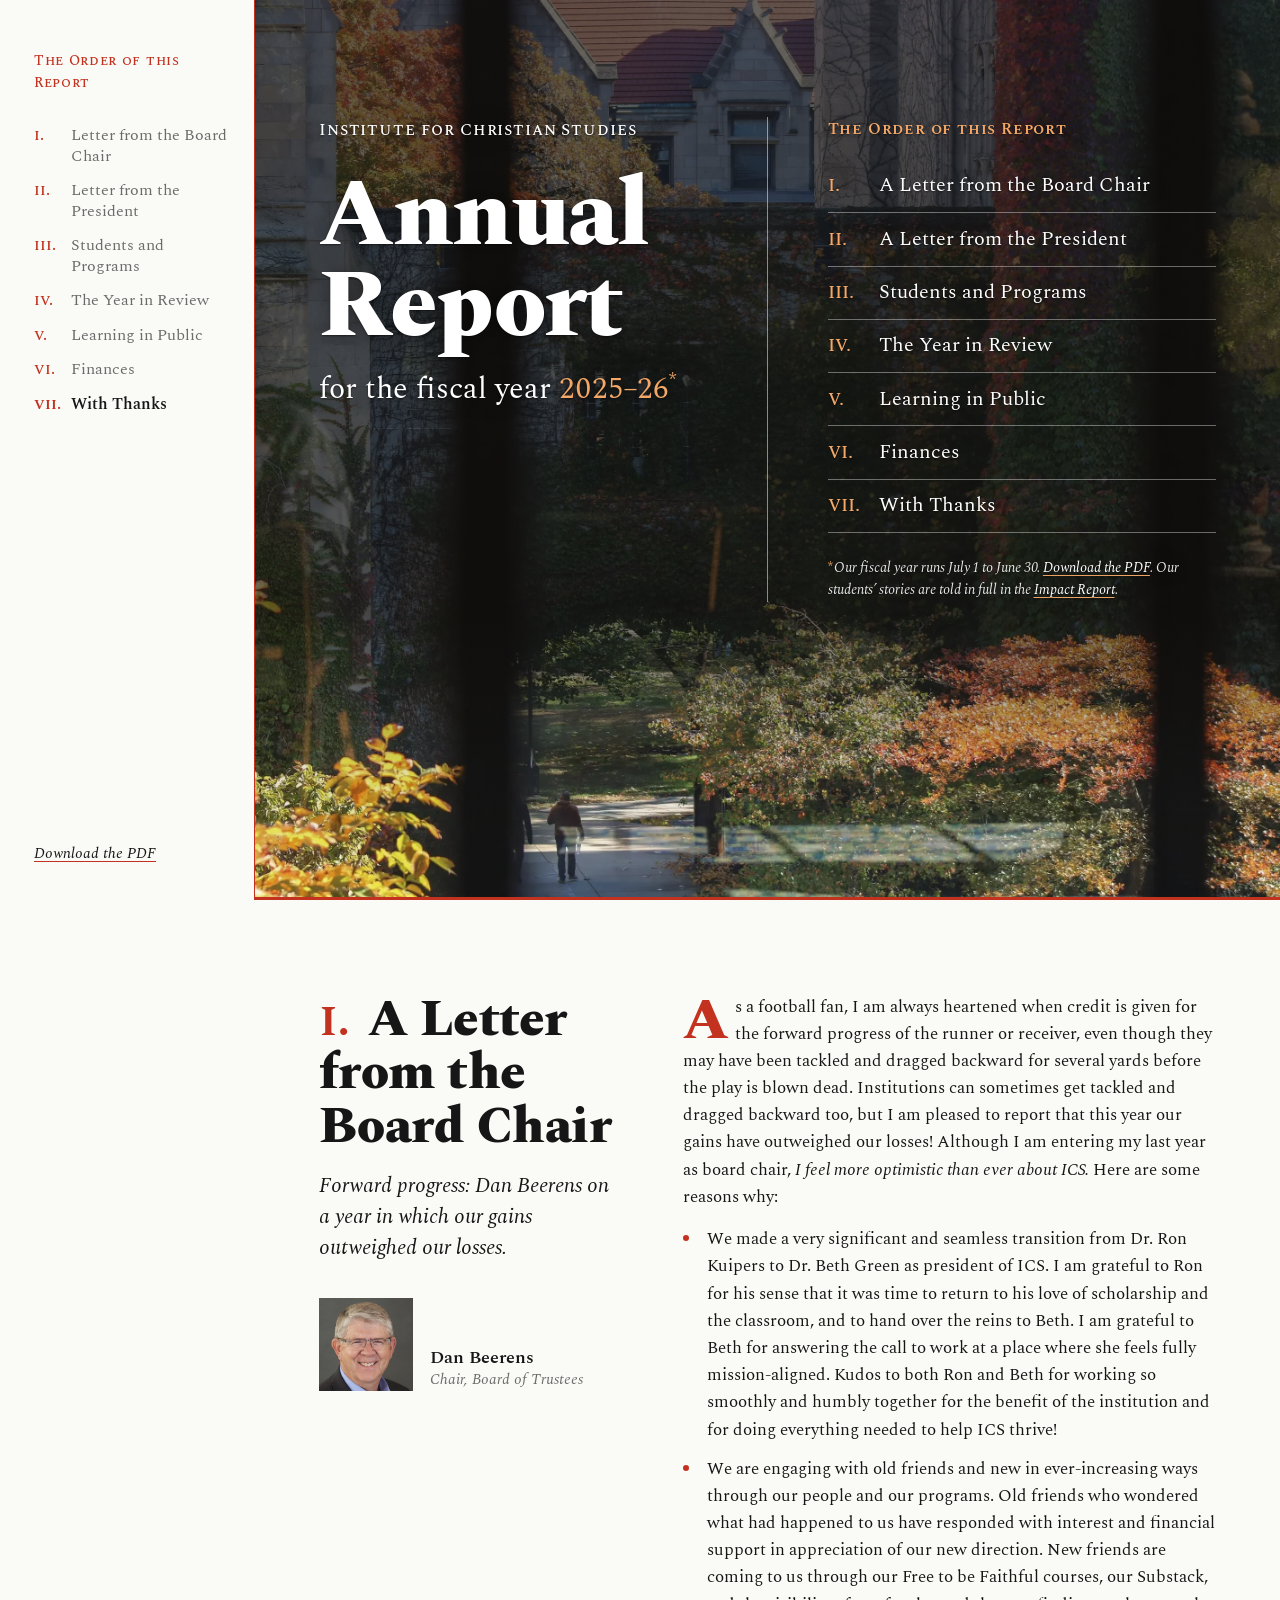
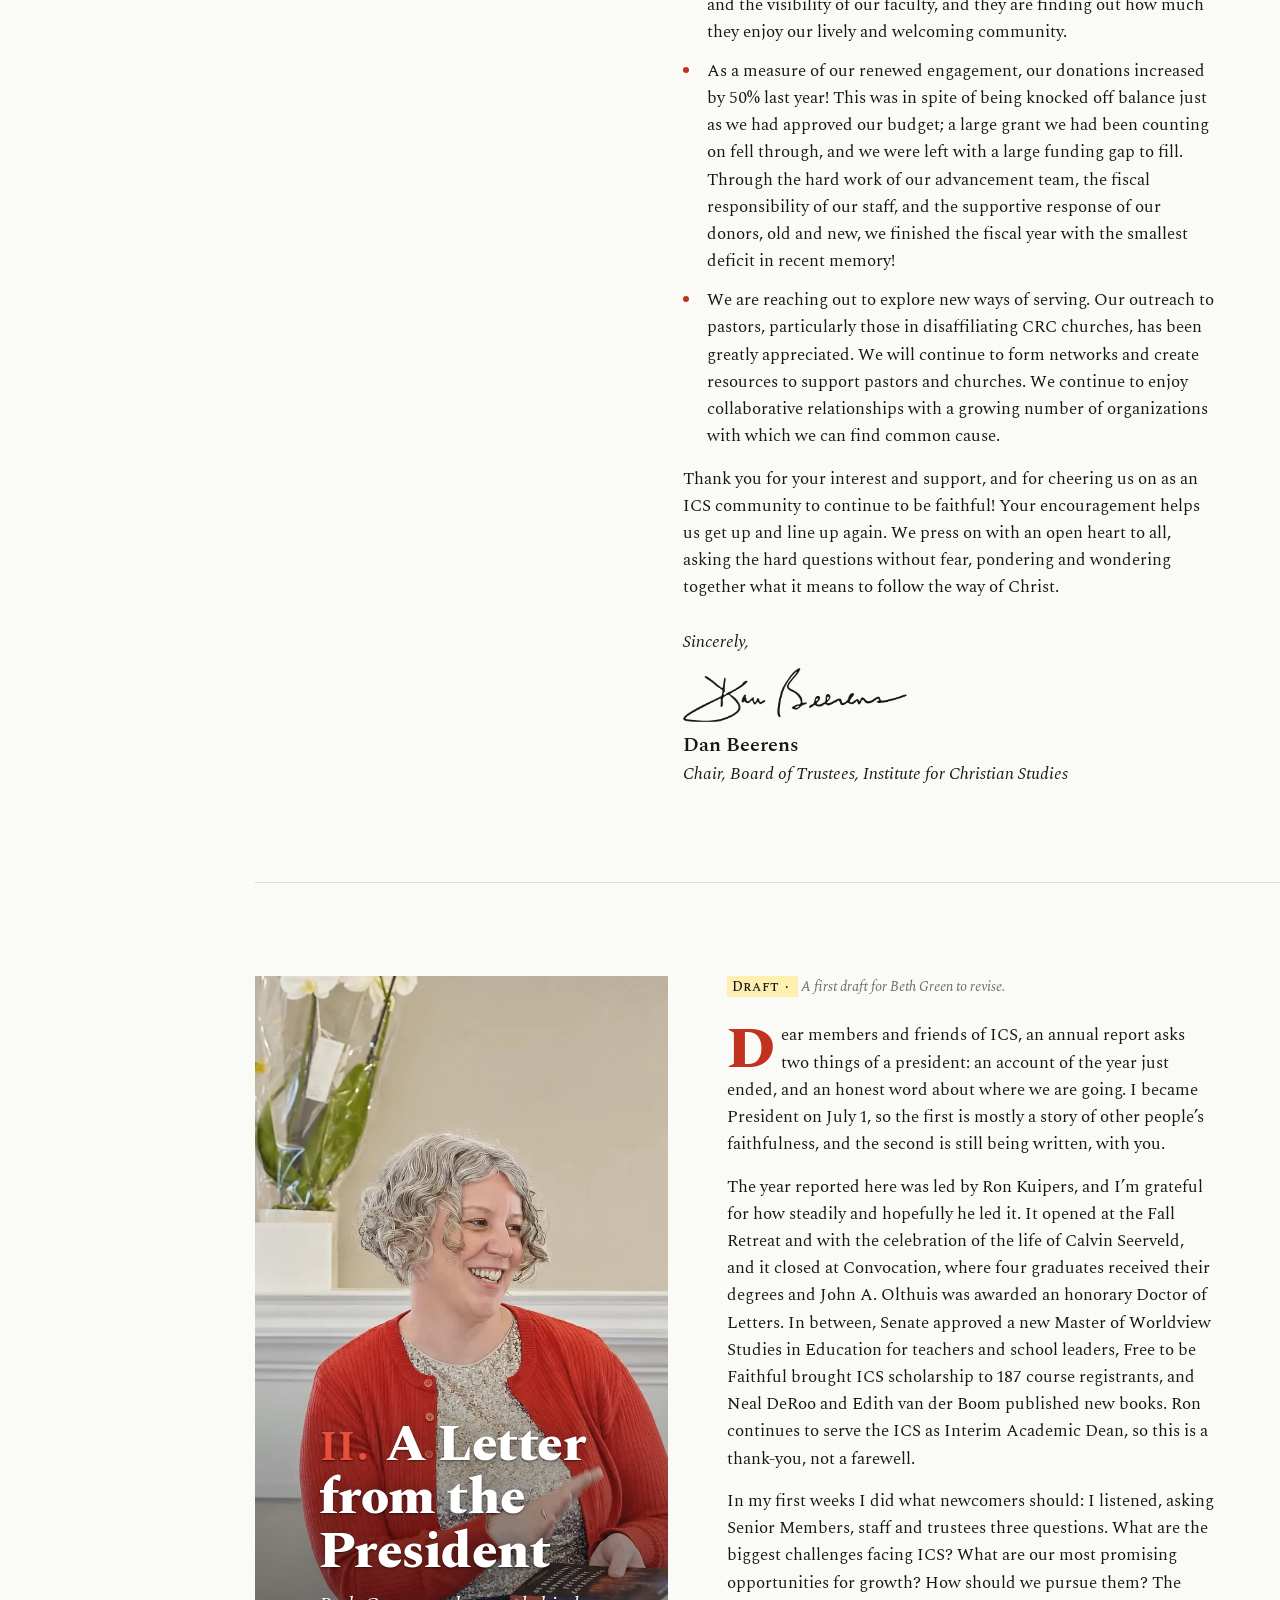
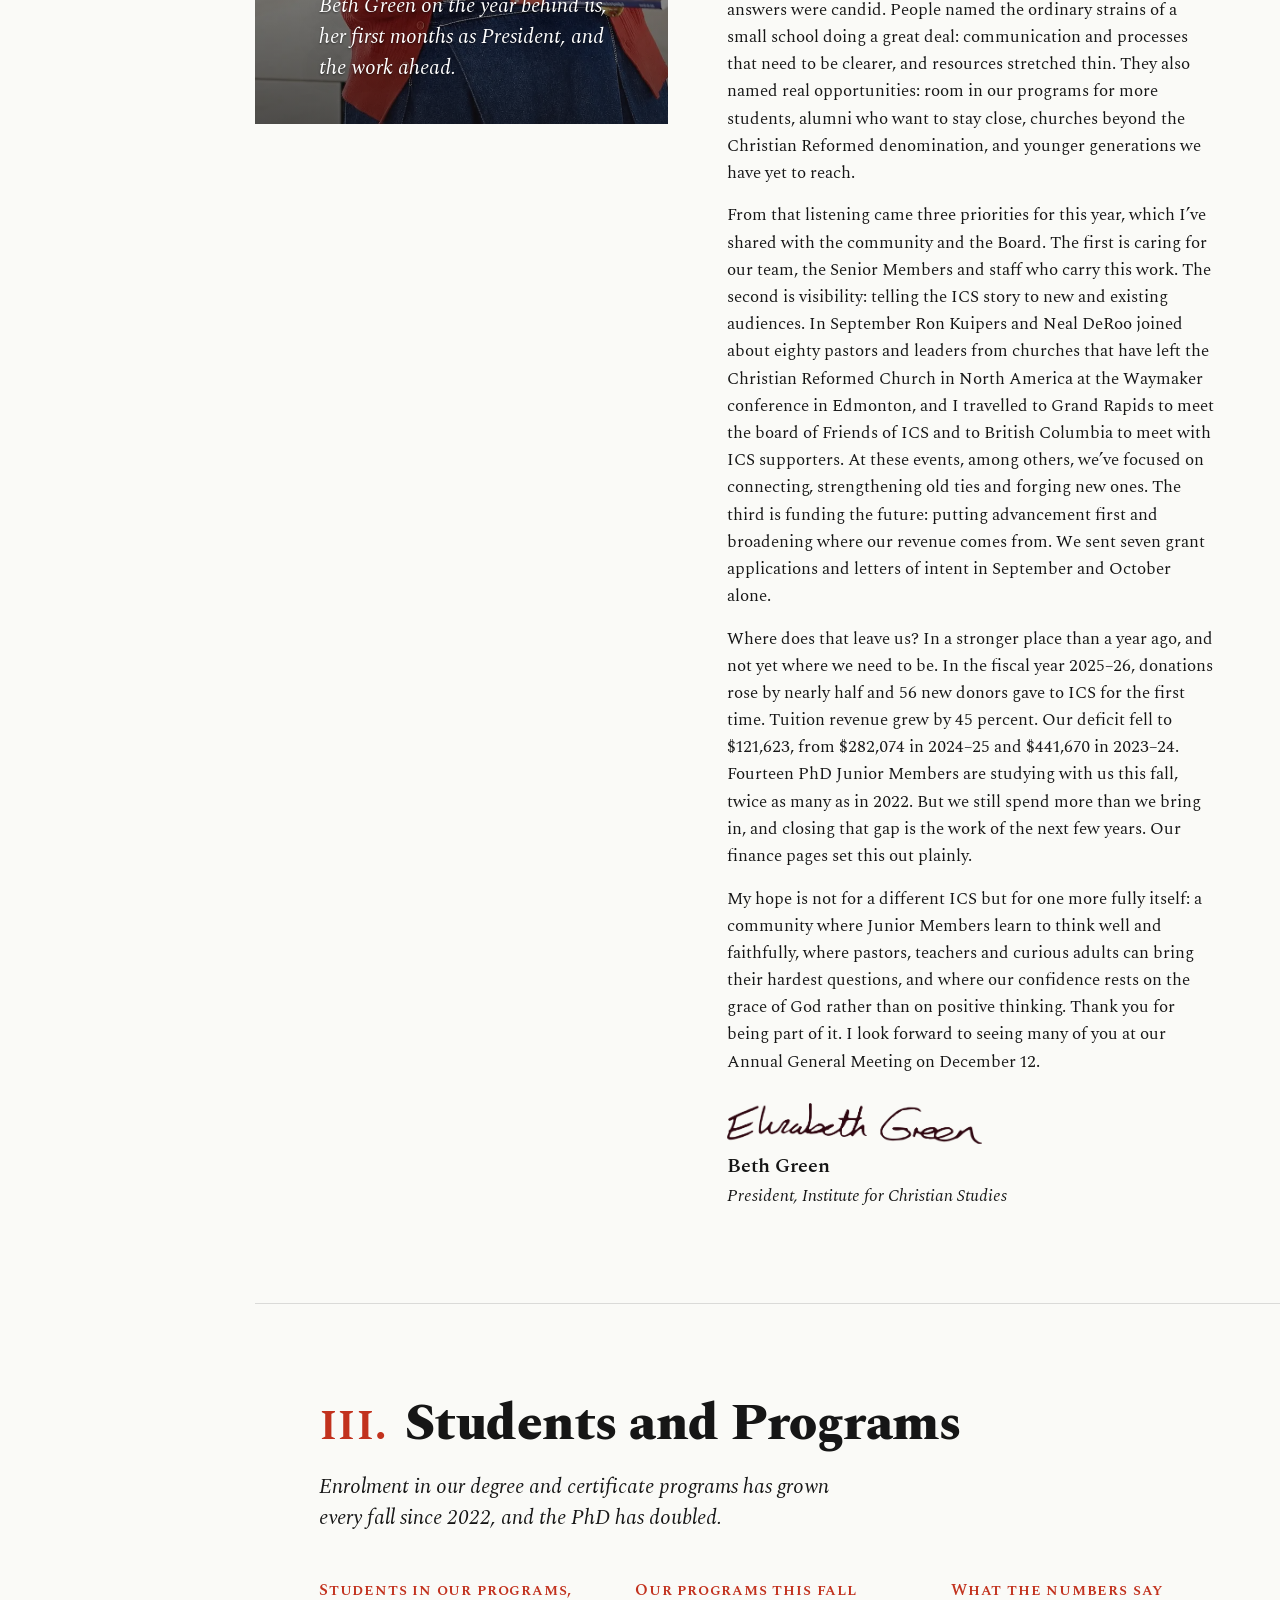
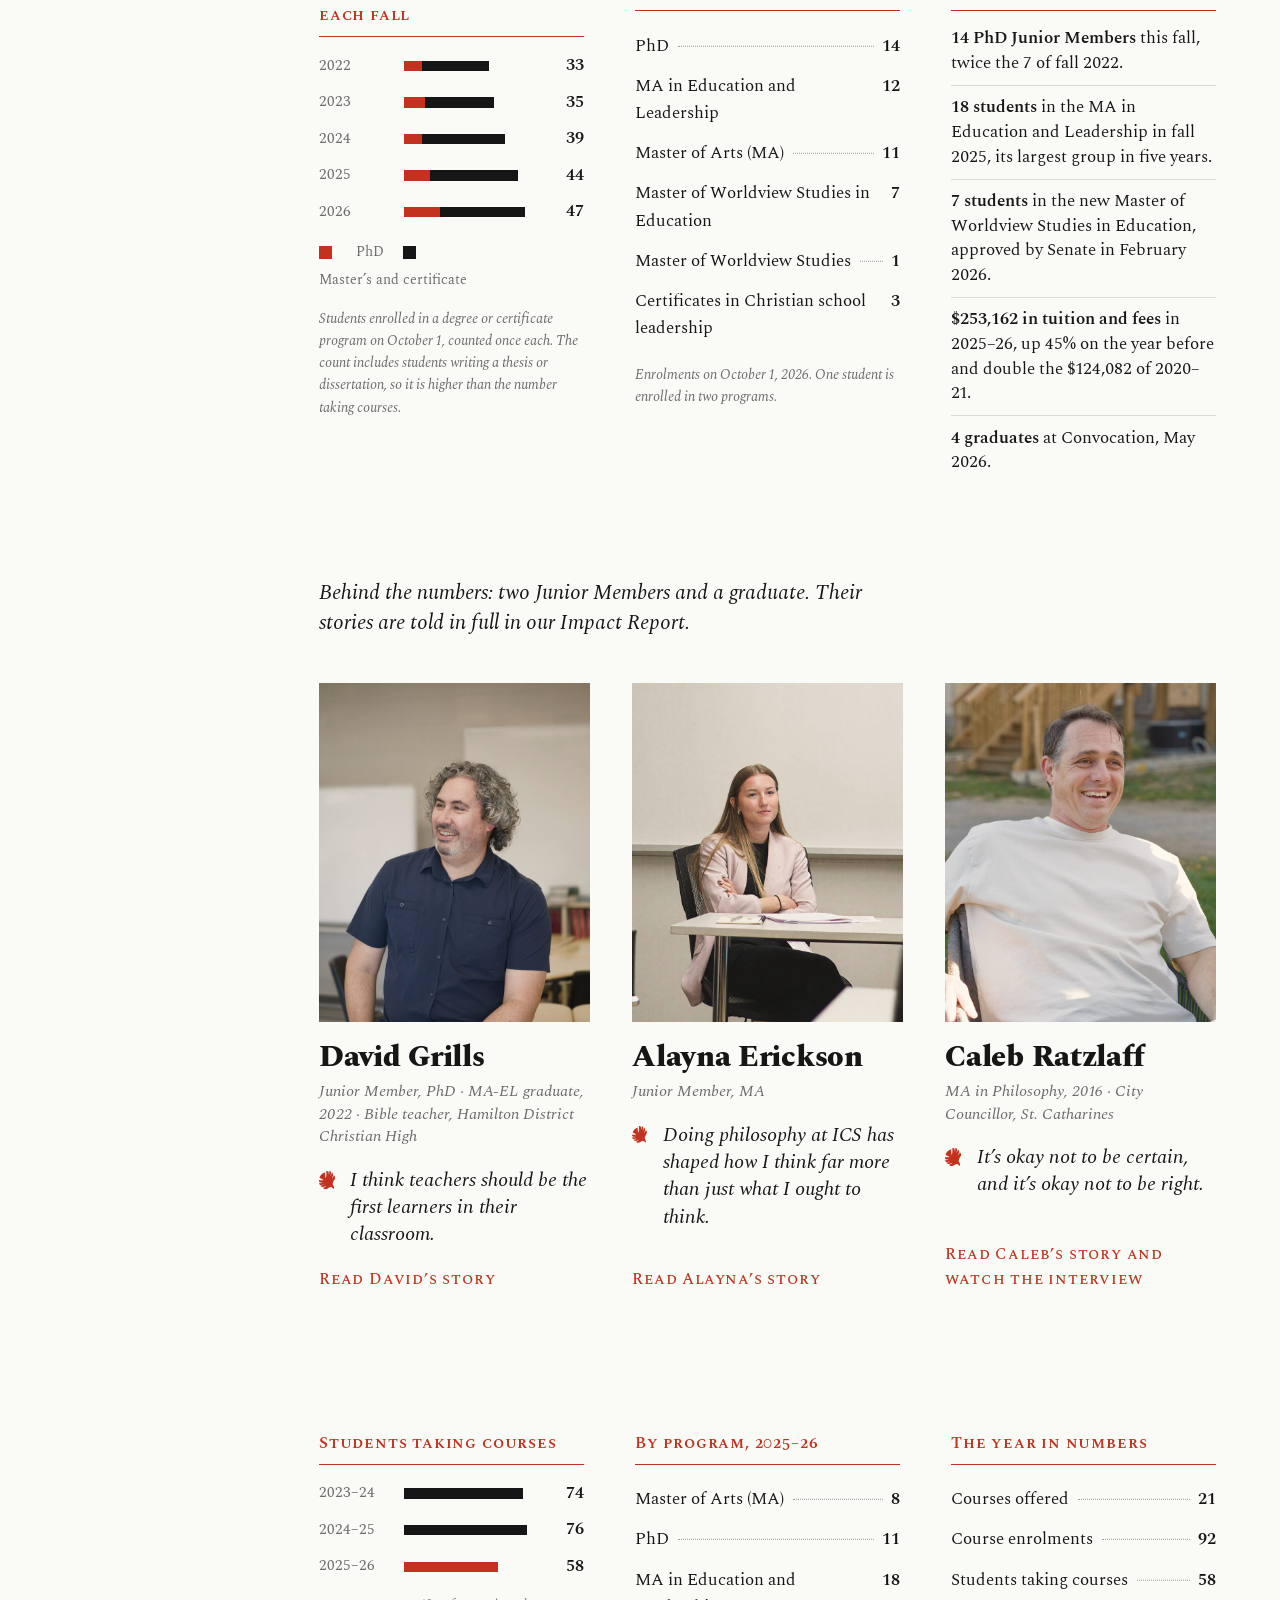
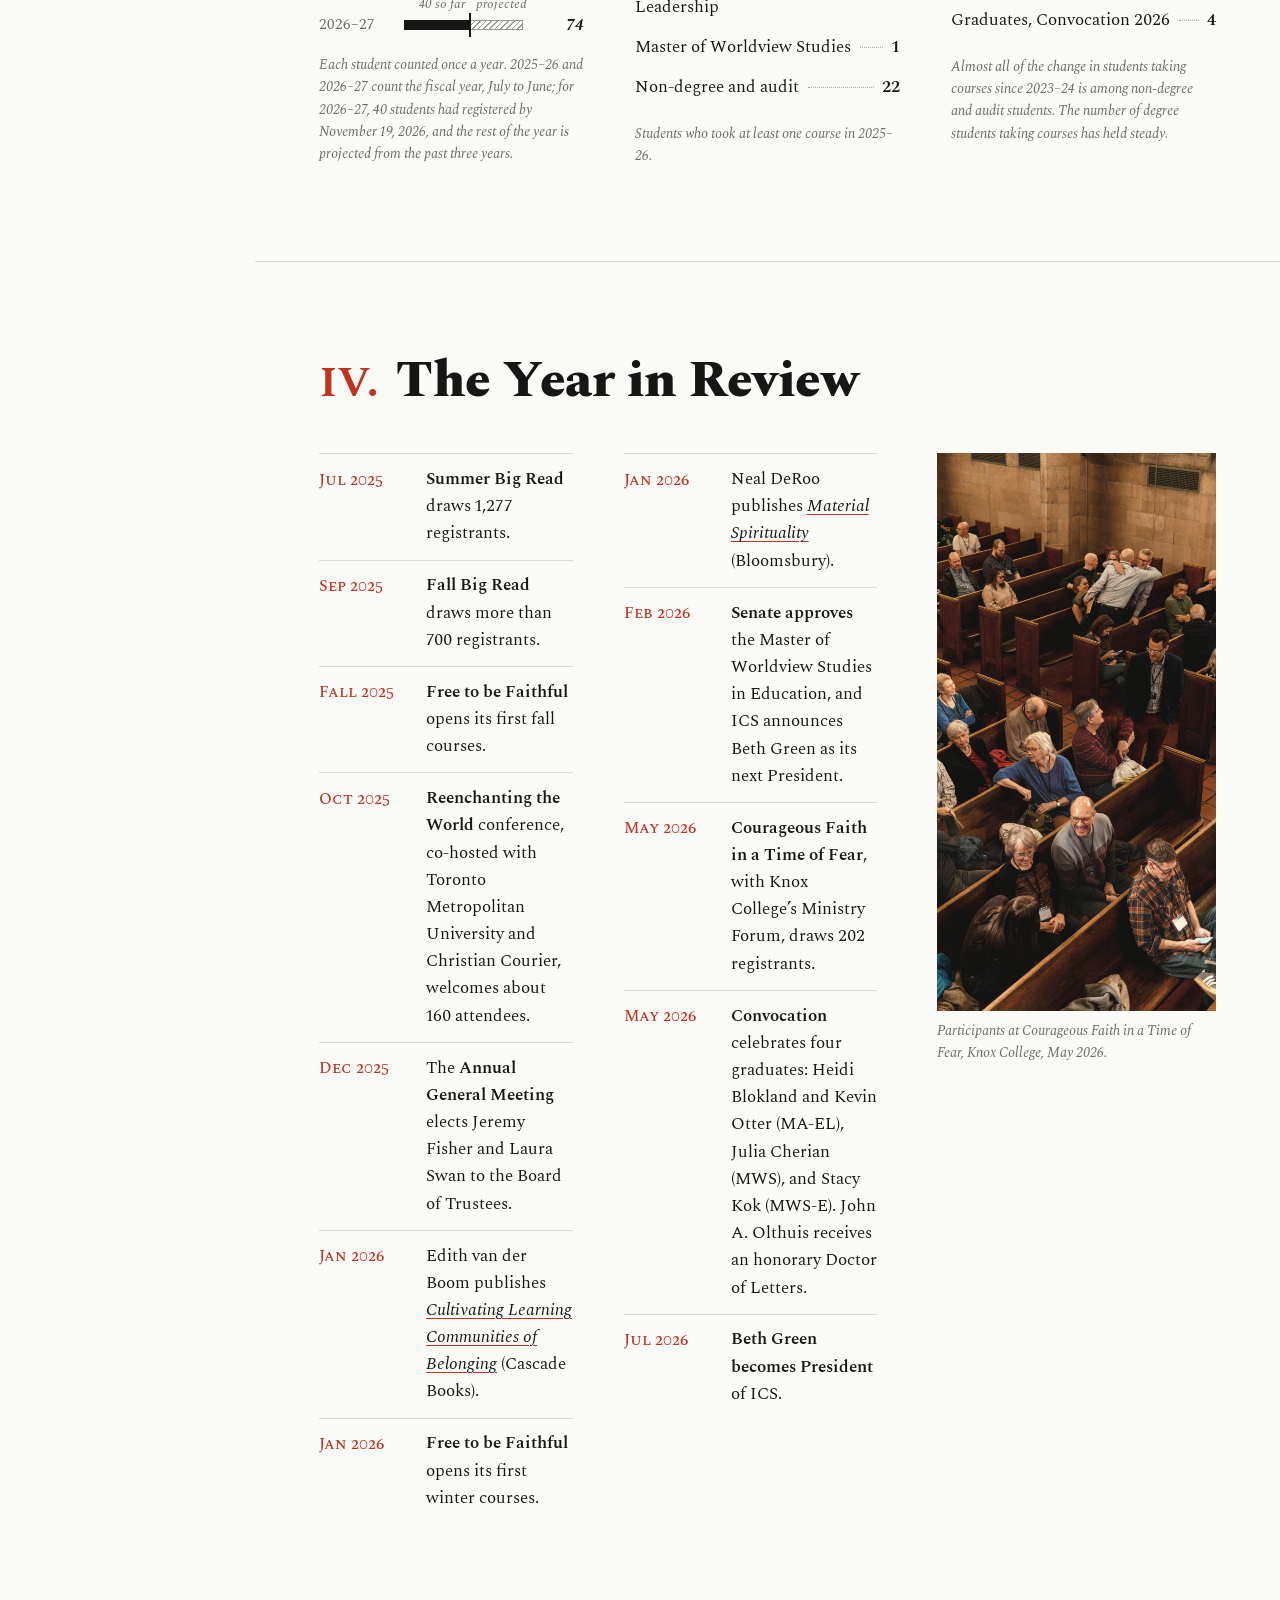
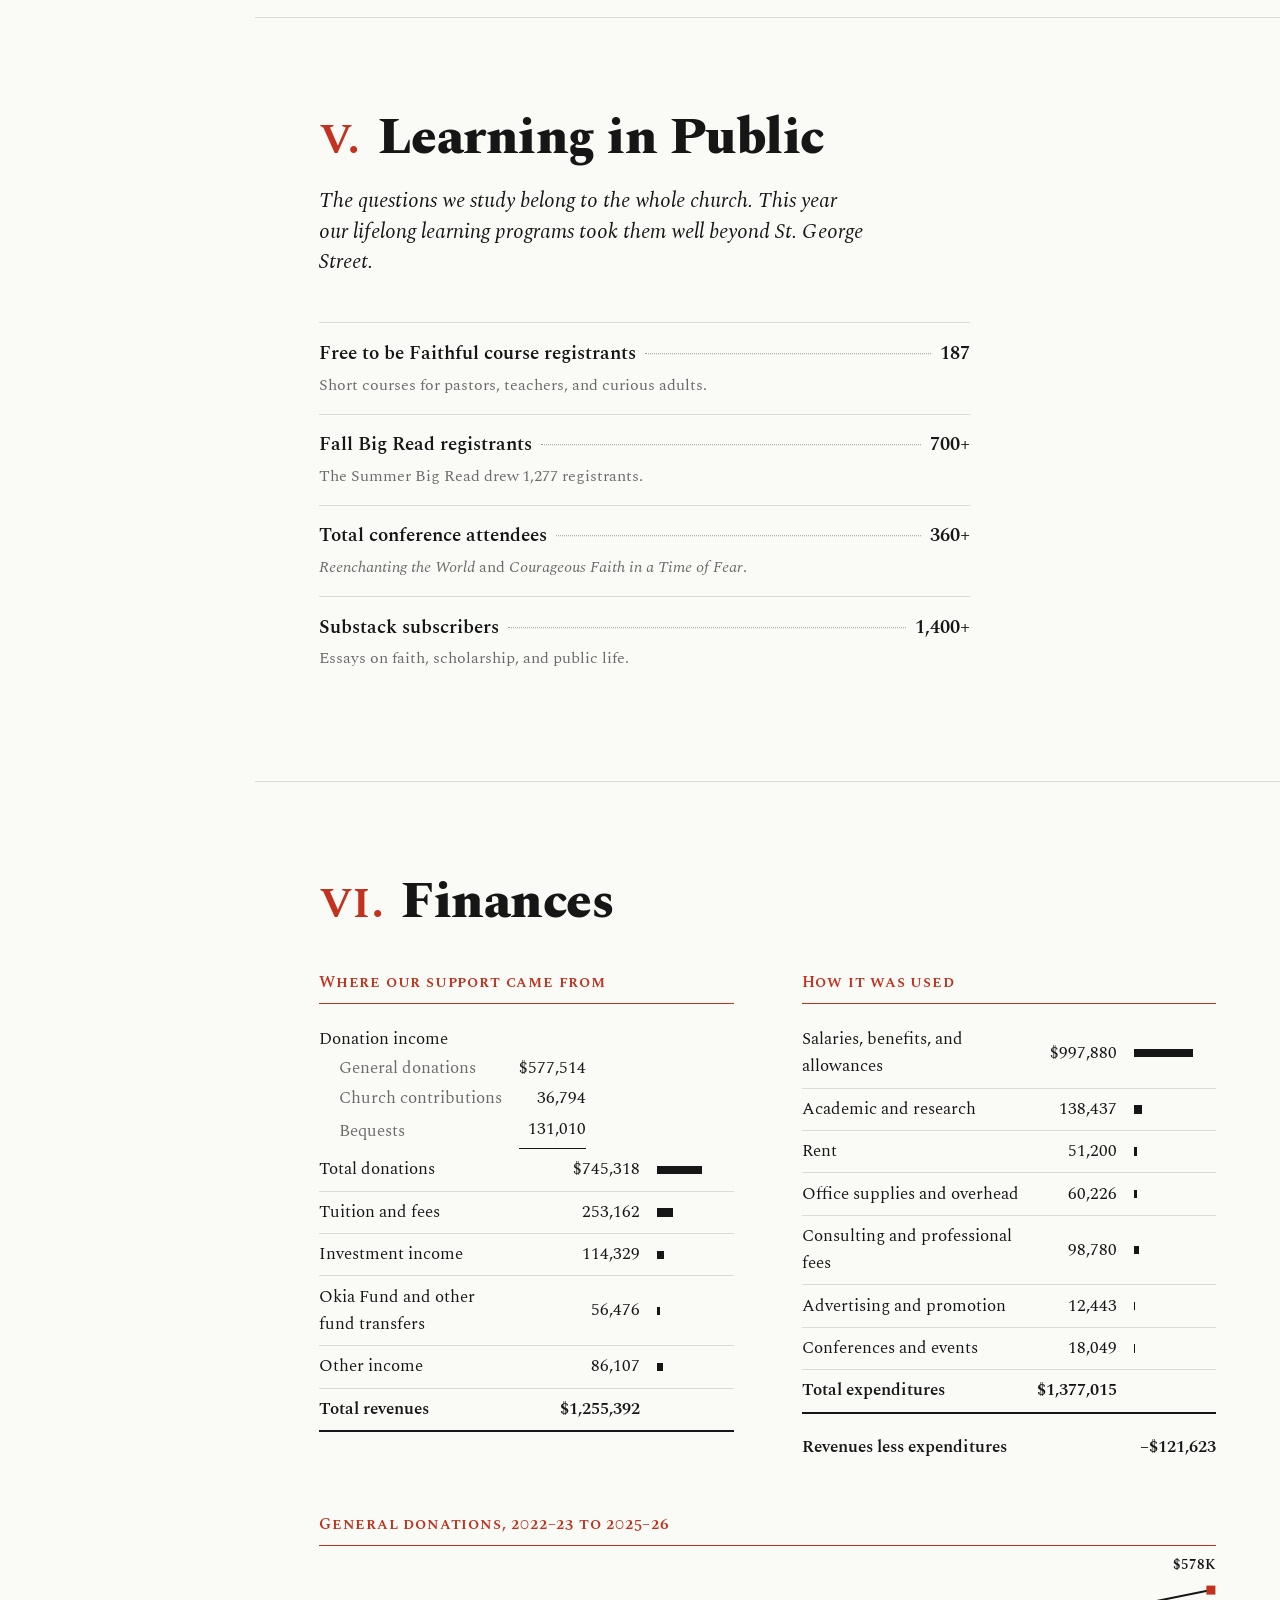
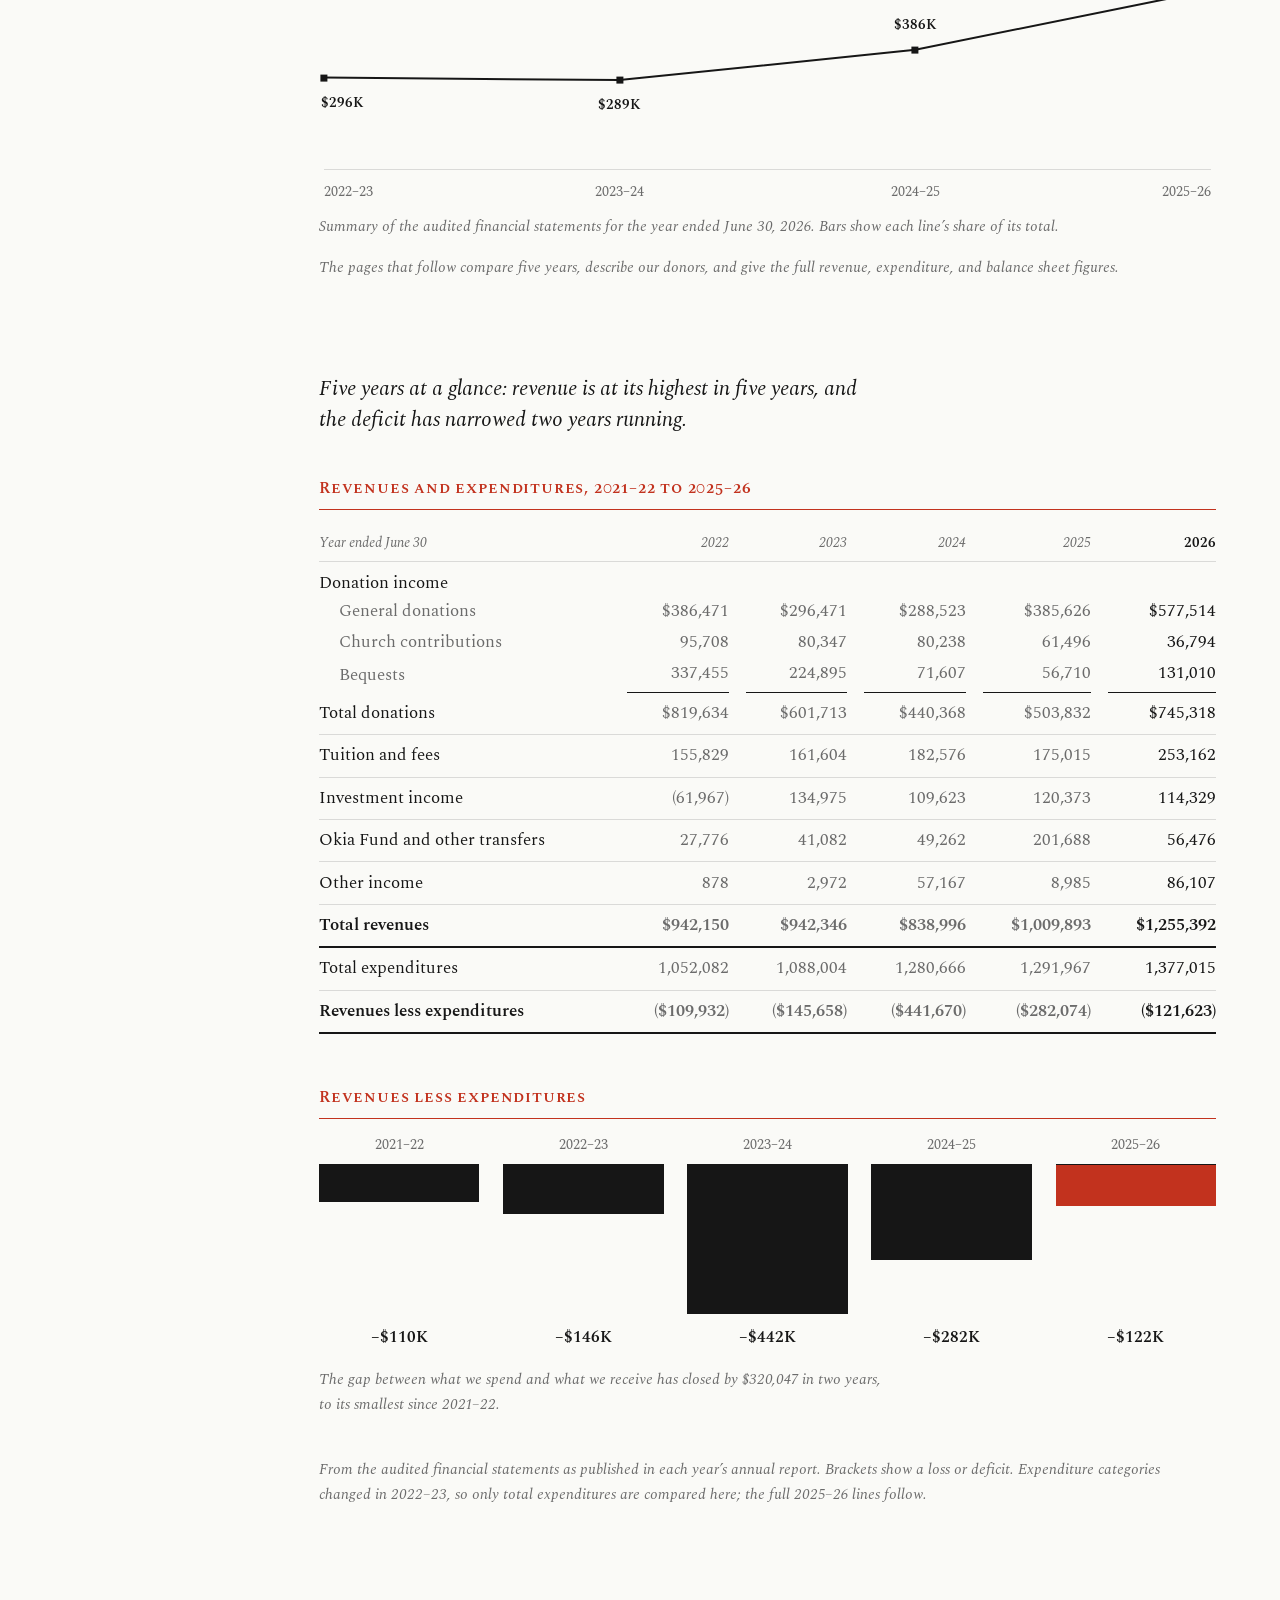
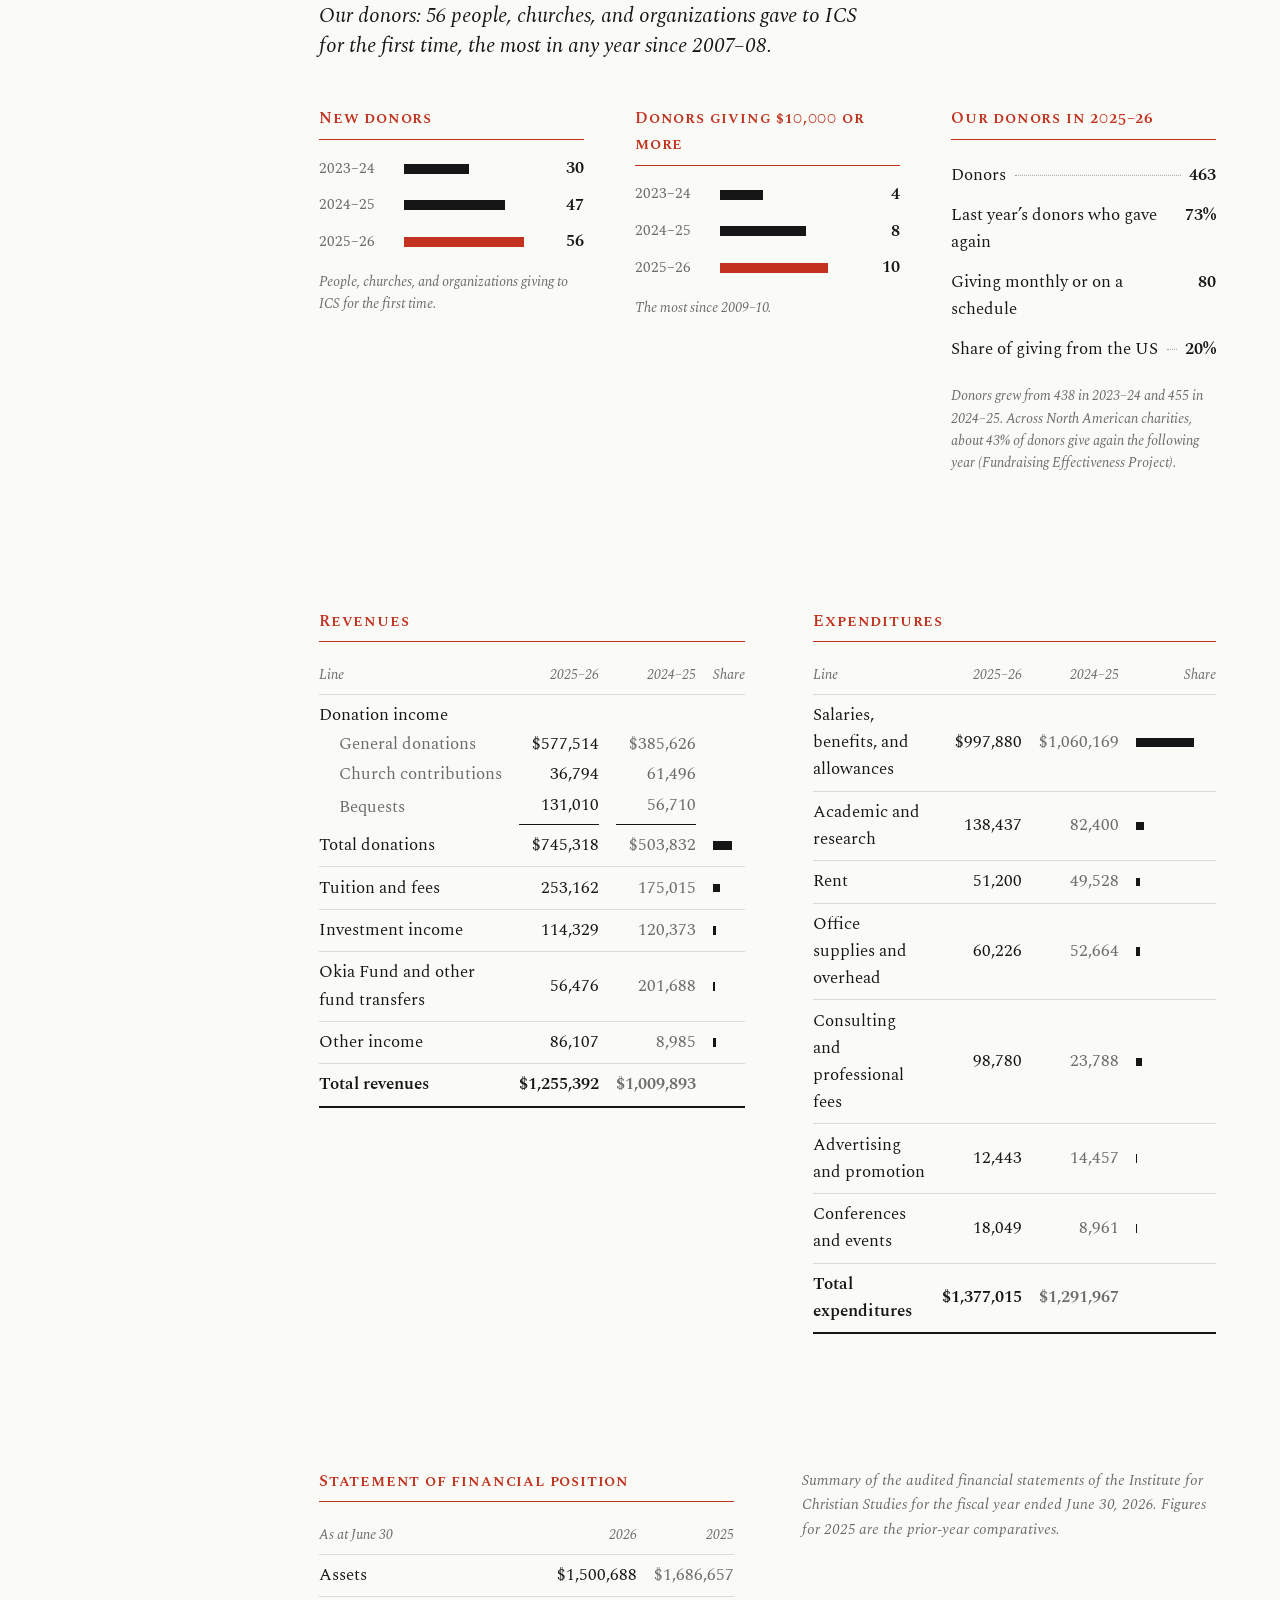
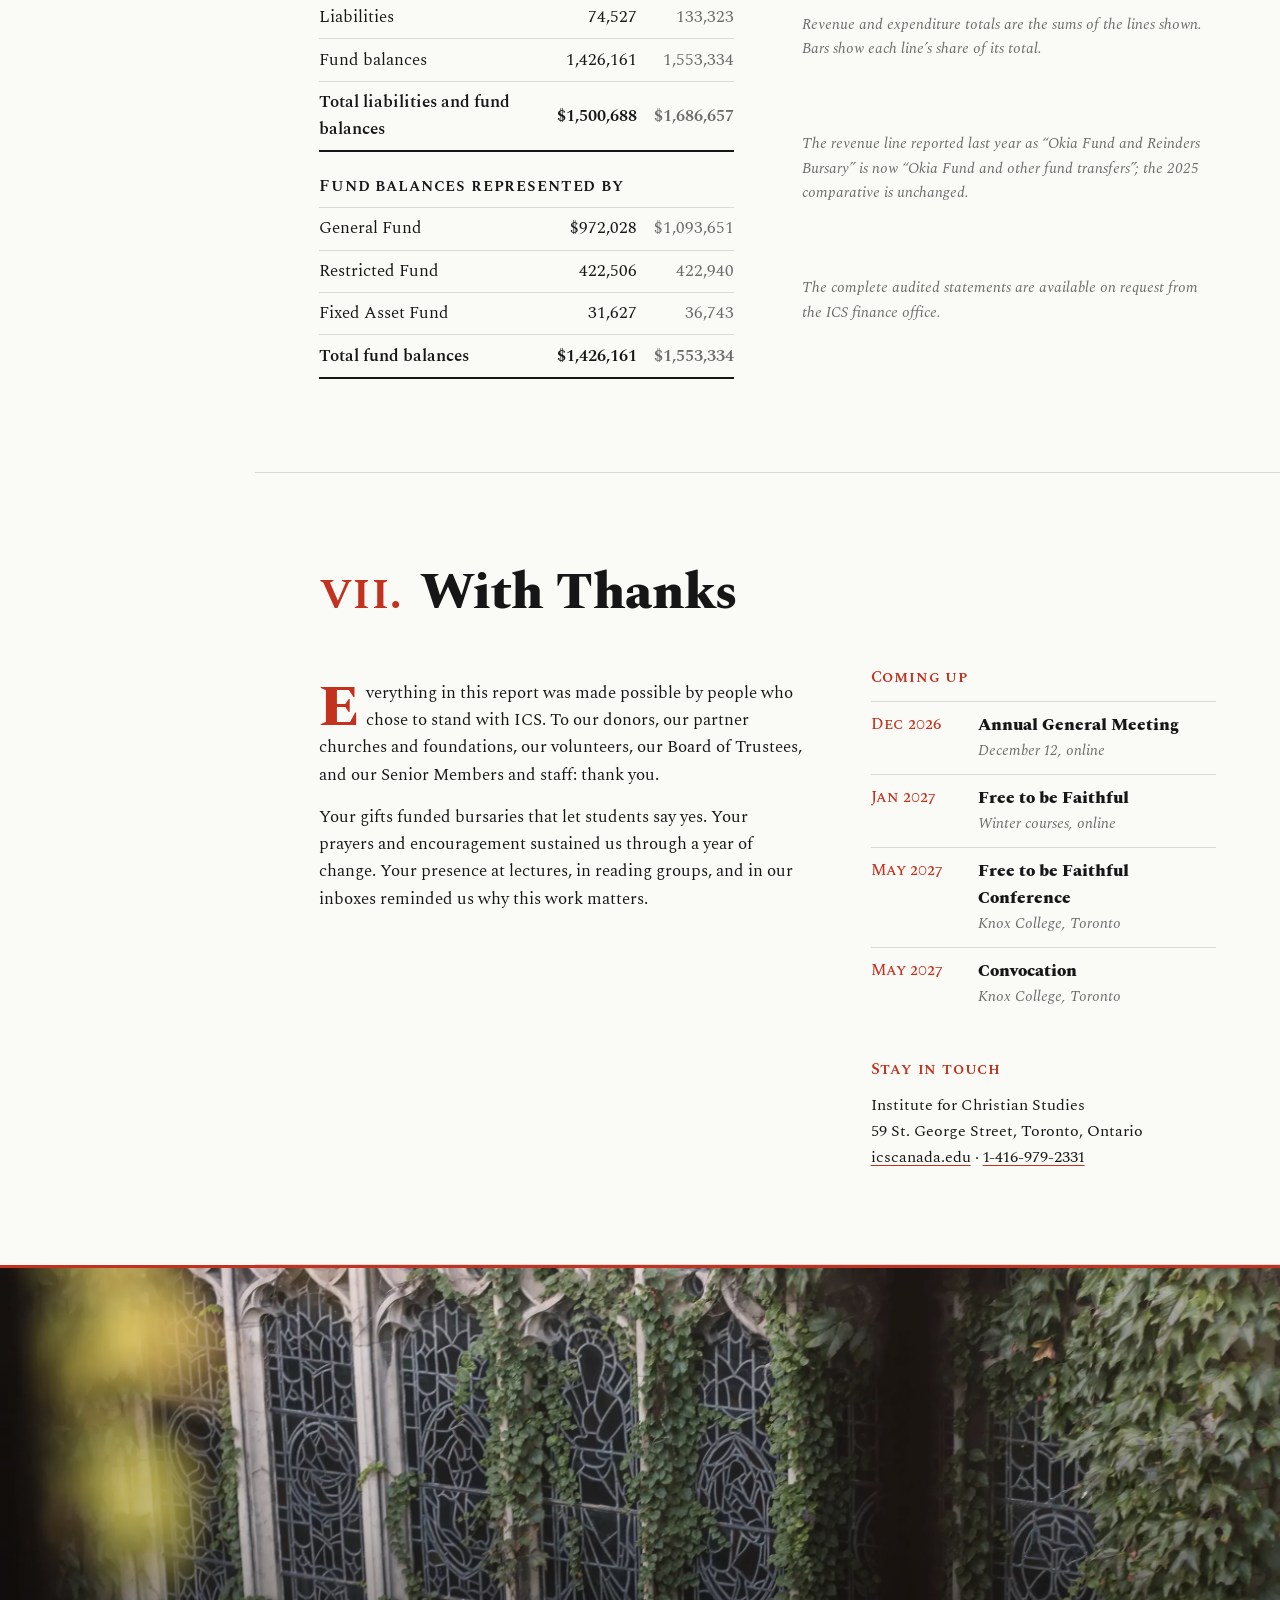
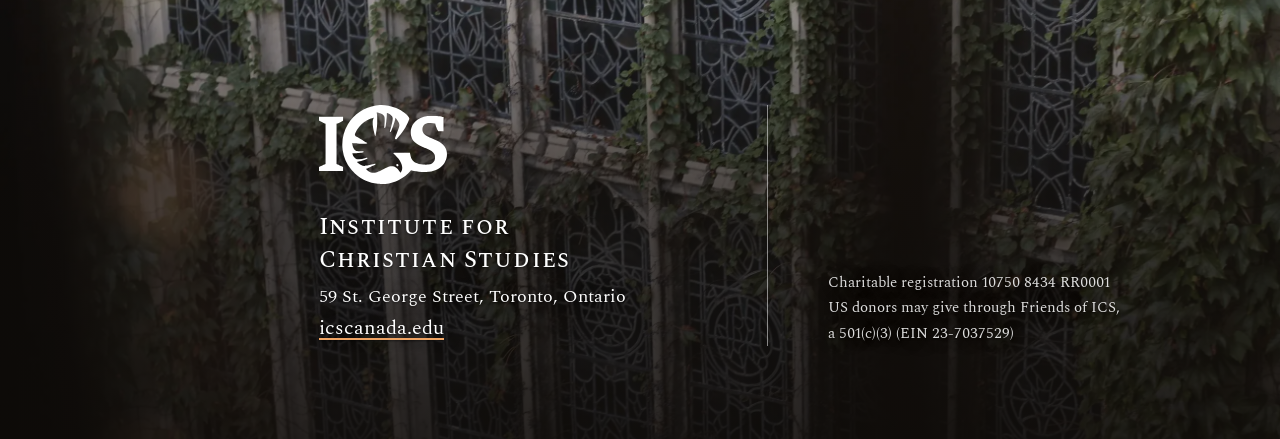
==== 26-annual/index.html @ ebb41ccf "Annual report: add the 2025–26 annual report, using the impact report's portrait of Beth Green for t" ====
<!doctype html>
<!-- The Annual Report 2025–26. Its design is the Impact Report's (26-impact/), so a change to the shared look belongs in both.
     The student profiles live in the Impact Report; this report links to them. PDF: node 26-annual/make-pdf.mjs (not in git). -->
<html lang="en">
<head>
<meta charset="utf-8">
<meta name="viewport" content="width=device-width, initial-scale=1">
<meta name="robots" content="noindex, nofollow">
<title>Annual Report 2025–26 · Institute for Christian Studies</title>
<link rel="icon" href="../assets/logos/ics-favicon.png" type="image/png">
<link rel="apple-touch-icon" href="../assets/logos/ics-favicon.png">
<meta name="description" content="The Institute for Christian Studies Annual Report for the fiscal year 2025–26: letters from the Board Chair and the President, our students and programs, the year in review, and five years of finances.">
<link rel="stylesheet" href="fonts/fonts.css">
<style>
  :root {
    --paper: #FAFAF7;
    --ink: #161616;
    --rubric: #C2321E;
    --grey: #6B6B6B;
    --hair: color-mix(in srgb, var(--ink) 14%, var(--paper));
    --leader: color-mix(in srgb, var(--ink) 42%, var(--paper));
    --ph: #FFEFB0;
    --measure: 34rem;
    --ease: cubic-bezier(.16, 1, .3, 1);
  }
  * { box-sizing: border-box; }
  html { font-size: 106.25%; scroll-behavior: smooth; scrollbar-color: var(--rubric) var(--paper); -webkit-text-size-adjust: 100%; }
  body { margin: 0; background: var(--paper); color: var(--ink); font-family: Spectral, Georgia, serif; font-size: 1rem; line-height: 1.6; font-variant-numeric: oldstyle-nums proportional-nums; -webkit-font-smoothing: antialiased; }
  ::selection { background: var(--rubric); color: var(--paper); }
  h1, h2, h3, p, figure, blockquote, dl, dd, ol, ul { margin: 0; }
  img { display: block; max-width: 100%; }
  a { color: inherit; text-decoration-color: var(--rubric); text-decoration-thickness: 1px; text-underline-offset: .18em; }
  a:hover { color: var(--rubric); }
  :focus-visible { outline: 2px solid var(--rubric); outline-offset: 3px; }
  .sc { font-family: "Spectral SC", Spectral, serif; letter-spacing: .05em; font-weight: 500; }
  .r { color: var(--rubric); }
  .ph-note { font-style: italic; font-size: .82rem; color: var(--grey); }
  .ph-note.draft::before { content: "Draft · "; }
  .ph-note::before { content: "Placeholder · "; font-style: normal; font-family: "Spectral SC", serif; letter-spacing: .05em; color: var(--ink); background: var(--ph); padding: 0 .3em; margin-right: .2em; }
  .skip { position: absolute; left: -999px; }
  .skip:focus { left: 1rem; top: 1rem; z-index: 10; background: var(--paper); padding: .4rem .8rem; }


  /* Shell and the order rail */
  .shell { display: block; }
  .rail { display: none; }
  @media (min-width: 72rem) {
    .shell { display: grid; grid-template-columns: 15rem minmax(0, 1fr); }
    .rail { transition: opacity .5s var(--ease), visibility .5s; }
    .at-top .rail { opacity: 0; visibility: hidden; }
    .rail { display: block; position: sticky; top: 0; height: 100vh; padding: 3rem 1.5rem 2rem 2rem; border-right: 1px solid var(--rubric); }
  }
  .rail .sc { font-size: .8rem; color: var(--rubric); display: block; margin-bottom: 1.4rem; }
  .rail .list { position: relative; }
  .rail ol { list-style: none; padding: 0; }
  .rail li a { display: grid; grid-template-columns: 2.2rem 1fr; padding: .42rem 0; text-decoration: none; font-size: .92rem; line-height: 1.3; color: var(--grey); transition: color .3s var(--ease); }
  .rail li a .n { font-family: "Spectral SC", serif; color: var(--rubric); }
  .rail li a[aria-current="true"] { color: var(--ink); font-weight: 600; }
  .rail .pdf { position: absolute; bottom: 2rem; left: 2rem; right: 1.5rem; font-size: .88rem; font-style: italic; }
  @media (prefers-reduced-motion: reduce) { html { scroll-behavior: auto; } .rail, .rail li a, .tocbtn { transition: none; } }

  /* Sheets: flowing sections on screen, fixed pages in print */
  main { max-width: 70rem; width: 100%; margin: 0 auto; }
  .tocbtn { position: fixed; right: 1rem; bottom: 1rem; z-index: 5; background: var(--paper); color: var(--rubric); border: 1px solid var(--rubric); padding: .35rem .8rem; font-size: .9rem; text-decoration: none; transition: opacity .4s var(--ease), visibility .4s; }
  .at-top .tocbtn { opacity: 0; visibility: hidden; }
  @media (max-width: 71.99rem) { main { padding-bottom: 4rem; } }
  @media (min-width: 72rem) { .tocbtn { display: none; } }
  .sheet { position: relative; padding: 5.5rem clamp(1rem, 5vw, 4.5rem); border-bottom: 1px solid var(--hair); scroll-margin-top: 0; }
  .runhead, .folio { display: none; }
  h2.section { font-weight: 800; font-size: clamp(2.1rem, 4.5vw, 3rem); line-height: 1.05; letter-spacing: -.01em; text-wrap: balance; margin-bottom: 1.2rem; }
  h2.section .n { font-family: "Spectral SC", serif; font-weight: 600; color: var(--rubric); margin-right: .35em; }
  .lede { font-size: 1.25rem; font-style: italic; line-height: 1.45; max-width: 32rem; color: var(--ink); }
  .versal::first-letter { color: var(--rubric); font-weight: 800; font-size: 3.4em; float: left; line-height: .82; margin: .08em .1em 0 0; }
  .prose p + p { margin-top: .9em; }
  .note { font-style: italic; color: var(--rubric); font-size: .84rem; line-height: 1.45; }
  /* Titles inside the italic notes are set upright, the usual reversal, so they still stand apart */
  .note i { font-style: normal; }
  .resp { position: relative; padding-left: 1.6em; font-style: italic; }
  /* The ICS dove, as used to close each article in Perspective, marks every testimony */
  .resp::before { --dove: url("data:image/svg+xml,%3Csvg xmlns='http://www.w3.org/2000/svg' viewBox='0 0 8.92 10'%3E%3Cpath d='M8.88 3.77C8.92 3.33 8.71 2.88 8.32 2.48C8.29 2.45 8.28 2.44 8.27 2.44C8.27 2.44 8.27 2.45 8.27 2.45C8.14 2.72 7.58 3.88 7.58 3.88C7.58 3.88 7.48 4.04 7.39 3.99C7.32 3.96 7.37 3.83 7.37 3.83L7.79 2.31C7.79 2.31 7.88 1.70 7.16 0.84C7.12 1.45 6.59 2.56 6.59 2.56C6.59 2.56 6.53 2.65 6.45 2.61C6.39 2.58 6.39 2.49 6.39 2.49C6.39 2.49 6.74 1.61 6.72 0.96C6.68 0.50 6.24 0.16 5.73 0.06C5.81 0.56 5.58 1.77 5.58 1.77C5.58 1.77 5.55 1.99 5.41 1.93C5.38 1.91 5.38 1.85 5.38 1.78C5.39 1.51 5.42 0.96 5.35 0.72C5.27 0.32 4.59 0.02 4.04 0.00C4.23 0.40 4.14 1.98 4.12 2.24C4.04 3.14 3.87 3.82 3.87 3.82C3.87 3.82 3.85 3.86 3.83 3.86L3.80 3.86C3.80 3.86 3.05 1.49 3.61 0.84L3.59 0.81C2.84 0.99 2.19 1.32 1.55 1.92C1.26 2.19 0.89 2.71 0.89 2.71C0.67 3.05 0.47 3.48 0.47 3.48C0.41 3.60 0.44 3.71 0.51 3.82C0.58 3.94 0.80 4.00 0.80 4.00L2.34 4.92C2.34 4.92 2.50 5.00 2.49 5.07C2.46 5.15 2.21 5.13 2.21 5.13C2.21 5.13 0.66 5.23 0.00 5.00C0.00 5.56 0.28 6.24 0.67 6.34C1.18 6.46 1.45 6.37 1.73 6.40C1.80 6.41 1.85 6.39 1.88 6.45C1.94 6.58 1.71 6.61 1.71 6.61C1.71 6.61 0.49 6.79 0.00 6.70C0.08 7.21 0.40 7.66 0.87 7.71C1.51 7.76 2.41 7.45 2.41 7.45C2.41 7.45 2.49 7.45 2.52 7.51C2.55 7.59 2.47 7.65 2.47 7.65C2.47 7.65 1.34 8.13 0.72 8.15C1.56 8.90 2.17 8.83 2.17 8.83L3.33 8.56C3.62 8.47 3.83 8.38 3.83 8.38C3.83 8.38 3.92 8.38 3.96 8.45C4.00 8.53 3.91 8.60 3.91 8.60C3.91 8.60 3.66 8.72 3.33 8.86C2.97 9.02 2.46 9.24 2.29 9.32C2.29 9.32 2.28 9.32 2.28 9.32C2.33 9.34 2.34 9.35 2.32 9.37C2.70 9.78 3.14 10.00 3.59 9.98C4.55 9.92 5.55 9.06 6.22 8.91C7.21 8.71 7.65 9.45 8.02 9.95C8.69 9.13 8.10 8.13 7.57 7.49C7.56 7.36 7.56 6.93 7.71 6.36C7.89 5.69 8.78 4.73 8.88 3.77Z'/%3E%3C/svg%3E"); content: ""; position: absolute; left: 0; top: .22em; width: .8em; height: .9em; background: var(--rubric); -webkit-mask: var(--dove) center / contain no-repeat; mask: var(--dove) center / contain no-repeat; }

  /* Cover: the autumn photograph stands in for the paper. Text is white and the rubric's marks turn leaf amber.
     The type sits in the darkened canopy; the foot of the cover is left clear so the leaves keep their colour. */
  .cover { --ink: #fff; --grey: rgb(255 255 255 / .86); --rubric: #F4A867; --hair: rgb(255 255 255 / .38); --scrim: 14 11 8; --band: clamp(15rem, 44svh, 24rem);
    --veil: linear-gradient(to top, rgb(var(--scrim) / 0) 0, rgb(var(--scrim) / .1) calc(var(--band) * .5), rgb(var(--scrim) / .6) calc(var(--band) + 1rem), rgb(var(--scrim) / .64) 100%);
    display: grid; gap: 2.5rem; align-content: start; padding-top: 3.5rem; padding-bottom: var(--band); border-bottom: 0;
    color: #fff; isolation: isolate; overflow-y: clip; text-shadow: 0 1px 2px rgb(0 0 0 / .5), 0 0 24px rgb(0 0 0 / .4); }
  .cover::before { content: ""; position: absolute; z-index: -1; top: 0; bottom: 0; left: calc(50% - 50vw); width: 100vw;
    background: var(--veil), url(img/cover-autumn.jpg) 77% 50% / cover no-repeat;
    background-image: var(--veil), image-set(url(img/cover-autumn.webp) type("image/webp"), url(img/cover-autumn.jpg) type("image/jpeg"));
    transform-origin: 50% 70%; animation: cover-settle 2.8s cubic-bezier(.16, 1, .3, 1) both; }
  @keyframes cover-settle { from { transform: scale(1.07); } }
  @media (prefers-reduced-motion: reduce) { .cover::before { animation: none; } }
  .shell { overflow-x: clip; }
  .rail { z-index: 2; background: var(--paper); }
  .cover .who { font-size: 1rem; }
  .cover h1 { font-weight: 800; font-size: clamp(3.4rem, 9vw, 5.6rem); line-height: .95; letter-spacing: -.015em; margin: 1.6rem 0 .8rem; }
  .cover .year { font-size: 1.75rem; }
  .cover .year .r { white-space: nowrap; }
  .cover .fn { font-style: normal; margin-right: .1em; }
  .cover .year .fn { margin: 0 0 0 .04em; font-size: .7em; vertical-align: .45em; line-height: 0; }
  .cover .motto { font-size: 1.15rem; font-style: italic; line-height: 1.4; margin-top: 3rem; }
  .cover .motto .r { font-style: normal; font-size: 1.6rem; margin-right: .3rem; }
  .cover .rule { background: rgb(255 255 255 / .5); }
  .cover .order h2 { font-size: .95rem; color: var(--rubric); margin-bottom: 1rem; font-weight: 600; }
  .order ol { list-style: none; padding: 0; }
  .order li a { display: grid; grid-template-columns: 3rem 1fr 2rem; padding: .62rem 0; border-bottom: 1px solid var(--hair); font-size: 1.15rem; text-decoration: none; }
  .order li a:hover .t { color: var(--rubric); }
  .order .n { font-family: "Spectral SC", serif; color: var(--rubric); }
  .order .pg { text-align: right; color: var(--grey); font-size: .9rem; padding-top: .2rem; font-variant-numeric: tabular-nums oldstyle-nums; }
  /* Page numbers belong to the PDF only (make-pdf.mjs fills the empty .pg spans); on screen the contents are links */
  @media screen { .order .pg { display: none; } .order li a { grid-template-columns: 3rem 1fr; } }
  .cover .fine { font-size: .82rem; font-style: italic; color: rgb(255 255 255 / .9); margin-top: 1.4rem; max-width: 22rem; }
  .cover .fine a { color: var(--ink); text-decoration-color: var(--rubric); }
  @media (min-width: 52rem) {
    .cover { --band: clamp(12rem, 30svh, 20rem); grid-template-columns: 1fr 1px 1fr; gap: 3.5rem; min-height: 100svh; padding-top: clamp(4rem, 13svh, 8rem); }
    .cover::before { background-position: 0 0, 50% 72%; }
  }
  @media (min-width: 72rem) { .cover::before { left: calc(50% - 50vw - 7.5rem); } }
  /* The cover photograph ends on a rubric line at the seam. */
  .foot-rule { position: absolute; z-index: 1; bottom: 0; left: calc(50% - 50vw); width: 100vw; height: 3px; background: #C2321E; pointer-events: none; }
  @media (min-width: 72rem) { .foot-rule { left: calc(50% - 50vw - 7.5rem); } }

  /* Letter */
  .letter { display: grid; gap: 2rem; }
  .letter .prose { max-width: var(--measure); }
  /* The letter opens on Beth's photograph, bled to the sheet edge, with the heading set in white at its foot over the dark robes.
     It borrows the cover's photographic grammar: white type, leaf amber for the numeral, and a warm-black veil only under the type. */
  .letter .head { position: relative; display: grid; margin: 0 calc(-1 * clamp(1rem, 5vw, 4.5rem)); }
  .letter .portrait { position: relative; grid-area: 1 / 1; }
  .letter .portrait::after { content: ""; position: absolute; inset: 0; background: linear-gradient(to top, rgb(14 11 8 / .66) 0, rgb(14 11 8 / .4) 22%, rgb(14 11 8 / 0) 52%); }
  .letter .portrait img { display: block; width: 100%; height: auto; aspect-ratio: 4 / 5; object-fit: cover; object-position: 50% 50%; }
  /* On phones the subtitle sits on the paper under the photo, so the heading keeps to the dark robes. */
  .letter .head h2 { grid-area: 1 / 1; align-self: end; z-index: 1; margin: 0 clamp(1rem, 5vw, 4.5rem) 1.1rem; color: #fff; text-shadow: 0 1px 2px rgb(0 0 0 / .5), 0 0 24px rgb(0 0 0 / .4); }
  /* The rubric, lifted a step so the numeral holds against the maroon robe (#C2321E measures 2:1 there). */
  .letter .head h2 .n { color: #E8503C; }
  .letter .head .lede { margin: 1.2rem clamp(1rem, 5vw, 4.5rem) 0; }
  .letter .ph-note { margin: 0 0 1.4rem; }
  .letter .sig { margin-top: 1.6rem; font-style: italic; }
  .letter .sig b { font-style: normal; font-weight: 600; display: block; font-size: 1.15rem; }
  @media (min-width: 52rem) {
    .letter { grid-template-columns: 5fr 7fr; gap: 3.5rem; }
    .letter .head { margin: 0 0 0 calc(-1 * clamp(1rem, 5vw, 4.5rem)); height: 44rem; align-self: start; }
    .letter .portrait { position: absolute; inset: 0; }
    .letter .portrait img { position: absolute; inset: 0; height: 100%; aspect-ratio: auto; object-position: 45% 100%; }
    .letter .head { display: flex; flex-direction: column; justify-content: flex-end; }
    .letter .head h2 { margin: 0 2rem 0 clamp(1rem, 5vw, 4.5rem); }
    .letter .head .lede { position: relative; z-index: 1; margin: .7rem 2rem 2.4rem clamp(1rem, 5vw, 4.5rem); max-width: 24rem; color: #fff; text-shadow: 0 1px 2px rgb(0 0 0 / .5), 0 0 24px rgb(0 0 0 / .4); }
  }


  .story { display: grid; gap: 2rem; }
  .story .prose { max-width: var(--measure); }
  .story aside p + p { margin-top: 1.2rem; }
  @media (min-width: 52rem) { .story { grid-template-columns: minmax(0, var(--measure)) 11rem; gap: 3.5rem; } }

  /* Letter continuation sheets (PDF only, built by make-pdf.mjs) are set like the Impact Report's story pages */
  .story { display: grid; gap: 2rem; }
  .story .prose { max-width: var(--measure); }
  @media (min-width: 52rem) { .story { grid-template-columns: minmax(0, var(--measure)) 11rem; gap: 3.5rem; } }

  /* Ledgers and bars */
  .glance { display: grid; gap: 3rem; margin-top: 2.6rem; }
  @media (min-width: 52rem) { .glance { grid-template-columns: repeat(3, 1fr); gap: 3rem; } }
  .glance h3, .fin h3, .trend h3 { font-family: "Spectral SC", serif; font-weight: 600; letter-spacing: .05em; font-size: .95rem; color: var(--rubric); margin-bottom: .9rem; padding-bottom: .4rem; border-bottom: 1px solid var(--rubric); }
  .ledger div { display: flex; align-items: baseline; gap: .5rem; padding: .38rem 0; }
  .ledger dt { flex: none; }
  .ledger div::after { content: ""; order: 1; flex: 1; border-bottom: 1px dotted var(--leader); transform: translateY(-.25em); }
  .ledger dd { order: 2; font-variant-numeric: lining-nums tabular-nums; font-weight: 600; }
  .src { font-size: .82rem; font-style: italic; color: var(--grey); margin-top: .9rem; }
  .bars { display: grid; gap: .55rem; }
  .bar { display: grid; grid-template-columns: 4.4rem 1fr 2.4rem; align-items: center; gap: .6rem; position: relative; outline-offset: 2px; }
  .bar .yr { font-size: .9rem; color: var(--grey); font-variant-numeric: lining-nums tabular-nums; }
  .bar .track { height: .6rem; }
  .bar .fill { display: block; height: 100%; width: calc(var(--v) / var(--max) * 100%); background: var(--ink); }
  .bar.now .fill { background: var(--rubric); }
  .bar .v { text-align: right; font-weight: 600; font-variant-numeric: lining-nums tabular-nums; }
  .bar[data-tip]:hover::after, .bar[data-tip]:focus-visible::after { content: attr(data-tip); position: absolute; left: 5rem; bottom: calc(100% + .3rem); background: var(--ink); color: var(--paper); font-size: .8rem; padding: .25rem .55rem; white-space: nowrap; z-index: 2; }
  /* A year still under way: solid to what has happened (--at), hatched on to the projection, an ink tick where one becomes the other */
  .bar.proj { margin-top: 1.3rem; }
  .bar.proj .track { position: relative; display: flex; }
  .bar.proj .fill { flex: none; width: calc(var(--at) / var(--max) * 100%); }
  .bar.proj .ahead { flex: none; height: 100%; width: calc((var(--v) - var(--at)) / var(--max) * 100%); background: repeating-linear-gradient(-45deg, var(--leader) 0 1px, transparent 1px 4px); box-shadow: inset 0 0 0 1px var(--leader); }
  .bar.proj .mark { position: absolute; left: calc(var(--at) / var(--max) * 100%); top: -.4rem; bottom: -.4rem; border-left: 2px solid var(--ink); }
  .bar.proj .mark span { position: absolute; bottom: calc(100% + .1rem); font-size: .74rem; font-style: italic; line-height: 1; color: var(--grey); white-space: nowrap; }
  .bar.proj .mark .past { right: .35rem; }
  .bar.proj .mark .next { left: .35rem; }
  .bar.proj .v { font-style: italic; }
  .bar.proj[data-tip]:hover::after, .bar.proj[data-tip]:focus-visible::after { bottom: calc(100% + 1.2rem); right: 0; white-space: normal; }

  /* Year in review */
  .yir { display: grid; gap: 2.5rem; margin-top: 2.6rem; }
  .cal { list-style: none; padding: 0; columns: 1; column-gap: 3rem; }
  .cal li { break-inside: avoid; display: grid; grid-template-columns: 5.5rem 1fr; gap: .8rem; padding: .7rem 0; border-top: 1px solid var(--hair); }
  .cal .m { font-family: "Spectral SC", serif; color: var(--rubric); font-size: .92rem; padding-top: .1rem; }
  .cal b { font-weight: 600; }
  .yir figure img { width: 100%; height: auto; aspect-ratio: 4 / 3; object-fit: cover; object-position: 50% 84%; }
  .yir figcaption { font-size: .82rem; font-style: italic; color: var(--grey); margin-top: .5rem; }
  @media (min-width: 52rem) { .yir { grid-template-columns: 8fr 4fr; gap: 3.5rem; } .cal { columns: 2; } }
  /* The photo runs the calendar's full height, its caption ending level with the last entry, in a portrait crop of the full chapel.
     Where the calendar wraps tall, the photo stops at twice its width rather than thinning to a strip. */
  @media screen and (min-width: 52rem) {
    .yir figure { display: flex; flex-direction: column; container-type: inline-size; }
    .yir figure img { flex: 1 1 0; min-height: 0; max-height: 200cqi; aspect-ratio: auto; object-position: 50% 50%; }
  }

  /* Learning in public */
  .reach { display: grid; gap: 2rem; margin-top: 2.6rem; }
  @media (min-width: 52rem) { .reach { grid-template-columns: minmax(0, 40rem) 11rem; gap: 3.5rem; } }
  .rlist { list-style: none; padding: 0; }
  .rlist li { padding: .9rem 0; border-top: 1px solid var(--hair); }
  .rlist .row { display: flex; align-items: baseline; gap: .5rem; font-size: 1.12rem; font-weight: 600; }
  .rlist .row::after { content: ""; order: 1; flex: 1; border-bottom: 1px dotted var(--leader); transform: translateY(-.25em); }
  .rlist .v { order: 2; font-variant-numeric: lining-nums tabular-nums; }
  .rlist p { color: var(--grey); font-size: .95rem; margin-top: .2rem; max-width: 32rem; }

  /* Thanks */
  .thanks { display: grid; gap: 3rem; margin-top: 2.6rem; }
  @media (min-width: 52rem) { .thanks { grid-template-columns: 7fr 5fr; gap: 4rem; } }
  .thanks .prose { max-width: var(--measure); }
  .events h3, .contact h3 { font-family: "Spectral SC", serif; font-weight: 600; letter-spacing: .05em; font-size: .95rem; color: var(--rubric); margin-bottom: .6rem; }
  .events ol { list-style: none; padding: 0; }
  .events li { display: grid; grid-template-columns: 5.5rem 1fr; gap: .8rem; padding: .6rem 0; border-top: 1px solid var(--hair); }
  .events .d { font-family: "Spectral SC", serif; color: var(--rubric); font-size: .92rem; }
  .events em { display: block; color: var(--grey); font-size: .9rem; }
  .contact { margin-top: 2.2rem; font-size: .95rem; }

  /* Finances */
  .fin { display: grid; gap: 3rem; margin-top: 2.4rem; }
  @media (min-width: 52rem) { .fin { grid-template-columns: 1fr 1fr; gap: 4rem; } }
  .fin table { width: 100%; border-collapse: collapse; font-variant-numeric: lining-nums tabular-nums; }
  .fin caption { text-align: left; }
  .fin th, .fin td { text-align: left; font-weight: 400; padding: .42rem 0; border-bottom: 1px solid var(--hair); vertical-align: middle; }
  .fin td.amt { text-align: right; padding-left: 1rem; white-space: nowrap; }
  .fin td.share { width: 24%; padding-left: 1rem; }
  .fin .sbar { display: block; height: .5rem; width: calc(var(--p) * 1%); background: var(--ink); }
  .fin tr.total th, .fin tr.total td, .fin tfoot th, .fin tfoot td { font-weight: 600; border-bottom: 2px solid var(--ink); border-top: 1px solid var(--ink); }
  .fin .net { margin-top: 1.2rem; display: flex; justify-content: space-between; font-weight: 600; font-variant-numeric: lining-nums tabular-nums; }
  .fin thead th { font-size: .8rem; font-style: italic; color: var(--grey); text-align: right; padding-left: 1rem; white-space: nowrap; }
  .fin thead th:first-child { text-align: left; padding-left: 0; }
  .fin td.prev { color: var(--grey); }
  .fin tr.sub th { padding-left: 1.2em; color: var(--grey); white-space: nowrap; }
  /* Accounts layout: category heading without a figure, indented components, a ruled subtotal */
  /* Components sit in an inner figure column, one step left of the main one; only the subtotal steps out,
     so the main column adds straight down to the total. One short rule under the last component. */
  .fin { --inner: 6ch; }
  #fin-detail .fin { --inner: 0ch; } /* two comparative years: no room for an inner column, so components and subtotal share each year's column */
  .fin tr.head th { border-bottom: 0; padding-bottom: 0; }
  .fin tr.sub th, .fin tr.sub td { border-bottom: 0; padding-top: .1rem; padding-bottom: .1rem; }
  .fin tr.sub td.amt { padding-right: var(--inner); }
  .fin tr.sub:has(+ tr.subtotal) td.amt { padding-bottom: .35rem; background: linear-gradient(var(--ink), var(--ink)) no-repeat left 1rem bottom 0 / calc(100% - 1rem - var(--inner)) 1px; }
  .fin tr.group th { font-family: "Spectral SC", serif; letter-spacing: .05em; font-weight: 600; padding-top: 1.2rem; }
  #position .fin-notes { margin-top: 0; }
  @media (max-width: 40rem) { .fin td.share, .fin thead th.share { display: none; } }
  .fin-notes { margin-top: 2.4rem; display: grid; gap: 1rem; max-width: 50rem; font-size: .9rem; color: var(--grey); font-style: italic; }
  /* General donations over six years: one ink line on a zero baseline, each year marked and labelled; this year's point is rubric. */
  .trend { margin: 3rem 0 0; }
  .trend .plot { position: relative; height: 11rem; margin: 2.2rem 5px 2.6rem; font-variant-numeric: lining-nums tabular-nums; }
  .trend .base { position: absolute; left: 0; right: 0; bottom: 0; border-top: 1px solid var(--hair); }
  .trend svg { position: absolute; inset: 0; width: 100%; height: 100%; overflow: visible; }
  .trend polyline { fill: none; stroke: var(--ink); stroke-width: 2; stroke-linejoin: miter; vector-effect: non-scaling-stroke; }
  .trend .pt { position: absolute; left: calc(var(--i) / 3 * 100%); bottom: calc(var(--v) / var(--max) * 100%); width: 1.6rem; height: 1.6rem; transform: translate(-50%, 50%); outline-offset: 2px; }
  .trend .pt::before { content: ""; position: absolute; inset: calc(50% - 3.5px); background: var(--ink); }
  .trend .pt.now::before { inset: calc(50% - 4.5px); background: var(--rubric); }
  .trend .v { position: absolute; left: 50%; bottom: 100%; transform: translateX(-50%); font-size: .85rem; font-weight: 600; white-space: nowrap; }
  .trend .pt.start .v { left: calc(50% - 3.5px); transform: none; }
  .trend .pt.below .v { bottom: auto; top: 100%; }
  .trend .pt.now .v { left: auto; right: calc(50% - 4.5px); transform: none; }
  .trend .yr { position: absolute; top: calc(100% + .6rem); left: calc(var(--i) / 3 * 100%); transform: translateX(-50%); font-size: .82rem; color: var(--grey); white-space: nowrap; }
  .trend .yr.start { transform: none; }
  .trend .yr.end { transform: translateX(-100%); }
  .trend .pt[data-tip]:hover::after, .trend .pt[data-tip]:focus-visible::after { content: attr(data-tip); position: absolute; left: 50%; bottom: calc(100% + 1.4rem); transform: translateX(-50%); background: var(--ink); color: var(--paper); font-size: .8rem; font-weight: 400; padding: .25rem .55rem; white-space: nowrap; z-index: 2; }
  .trend .pt.start[data-tip]:hover::after, .trend .pt.start[data-tip]:focus-visible::after { left: 50%; transform: none; }
  .trend .pt.now[data-tip]:hover::after, .trend .pt.now[data-tip]:focus-visible::after { left: auto; right: 50%; transform: none; }
  @media (max-width: 40rem) {
    /* Narrow columns: inset the plot and centre the end labels so the six years space evenly. */
    .trend .plot { height: 9rem; margin-inline: 1.4rem; }
    .trend .v, .trend .yr { font-size: .7rem; }
    .trend .pt.start .v, .trend .yr.start, .trend .yr.end { left: calc(var(--i) / 3 * 100%); transform: translateX(-50%); }
    .trend .pt.start .v { left: 50%; }
  }

  /* Back */
  /* The back cover answers the front: the windows photograph bleeds edge to edge, with the same white type and leaf-amber marks.
     The veil pools at the foot, where the address sits, and lets the upper windows keep their detail. A rubric line marks the seam above. */
  .back { --ink: #fff; --grey: rgb(255 255 255 / .86); --rubric: #F4A867; --hair: rgb(255 255 255 / .38); --scrim: 14 11 8;
    --veil: linear-gradient(to top, rgb(var(--scrim) / .88) 0, rgb(var(--scrim) / .7) 34%, rgb(var(--scrim) / .22) 68%, rgb(var(--scrim) / .08) 100%);
    min-height: clamp(32rem, 86svh, 50rem); display: grid; align-content: end; gap: 2.2rem; border-bottom: 0;
    color: #fff; isolation: isolate; overflow-y: clip; text-shadow: 0 1px 2px rgb(0 0 0 / .5), 0 0 24px rgb(0 0 0 / .4); }
  .back::before { content: ""; position: absolute; z-index: -1; top: 0; bottom: 0; left: calc(50% - 50vw); width: 100vw;
    transform-origin: 50% 30%; transition: transform 2.8s var(--ease);
    background: var(--veil), url(img/back-windows.jpg) 50% 42% / cover no-repeat;
    background-image: var(--veil), image-set(url(img/back-windows.webp) type("image/webp"), url(img/back-windows.jpg) type("image/jpeg")); }
  .back::after { content: ""; position: absolute; top: 0; left: calc(50% - 50vw); width: 100vw; height: 3px; background: #C2321E; pointer-events: none; }
  @media (min-width: 72rem) { .back::before, .back::after { left: calc(50% - 50vw - 7.5rem); } }
  .back .motto { font-size: 1.5rem; font-style: italic; line-height: 1.35; }
  .back .motto .r { font-style: normal; }
  /* As the photograph scrolls in, it settles once, the way the cover's does on load. The class is set by script and cleared on arrival. */
  .back.pre::before { transform: scale(1.07); }
  @media (prefers-reduced-motion: reduce) { .back::before { transition: none; } }
  /* The two columns and the rule between them sit where the cover's do, so the sheets read as one spread. */
  .back .mark { display: block; width: clamp(6.5rem, 10vw, 9.5rem); height: auto; margin-bottom: 1.6rem; }
  .back .rule { display: none; background: rgb(255 255 255 / .5); }
  @media (min-width: 52rem) {
    .back { grid-template-columns: 1fr 1px 1fr; gap: 3.5rem; align-items: end; }
    .back .rule { display: block; align-self: stretch; }
  }
  .back address { font-style: normal; font-size: 1.05rem; line-height: 1.7; }
  .back address .sc { display: block; font-size: 1.4rem; line-height: 1.35; margin-bottom: .35rem; text-wrap: balance; }
  .back address a { color: var(--ink); text-decoration-color: var(--rubric); text-decoration-thickness: 1.5px; font-size: 1.12em; }
  .back address a:hover { color: var(--rubric); }
  .back .legal { font-size: .9rem; line-height: 1.65; color: var(--grey); max-width: 30rem; }
  .back .legal .nb { white-space: nowrap; }
  /* ---------- PDF edition: read on screen, never printed ----------
     One sheet per page at 16:9, 1440 × 810 CSS px (15 × 8.4375 in). A laptop PDF viewer at fit-width shows
     the page at roughly 1:1, so sizes below are screen pixels: running text 19px, nothing under 13px.
     RGB only, no bleed or crop marks. make-pdf.mjs renders this from the page itself: it splits the letter
     over two sheets, numbers the pages and the contents, rewrites links to the live site, adds the outline,
     and (unless run with --final) sets html.pdf-draft, which adds the draft tags and highlights placeholders. */
  @page { size: 1440px 810px; margin: 0; }
  @media print {
    html { font-size: 16px; scroll-behavior: auto; }
    body { -webkit-print-color-adjust: exact; print-color-adjust: exact; }
    .rail, .skip, .screen-only, .tocbtn { display: none !important; }
    .shell { display: block; }
    main { max-width: none; padding-bottom: 0 !important; }
    .sheet { width: 1440px; height: 810px; padding: 76px 96px 64px; border: 0; overflow: hidden; break-after: page; page-break-after: always; }
    /* Page furniture: the section in the running head, the page number once, in the folio */
    .runhead { display: block; position: absolute; top: 30px; left: 96px; right: 96px; font-size: 13px; line-height: 1.3; color: var(--grey); }
    .runhead > span:last-child { display: none; }
    .runhead .sc { color: var(--ink); }
    .folio { display: block; position: absolute; bottom: 26px; right: 96px; left: 96px; font-size: 13px; line-height: 1.3; font-style: italic; color: var(--grey); text-align: right; }
    h2.section { font-size: 3.1rem; margin-bottom: .9rem; }
    .lede { font-size: 1.4rem; max-width: 40rem; }

    /* Draft edition only (make-pdf.mjs without --final): a tag in the same corner of every page, placeholders in yellow */
    .draftmark { position: absolute; z-index: 4; top: 27px; right: 112px; font-family: "Spectral SC", Spectral, serif; font-weight: 500; letter-spacing: .05em; font-size: 13px; line-height: 1.3; color: #161616; background: var(--ph); padding: 1px 10px 2px; white-space: nowrap; text-shadow: none; }
    html.pdf-draft .ph { background: var(--ph); color: var(--ink); padding: 0 .2em; -webkit-box-decoration-break: clone; box-decoration-break: clone; }

    /* Cover */
    .cover { --band: 6rem; min-height: 0; grid-template-columns: 1fr 1px 1fr; gap: 80px; padding: 104px 112px 96px; align-content: stretch; }
    .cover::before { left: 0; width: 100%; animation: none; background-image: var(--veil), url(img/cover-autumn.jpg); }
    .cover .titleblock { position: relative; }
    .cover .who { font-size: 1.1rem; }
    .cover h1 { font-size: 7rem; margin: 1.8rem 0 1rem; }
    .cover .year { font-size: 2rem; }
    .cover .order h2 { font-size: 1.05rem; margin-bottom: 1.1rem; }
    .order li a { padding: .8rem 0; font-size: 1.3rem; }
    .order .pg { font-size: 1rem; }
    .cover .fine { font-size: .9rem; max-width: 28rem; }
    /* The phone pointer, added by make-pdf.mjs: set at the contents' size so it can be read at phone scale */
    .cover .phone { margin-top: .8rem; font-size: 1.3rem; line-height: 1.35; color: #fff; max-width: none; }
    .cover .phone a { display: inline-block; padding: .6rem .5rem; margin: -.4rem -.5rem; color: #fff; text-decoration: underline; text-decoration-color: #F4A867; text-decoration-thickness: 1px; text-underline-offset: .2em; white-space: nowrap; }
    .foot-rule { left: 0; width: 100%; }

    /* i. Letter: an opener like the profiles (portrait down the left, the letter beginning beside it at reading size),
       then a continuation sheet set like the stories. make-pdf.mjs moves the overflow to the continuation sheet. */
    #letter { padding: 0; }
    #letter .letter { grid-template-columns: 620px 1fr; gap: 96px; height: 810px; align-items: stretch; }
    #letter .head { margin: 0; min-height: 0; height: auto; align-self: stretch; display: flex; flex-direction: column; justify-content: flex-end; }
    #letter .portrait { position: absolute; inset: 0; margin: 0; }
    #letter .portrait::after { background: linear-gradient(to top, rgb(14 11 8 / .84) 0, rgb(14 11 8 / .62) 30%, rgb(14 11 8 / 0) 62%); }
    #letter .portrait img { position: absolute; inset: 0; height: 100%; aspect-ratio: auto; object-position: 42% 50%; }
    #letter .head h2 { align-self: auto; margin: 0 64px 0 72px; font-size: 3.4rem; }
    #letter .head h2 .n { color: #F4A867; }
    #letter .head .lede { position: relative; z-index: 1; font-size: 1.3rem; max-width: none; margin: 14px 64px 60px 72px; color: #fff; text-shadow: 0 1px 2px rgb(0 0 0 / .5), 0 0 24px rgb(0 0 0 / .4); }
    #letter .prose { max-width: none; min-height: 0; padding: 84px 104px 0 0; font-size: 1.25rem; line-height: 1.7; }
    #letter .runhead, #letter .folio { left: 716px; }
    .letter-cont .sig { margin-top: 1.6rem; font-style: italic; break-inside: avoid; }
    .letter-cont .sig b { display: block; font-style: normal; font-weight: 600; font-size: 1.3rem; }
    .letter-cont .prose p.cont { margin-top: 0; }

    /* Each story continues on the facing page, in two columns at reading size, with its notes in the margin */
    .feature-b { padding-top: 84px; }
    .story { grid-template-columns: 1fr 232px; gap: 64px; }
    .story .prose .versal { margin-top: 0 !important; }
    .story .prose { max-width: none; columns: 2; column-gap: 56px; font-size: 1.1875rem; line-height: 1.62; }
    .story aside { padding-top: .35em; }
    .story aside .note, .story aside .ph-note { font-size: 1rem; line-height: 1.45; }
    /* The letters' continuations have no margin notes: the two columns take the full measure */
    .letter-cont .story { grid-template-columns: 1fr; }
    .letter-cont .story aside { display: none; }
    .letter-cont .story .prose { column-gap: 72px; font-size: 1.1875rem; line-height: 1.52; }

    #students, #courses, #donors, #five, #year, #public, #thanks, #finances, #fin-detail, #position { display: flex; flex-direction: column; }
    .yir, .fin { flex: 1; align-content: center; }
    .src { font-size: .9rem; }

    /* iii. Glance: three full-height panels; the enrolment bars stand up the height of their panel */
    .glance { flex: 1; grid-template-columns: repeat(3, 1fr); gap: 80px; margin: 2.6rem 0 1.4rem; align-items: stretch; }
    .glance > div { display: flex; flex-direction: column; min-height: 0; }
    .glance h3, .fin h3, .trend h3 { font-size: 1.05rem; margin-bottom: 1.2rem; }
    .glance h3 { font-size: 1.25rem; margin-bottom: 1.4rem; }
    .ledger div { padding: .5rem 0; font-size: 1.2rem; }
    .glance .ledger { flex: 1; display: flex; flex-direction: column; }
    .glance .ledger div { flex: 1; align-items: center; padding: 0; font-size: 1.3rem; border-bottom: 1px solid var(--hair); }
    .glance .ledger div::after { content: none; }
    .glance .ledger dd { margin-left: auto; padding-left: .75rem; }
    .bars { flex: 1; display: grid; grid-template-columns: repeat(4, 1fr); gap: 22px; align-items: stretch; }
    .bar { display: flex; flex-direction: column; justify-content: flex-end; align-items: center; gap: .6rem; }
    .bar .v { order: 0; font-size: 1.9rem; line-height: 1; text-align: center; }
    .bar .track { order: 1; flex: none; width: 100%; height: auto; display: block; }
    .bar .fill { display: block; width: 100%; height: calc(var(--v) / var(--max) * 268px); }
    .bar .yr { order: 2; font-size: 1.15rem; }
    .bar.proj { margin-top: 0; }
    .bar.proj .track { display: flex; flex-direction: column-reverse; }
    .bar.proj .fill { width: 100%; height: calc(var(--at) / var(--max) * 268px); }
    .bar.proj .ahead { width: 100%; height: calc((var(--v) - var(--at)) / var(--max) * 268px); }
    .bar.proj .mark { left: -7px; right: -7px; top: auto; bottom: calc(var(--at) / var(--max) * 268px - 1px); border-left: 0; border-top: 2px solid var(--ink); }
    .bar.proj .mark span { text-align: center; font-size: .85rem; }
    .bar.proj .mark .next { left: 50%; transform: translateX(-50%); bottom: .45rem; background: var(--paper); padding: .1rem .3rem; }
    .bar.proj .mark .past { left: 0; right: 0; bottom: auto; top: .45rem; color: var(--paper); }

    /* iv. Year in review: the calendar in two columns, the chapel photograph running its full height */
    .yir { grid-template-columns: 1fr 400px; gap: 64px; margin-top: 1.2rem; align-items: stretch; }
    .cal { columns: 2; column-gap: 48px; }
    .cal li { padding: .7rem 0; grid-template-columns: 5.6rem 1fr; gap: .7rem; font-size: 1.05rem; line-height: 1.4; }
    .cal .m { font-size: 1rem; }
    .yir figure { display: flex; flex-direction: column; min-height: 0; }
    .yir figure img { flex: 1 1 0; min-height: 0; height: auto; aspect-ratio: auto; width: 100%; object-fit: cover; object-position: 50% 50%; }
    .yir figcaption { font-size: .9rem; line-height: 1.4; }

    /* v. Learning in public: the four figures as display numerals, two by two */
    .reach { grid-template-columns: 1fr; margin: auto 0; }
    .rlist { display: grid; grid-template-columns: 1fr 1fr; column-gap: 96px; }
    .rlist li { padding: 1.6rem 0 2rem; }
    .rlist .row { flex-direction: column-reverse; align-items: flex-start; gap: .5rem; font-size: 1.45rem; }
    .rlist .row::after { display: none; }
    .rlist .v { font-size: 5.2rem; font-weight: 800; line-height: .95; letter-spacing: -.01em; }
    .rlist p { font-size: 1.15rem; margin-top: .35rem; }

    /* vi. Thanks: the prose over a photograph from Convocation (added by make-pdf.mjs), level with the contact block */
    .thanks { flex: 1; grid-template-columns: 1fr 440px; gap: 112px; margin-top: 2.2rem; align-items: stretch; }
    .thanks .prose { display: flex; flex-direction: column; font-size: 1.3rem; line-height: 1.65; max-width: none; }
    .thanks .prose .versal { margin-top: 0 !important; }
    .thanks .prose p { max-width: 40rem; }
    .thanks-photo { flex: 1 1 0; min-height: 0; margin: 1.8rem 0 0; }
    .thanks-photo img { width: 100%; height: 100%; object-fit: cover; object-position: 50% 12%; }
    .thanks > div:last-child { display: flex; flex-direction: column; }
    .thanks .contact { margin-top: auto; }
    .events h3, .contact h3 { font-size: 1.05rem; }
    .events li { grid-template-columns: 6.2rem 1fr; padding: .9rem 0; font-size: 1.15rem; }
    .events .d { font-size: 1.05rem; }
    .events em { font-size: 1rem; }
    .contact { font-size: 1.1rem; }

    /* vii. Finances: two tables, and under them the trend and the notes on the same two columns */
    .fin { grid-template-columns: 1fr 1fr; gap: 96px; margin-top: 0; }
    .fin th, .fin td { padding: .3rem 0; font-size: 1.05rem; }
    .fin td.amt, .fin thead th { padding-left: 1rem; }
    .fin td.share { width: 22%; padding-left: 1.4rem; }
    .fin .sbar { height: .7rem; }
    .fin tr.sub th, .fin tr.sub td { padding-top: .05rem; padding-bottom: .05rem; }
    .fin tr.group th { padding-top: 1.6rem; }
    .fin tr.head th { padding-top: 0; padding-bottom: 0; }
    .fin thead th { font-size: .9rem; padding-bottom: .4rem; }
    .fin .net { font-size: 1.1rem; margin-top: 1.2rem; }
    #finances .fin { flex: 0 1 auto; margin-top: 1.3rem; }
    #finances .fin-foot { flex: 1; display: grid; grid-template-columns: 1fr 1fr; gap: 96px; align-items: end; }
    .trend { margin: 0; }
    .trend .plot { height: 80px; margin: 40px 24px 26px; }
    .trend .v { font-size: .95rem; }
    .trend .yr { font-size: .9rem; }
    .fin-notes { font-size: 1rem; max-width: none; }
    #finances .fin-notes { grid-template-columns: 1fr; gap: .8rem; margin: 0; }
    #position .fin-notes { grid-template-columns: 1fr; margin: 0; align-self: center; font-size: 1.05rem; }

    /* Back */
    .back { min-height: 0; grid-template-columns: 1fr 1px 1fr; gap: 80px; align-content: end; align-items: end; padding: 104px 112px 96px; break-after: auto; page-break-after: auto; }
    .back .rule { display: block; align-self: stretch; }
    .back .mark { width: 140px; margin-bottom: 1.4rem; }
    .back::before { left: 0; width: 100%; transform: none; transition: none; background-image: var(--veil), url(img/back-windows.jpg); }
    .back::after { left: 0; width: 100%; }
    .back .legal { font-size: 1rem; }
  }
  /* ---------- Annual Report additions, in the Impact Report's world ---------- */

  /* Sheets that continue a section have no heading of their own: no rule above them, and a shorter gap. */
  @media screen {
    #students, #stories, #finances, #five, #donors, #fin-detail { border-bottom: 0; }
    #stories, #courses, #five, #donors, #fin-detail, #position { padding-top: 0; }
  }

  /* Signatures: ink on the paper, sized by height so the two hands sit at the same weight */
  .sig img { width: auto; height: auto; max-height: 3.2rem; max-width: 15rem; margin: .7rem 0 .45rem; }

  /* i. The Board Chair's letter: a quieter opener than the President's. The heading and a small portrait
     hold the left column; the letter reads at full measure beside them. */
  .chair { display: grid; gap: 2rem; }
  .chair .head h2.section { margin-bottom: 1rem; }
  .chair .who { display: grid; grid-template-columns: 5.5rem 1fr; gap: 1rem; align-items: end; margin-top: 2rem; }
  .chair .who img { width: 5.5rem; height: 5.5rem; object-fit: cover; object-position: 50% 30%; }
  .chair .who figcaption { font-size: .9rem; font-style: italic; color: var(--grey); line-height: 1.35; }
  .chair .who b { display: block; font-style: normal; font-weight: 600; color: var(--ink); font-size: 1.05rem; }
  .chair .prose { max-width: var(--measure); }
  .chair .prose ul { margin: .9em 0; padding-left: 1.1em; }
  .chair .prose li { padding-left: .3em; }
  .chair .prose li::marker { color: var(--rubric); }
  .chair .prose li + li { margin-top: .7em; }
  .chair .sig, .letter .sig { margin-top: 1.6rem; font-style: italic; }
  .chair .sig b, .letter .sig b { display: block; font-style: normal; font-weight: 600; font-size: 1.15rem; }
  @media (min-width: 52rem) {
    .chair { grid-template-columns: minmax(0, 4fr) minmax(0, 7fr); gap: 3.5rem; }
    .chair .head { position: sticky; top: 3rem; align-self: start; }
  }

  /* iii. Programs: one bar per fall, the PhD share in rubric at its root, master's and certificates in ink after it */
  .bars.stack .track { display: flex; }
  .bars.stack .phd { flex: none; height: 100%; width: calc(var(--p) / var(--max) * 100%); background: var(--rubric); }
  .bars.stack .fill { flex: none; width: calc((var(--v) - var(--p)) / var(--max) * 100%); }
  .key { display: flex; flex-wrap: wrap; gap: .3rem 1.1rem; align-items: center; margin-top: .9rem; font-size: .85rem; color: var(--grey); }
  .key .sw { display: inline-block; width: .75rem; height: .75rem; background: var(--ink); vertical-align: -.05em; margin-right: .35rem; }
  .key .sw.phd { background: var(--rubric); }
  .findings { list-style: none; padding: 0; }
  .findings li { padding: .55rem 0; border-top: 1px solid var(--hair); line-height: 1.45; }
  .findings li:first-child { border-top: 0; padding-top: 0; }
  .findings b { font-weight: 600; font-variant-numeric: lining-nums; }

  /* iii. Three stories, told in full in the Impact Report */
  .teasers { display: grid; gap: 3rem; margin-top: 2.6rem; }
  @media (min-width: 40rem) and (max-width: 51.99rem) { .teasers { grid-template-columns: 1fr 1fr; } }
  @media (min-width: 52rem) { .teasers { grid-template-columns: repeat(3, 1fr); gap: 2.5rem; } }
  .teaser { display: flex; flex-direction: column; }
  .teaser figure { aspect-ratio: 4 / 5; overflow: hidden; background: var(--ink); margin-bottom: 1.2rem; }
  .teaser figure img { width: 100%; height: 100%; object-fit: cover; transition: transform 1.2s var(--ease); }
  .teaser:hover figure img { transform: scale(1.03); }
  .teaser h3 { font-weight: 800; font-size: 1.75rem; line-height: 1.05; letter-spacing: -.01em; }
  .teaser .meta { font-style: italic; color: var(--grey); font-size: .95rem; line-height: 1.4; margin: .4rem 0 1.1rem; }
  .teaser blockquote { font-size: 1.15rem; line-height: 1.4; }
  .teaser .more { margin-top: auto; padding-top: 1.1rem; font-family: "Spectral SC", serif; letter-spacing: .05em; font-weight: 500; font-size: .95rem; color: var(--rubric); text-decoration: none; }
  .teaser .more:hover { text-decoration: underline; text-decoration-thickness: 1px; }
  @media (prefers-reduced-motion: reduce) { .teaser figure img { transition: none; } }

  /* vi. Five years: one table, years across; the current year in ink, earlier years in grey */
  .five .fin { grid-template-columns: 1fr; --inner: 0ch; margin-top: 2.4rem; }
  .five .scroll { overflow-x: auto; }
  .five .scroll:focus-visible { outline-offset: 6px; }
  .five table { min-width: 40rem; }
  /* Long program names wrap rather than push their figure out of the column */
  .ledger dt { flex: 0 1 auto; }
  .fin thead th.cur { color: var(--ink); font-weight: 600; font-style: normal; }
  .five tr.sub th { white-space: normal; }
  /* Revenues less expenditures, hanging from a zero line: the deficit drawn as a depth */
  .hang { margin: 3rem 0 0; }
  .hang h3 { font-family: "Spectral SC", serif; font-weight: 600; letter-spacing: .05em; font-size: .95rem; color: var(--rubric); margin-bottom: .9rem; padding-bottom: .4rem; border-bottom: 1px solid var(--rubric); }
  .hang .cols { display: grid; grid-template-columns: repeat(5, 1fr); gap: clamp(.6rem, 2vw, 1.4rem); font-variant-numeric: lining-nums tabular-nums; }
  .hang .col { display: flex; flex-direction: column; outline-offset: 3px; }
  .hang .yr { font-size: .85rem; color: var(--grey); text-align: center; padding-bottom: .4rem; white-space: nowrap; }
  .hang .drop { height: 9rem; border-top: 1px solid var(--ink); }
  .hang .b { display: block; height: calc(var(--v) / var(--max) * 100%); background: var(--ink); }
  .hang .now .b { background: var(--rubric); }
  .hang .v { text-align: center; font-weight: 600; margin-top: .5rem; font-size: .95rem; white-space: nowrap; }
  .hang figcaption { font-size: .9rem; font-style: italic; color: var(--grey); margin-top: 1rem; max-width: 34rem; }
  @media (max-width: 30rem) { .hang .yr { font-size: .7rem; } .hang .v { font-size: .8rem; } }
  @media (min-width: 72rem) { .five { display: grid; grid-template-columns: minmax(0, 1fr); } }

  @media print {
    .sig img { max-height: 3.4rem; max-width: 17rem; margin: .5rem 0 .35rem; }

    /* i. The Board Chair: heading and portrait down the left, the letter beginning beside it at reading size;
       make-pdf.mjs moves what does not fit to a continuation sheet, as for the President's letter. */
    #chair .chair { grid-template-columns: 400px 1fr; gap: 112px; height: 100%; }
    #chair .head { position: static; display: flex; flex-direction: column; }
    #chair .head h2.section { font-size: 3.1rem; }
    #chair .head .lede { font-size: 1.3rem; }
    #chair .who { margin-top: auto; grid-template-columns: 7.5rem 1fr; gap: 1.2rem; }
    #chair .who img { width: 7.5rem; height: 7.5rem; }
    #chair .who figcaption { font-size: 1.05rem; }
    #chair .who b { font-size: 1.2rem; }
    #chair .prose { max-width: 640px; font-size: 1.25rem; line-height: 1.7; }
    .letter-cont ul { margin: 0 0 .9em; padding-left: 1.1em; }
    .letter-cont li { padding-left: .3em; break-inside: avoid; }
    .letter-cont li::marker { color: var(--rubric); }
    .letter-cont li + li { margin-top: .7em; }
    .letter-cont .prose > :first-child { margin-top: 0; }

    /* iii. Programs: five falls as standing bars */
    #students .glance { margin-top: 1.6rem; }
    .bars.stack { grid-template-columns: repeat(5, 1fr); gap: 16px; }
    .bars.stack .track { flex-direction: column-reverse; }
    .bars.stack .phd { width: 100%; height: calc(var(--p) / var(--max) * 216px); }
    .bars.stack .fill { width: 100%; height: calc((var(--v) - var(--p)) / var(--max) * 216px); }
    .bars.stack .v { font-size: 1.6rem; }
    .bars.stack .yr { font-size: 1.05rem; }
    .key { font-size: .95rem; }
    .findings li { font-size: 1.15rem; padding: .7rem 0; }

    /* iii. The three stories */
    #stories .teasers { flex: 1; grid-template-columns: repeat(3, 1fr); gap: 64px; margin-top: 1.6rem; }
    #stories { display: flex; flex-direction: column; }
    .teaser figure { aspect-ratio: auto; height: 300px; margin-bottom: 1.1rem; }
    .teaser figure img { object-position: 50% 30%; }
    .teaser h3 { font-size: 2.1rem; }
    .teaser .meta { font-size: 1.05rem; margin: .45rem 0 1rem; }
    .teaser blockquote { font-size: 1.3rem; line-height: 1.38; }
    .teaser .more { font-size: 1.05rem; padding-top: .8rem; }

    /* vi. Five years: the table and the hanging deficit side by side */
    .five { flex: 1; display: grid; grid-template-columns: 1fr 380px; gap: 72px; align-items: start; margin-top: 1.4rem; }
    .five .fin { margin-top: 0; }
    .five .scroll { overflow: visible; }
    .five table { min-width: 0; }
    .five .fin th, .five .fin td { font-size: 1rem; padding: .24rem 0; }
    .five .fin tr.sub th, .five .fin tr.sub td { padding-top: 0; padding-bottom: 0; }
    .five .fin td.amt, .five .fin thead th { padding-left: .9rem; }
    .hang { margin: 0; }
    .hang h3 { font-size: 1.05rem; margin-bottom: 1.2rem; }
    .hang .drop { height: 250px; }
    .hang .yr { font-size: .9rem; }
    .hang .v { font-size: 1.05rem; }
    .hang figcaption { font-size: 1rem; }
    #five .fin-notes { margin-top: auto; font-size: .95rem; }

    /* vi. Donors */
    .bars.three { grid-template-columns: repeat(3, 1fr); gap: 28px; }
    #donors .glance { margin-top: 1.6rem; }
    #year .cal li { padding: .58rem 0; }
  }
</style>
</head>
<body>
<a class="skip" href="#main">Skip to the report</a>

<div class="shell at-top" id="shell">
<a class="tocbtn sc" href="#top">Contents</a>
  <nav class="rail" aria-label="The order of this report">
    <span class="sc">The Order of this Report</span>
    <div class="list">
    <ol>
      <li><a href="#chair"><span class="n">i.</span>Letter from the Board Chair</a></li>
      <li><a href="#letter"><span class="n">ii.</span>Letter from the President</a></li>
      <li><a href="#students"><span class="n">iii.</span>Students and Programs</a></li>
      <li><a href="#year"><span class="n">iv.</span>The Year in Review</a></li>
      <li><a href="#public"><span class="n">v.</span>Learning in Public</a></li>
      <li><a href="#finances"><span class="n">vi.</span>Finances</a></li>
      <li><a href="#thanks"><span class="n">vii.</span>With Thanks</a></li>
    </ol></div>
    <a class="pdf" href="ICS-Annual-Report-2025-26.pdf">Download the PDF</a>
  </nav>

  <main id="main">

    <!-- Cover -->
    <section class="sheet cover" id="top" aria-label="Cover">
      <div class="titleblock">
        <div class="sc who">Institute for Christian Studies</div>
        <h1>Annual Report</h1>
        <div class="year">for the fiscal year <span class="r">2025–26<span class="fn" aria-hidden="true">*</span></span></div>
      </div>
      <div class="rule" aria-hidden="true"></div>
      <div class="order">
        <h2 class="sc">The Order of this Report</h2>
        <ol>
          <li><a href="#chair"><span class="n">i.</span><span class="t">A Letter from the Board Chair</span><span class="pg"></span></a></li>
          <li><a href="#letter"><span class="n">ii.</span><span class="t">A Letter from the President</span><span class="pg"></span></a></li>
          <li><a href="#students"><span class="n">iii.</span><span class="t">Students and Programs</span><span class="pg"></span></a></li>
          <li><a href="#year"><span class="n">iv.</span><span class="t">The Year in Review</span><span class="pg"></span></a></li>
          <li><a href="#public"><span class="n">v.</span><span class="t">Learning in Public</span><span class="pg"></span></a></li>
          <li><a href="#finances"><span class="n">vi.</span><span class="t">Finances</span><span class="pg"></span></a></li>
          <li><a href="#thanks"><span class="n">vii.</span><span class="t">With Thanks</span><span class="pg"></span></a></li>
        </ol>
        <p class="fine"><span class="r fn" aria-hidden="true">*</span>Our fiscal year runs July 1 to June 30.<span class="screen-only"> <a href="ICS-Annual-Report-2025-26.pdf">Download the PDF</a>. Our students’ stories are told in full in the <a href="../26-impact/">Impact Report</a>.</span></p>
      </div>
      <div class="foot-rule" aria-hidden="true"></div>
    </section>

    <!-- i. Board Chair. Text: /workspace/uploads/Beerens---Board-Letter---v2---Standish-Edits.docx (Standish edits, 2026-11-24), unchanged.
         Fact notes for Dan: general donations rose 49.8% (total donations 47.9%); 2021–22 revenues less expenditures (−$109,932) was smaller than 2025–26 (−$121,623),
         so "smallest deficit in recent memory" holds only from 2022–23 on. Headshot: f2bf site (beerens-headshot.jpg); signature from the docx. -->
    <section class="sheet" id="chair" data-section>
      <div class="runhead"><span class="sc"><span class="r">i.</span> A Letter from the Board Chair</span><span>2</span></div>
      <div class="chair">
        <div class="head">
          <h2 class="section"><span class="n">i.</span>A Letter from the Board Chair</h2>
          <p class="lede">Forward progress: Dan Beerens on a year in which our gains outweighed our losses.</p>
          <figure class="who">
            <img src="img/beerens-headshot.jpg" alt="Dan Beerens, smiling, in a dark jacket and pale blue shirt." width="600" height="600">
            <figcaption><b>Dan Beerens</b>Chair, Board of Trustees</figcaption>
          </figure>
        </div>
        <div class="prose">
          <p class="versal">As a football fan, I am always heartened when credit is given for the forward progress of the runner or receiver, even though they may have been tackled and dragged backward for several yards before the play is blown dead. Institutions can sometimes get tackled and dragged backward too, but I am pleased to report that this year our gains have outweighed our losses! Although I am entering my last year as board chair, <i>I feel more optimistic than ever about ICS.</i> Here are some reasons why:</p>
          <ul>
            <li>We made a very significant and seamless transition from Dr. Ron Kuipers to Dr. Beth Green as president of ICS. I am grateful to Ron for his sense that it was time to return to his love of scholarship and the classroom, and to hand over the reins to Beth. I am grateful to Beth for answering the call to work at a place where she feels fully mission-aligned. Kudos to both Ron and Beth for working so smoothly and humbly together for the benefit of the institution and for doing everything needed to help ICS thrive!</li>
            <li>We are engaging with old friends and new in ever-increasing ways through our people and our programs. Old friends who wondered what had happened to us have responded with interest and financial support in appreciation of our new direction. New friends are coming to us through our Free to be Faithful courses, our Substack, and the visibility of our faculty, and they are finding out how much they enjoy our lively and welcoming community.</li>
            <li>As a measure of our renewed engagement, our donations increased by 50% last year! This was in spite of being knocked off balance just as we had approved our budget; a large grant we had been counting on fell through, and we were left with a large funding gap to fill. Through the hard work of our advancement team, the fiscal responsibility of our staff, and the supportive response of our donors, old and new, we finished the fiscal year with the smallest deficit in recent memory!</li>
            <li>We are reaching out to explore new ways of serving. Our outreach to pastors, particularly those in disaffiliating CRC churches, has been greatly appreciated. We will continue to form networks and create resources to support pastors and churches. We continue to enjoy collaborative relationships with a growing number of organizations with which we can find common cause.</li>
          </ul>
          <p>Thank you for your interest and support, and for cheering us on as an ICS community to continue to be faithful! Your encouragement helps us get up and line up again. We press on with an open heart to all, asking the hard questions without fear, pondering and wondering together what it means to follow the way of Christ.</p>
          <p class="sig">Sincerely,<img src="img/beerens-signature.png" alt="" width="680" height="165"><b>Dan Beerens</b>Chair, Board of Trustees, Institute for Christian Studies</p>
        </div>
      </div>
      <div class="folio">2</div>
    </section>

    <!-- ii. President. First draft for Beth to revise (2026-11-24), from her October 1, 2026 90-day update, kept to what can be said publicly:
         the three questions and priorities, Waymaker, Friends of ICS, grant applications, and the opportunities she heard.
         Left out on purpose: role descriptions, performance goals, the AOR mapping, the challenges list beyond "communication, processes, resources",
         the 40-donor list and the donor event host. Figures are from the audited statements and ICS student records (see iii. and vi.). -->
    <section class="sheet" id="letter" data-section>
      <div class="runhead"><span class="sc"><span class="r">ii.</span> A Letter from the President</span><span>3</span></div>
      <div class="letter">
        <div class="head">
          <figure class="portrait">
            <img src="img/president-portrait.webp" alt="Beth Green, President of the Institute for Christian Studies, in a red cardigan, laughing warmly as she holds a book and gestures mid-conversation." width="1122" height="1402">
          </figure>
          <h2 class="section"><span class="n">ii.</span>A Letter from the President</h2>
          <p class="lede">Beth Green on the year behind us, her first months as President, and the work ahead.</p>
        </div>
        <div class="prose">
          <p class="ph-note draft">A first draft for Beth Green to revise.</p>
          <p class="versal">Dear members and friends of ICS, an annual report asks two things of a president: an account of the year just ended, and an honest word about where we are going. I became President on July 1, so the first is mostly a story of other people’s faithfulness, and the second is still being written, with you.</p>
          <p>The year reported here was led by Ron Kuipers, and I’m grateful for how steadily and hopefully he led it. It opened at the Fall Retreat and with the celebration of the life of Calvin Seerveld, and it closed at Convocation, where four graduates received their degrees and John A. Olthuis was awarded an honorary Doctor of Letters. In between, Senate approved a new Master of Worldview Studies in Education for teachers and school leaders, Free to be Faithful brought ICS scholarship to 187 course registrants, and Neal DeRoo and Edith van der Boom published new books. Ron continues to serve the ICS as Interim Academic Dean, so this is a thank-you, not a farewell.</p>
          <p>In my first weeks I did what newcomers should: I listened, asking Senior Members, staff and trustees three questions. What are the biggest challenges facing ICS? What are our most promising opportunities for growth? How should we pursue them? The answers were candid. People named the ordinary strains of a small school doing a great deal: communication and processes that need to be clearer, and resources stretched thin. They also named real opportunities: room in our programs for more students, alumni who want to stay close, churches beyond the Christian Reformed denomination, and younger generations we have yet to reach.</p>
          <p>From that listening came three priorities for this year, which I’ve shared with the community and the Board. The first is caring for our team, the Senior Members and staff who carry this work. The second is visibility: telling the ICS story to new and existing audiences. In September Ron Kuipers and Neal DeRoo joined about eighty pastors and leaders from churches that have left the Christian Reformed Church in North America at the Waymaker conference in Edmonton, and I travelled to Grand Rapids to meet the board of Friends of ICS and to British Columbia to meet with ICS supporters. At these events, among others, we’ve focused on connecting, strengthening old ties and forging new ones. The third is funding the future: putting advancement first and broadening where our revenue comes from. We sent seven grant applications and letters of intent in September and October alone.</p>
          <p>Where does that leave us? In a stronger place than a year ago, and not yet where we need to be. In the fiscal year 2025–26, donations rose by nearly half and 56 new donors gave to ICS for the first time. Tuition revenue grew by 45 percent. Our deficit fell to $121,623, from $282,074 in 2024–25 and $441,670 in 2023–24. Fourteen PhD Junior Members are studying with us this fall, twice as many as in 2022. But we still spend more than we bring in, and closing that gap is the work of the next few years. Our finance pages set this out plainly.</p>
          <p>My hope is not for a different ICS but for one more fully itself: a community where Junior Members learn to think well and faithfully, where pastors, teachers and curious adults can bring their hardest questions, and where our confidence rests on the grace of God rather than on positive thinking. Thank you for being part of it. I look forward to seeing many of you at our Annual General Meeting on December 12.</p>
          <p class="sig"><img src="img/green-signature.png" alt="" width="1142" height="182"><b>Beth Green</b>President, Institute for Christian Studies</p>
        </div>
      </div>
      <div class="folio">3</div>
    </section>

    <!-- iii. Students and Programs. Source: ampEducator snapshot 2026-11-19 (Codex/Work/Context-Info/ampEducator-Data; aggregates only, no personal data here).
         Program students: everyone enrolled in a degree or certificate program on October 1 of each year, counted once (33, 35, 39, 44, 47).
         By program, enrolments (one student holds two programs in 2026, so they sum to 48). PhD 7, 8, 7, 10, 14. MA-EL 10, 12, 13, 18, 12.
         Of the 47 enrolled on 2026-10-01, 12 had taken no course since July 2025 (thesis and dissertation stages among them), so this fall is not the headline year.
         Tuition: audited statements, 2020–21 $124,082 to 2025–26 $253,162. -->
    <section class="sheet" id="students" data-section>
      <div class="runhead"><span class="sc"><span class="r">iii.</span> Students and Programs</span><span>5</span></div>
      <h2 class="section"><span class="n">iii.</span>Students and Programs</h2>
      <p class="lede">Enrolment in our degree and certificate programs has grown every fall since 2022, and the PhD has doubled.</p>
      <div class="glance programs">
        <div>
          <h3 id="prog-h">Students in our programs, each fall</h3>
          <div class="bars stack" style="--max: 50" role="group" aria-labelledby="prog-h">
            <div class="bar" tabindex="0" data-tip="Fall 2022: 33 students, 7 in the PhD" aria-label="Fall 2022: 33 students in degree and certificate programs, 7 of them in the PhD"><span class="yr">2022</span><span class="track"><span class="phd" style="--p:7"></span><span class="fill" style="--v:33; --p:7"></span></span><span class="v">33</span></div>
            <div class="bar" tabindex="0" data-tip="Fall 2023: 35 students, 8 in the PhD" aria-label="Fall 2023: 35 students in degree and certificate programs, 8 of them in the PhD"><span class="yr">2023</span><span class="track"><span class="phd" style="--p:8"></span><span class="fill" style="--v:35; --p:8"></span></span><span class="v">35</span></div>
            <div class="bar" tabindex="0" data-tip="Fall 2024: 39 students, 7 in the PhD" aria-label="Fall 2024: 39 students in degree and certificate programs, 7 of them in the PhD"><span class="yr">2024</span><span class="track"><span class="phd" style="--p:7"></span><span class="fill" style="--v:39; --p:7"></span></span><span class="v">39</span></div>
            <div class="bar" tabindex="0" data-tip="Fall 2025: 44 students, 10 in the PhD" aria-label="Fall 2025: 44 students in degree and certificate programs, 10 of them in the PhD"><span class="yr">2025</span><span class="track"><span class="phd" style="--p:10"></span><span class="fill" style="--v:44; --p:10"></span></span><span class="v">44</span></div>
            <div class="bar" tabindex="0" data-tip="Fall 2026: 47 students, 14 in the PhD" aria-label="Fall 2026: 47 students in degree and certificate programs, 14 of them in the PhD"><span class="yr">2026</span><span class="track"><span class="phd" style="--p:14"></span><span class="fill" style="--v:47; --p:14"></span></span><span class="v">47</span></div>
          </div>
          <p class="key" aria-hidden="true"><span class="sw phd"></span>PhD <span class="sw"></span>Master’s and certificate</p>
          <p class="src">Students enrolled in a degree or certificate program on October 1, counted once each. The count includes students writing a thesis or dissertation, so it is higher than the number taking courses.</p>
        </div>
        <div>
          <h3>Our programs this fall</h3>
          <dl class="ledger">
            <div><dt>PhD</dt><dd>14</dd></div>
            <div><dt>MA in Education and Leadership</dt><dd>12</dd></div>
            <div><dt>Master of Arts (MA)</dt><dd>11</dd></div>
            <div><dt>Master of Worldview Studies in Education</dt><dd>7</dd></div>
            <div><dt>Master of Worldview Studies</dt><dd>1</dd></div>
            <div><dt>Certificates in Christian school leadership</dt><dd>3</dd></div>
          </dl>
          <p class="src">Enrolments on October 1, 2026. One student is enrolled in two programs.</p>
        </div>
        <div>
          <h3>What the numbers say</h3>
          <ul class="findings">
            <li><b>14 PhD Junior Members</b> this fall, twice the 7 of fall 2022.</li>
            <li><b>18 students</b> in the MA in Education and Leadership in fall 2025, its largest group in five years.</li>
            <li><b>7 students</b> in the new Master of Worldview Studies in Education, approved by Senate in February 2026.</li>
            <li><b>$253,162 in tuition and fees</b> in 2025–26, up 45% on the year before and double the $124,082 of 2020–21.</li>
            <li><b>4 graduates</b> at Convocation, May 2026.</li>
          </ul>
        </div>
      </div>
      <div class="folio">5</div>
    </section>

    <!-- iii. Three teasers for the Impact Report's profiles. Links go to ../26-impact/ (#students is David's opener; the other two ids were added for these links). -->
    <section class="sheet" id="stories" aria-label="Students and Programs, continued: three stories" data-section-part="students">
      <div class="runhead"><span class="sc"><span class="r">iii.</span> Students and Programs</span><span>6</span></div>
      <p class="lede">Behind the numbers: two Junior Members and a graduate. Their stories are told in full in our Impact Report.</p>
      <div class="teasers">
        <article class="teaser">
          <figure><img src="img/teaser-david-grills.jpg" alt="David Grills, in a navy short-sleeved shirt, seated in a classroom and smiling as he looks off to one side." width="800" height="1000" loading="lazy"></figure>
          <h3>David Grills</h3>
          <p class="meta">Junior Member, PhD · MA-EL graduate, 2022 · Bible teacher, Hamilton District Christian High</p>
          <blockquote class="resp"><p>I think teachers should be the first learners in their classroom.</p></blockquote>
          <a class="more" href="../26-impact/#students">Read David’s story</a>
        </article>
        <article class="teaser">
          <figure><img src="img/teaser-alayna-erickson.jpg" alt="Alayna Erickson, in a pale pink blazer, seated at a table with her paper in front of her, listening during her session." width="800" height="1000" loading="lazy"></figure>
          <h3>Alayna Erickson</h3>
          <p class="meta">Junior Member, MA</p>
          <blockquote class="resp"><p>Doing philosophy at ICS has shaped how I think far more than just what I ought to think.</p></blockquote>
          <a class="more" href="../26-impact/#alayna-erickson">Read Alayna’s story</a>
        </article>
        <article class="teaser">
          <figure><img src="img/teaser-caleb-ratzlaff.jpg" alt="Caleb Ratzlaff, in a cream T-shirt, leaning back in an outdoor chair and laughing as he looks off to one side." width="800" height="1000" loading="lazy"></figure>
          <h3>Caleb Ratzlaff</h3>
          <p class="meta">MA in Philosophy, 2016 · City Councillor, St. Catharines</p>
          <blockquote class="resp"><p>It’s okay not to be certain, and it’s okay not to be right.</p></blockquote>
          <a class="more" href="../26-impact/#caleb-ratzlaff">Read Caleb’s story and watch the interview</a>
        </article>
      </div>
      <div class="folio">6</div>
    </section>

    <!-- iii. Courses and enrolments: the Impact Report's figures, unchanged, so the two documents agree (its "Active program students 38" is left out:
         it is counted differently from the October 1 program figures above). Non-degree unique students by fiscal year: 68, 54, 32 (ampEducator). -->
    <section class="sheet" id="courses" aria-label="Students and Programs, continued: courses and enrolments" data-section-part="students">
      <div class="runhead"><span class="sc"><span class="r">iii.</span> Students and Programs</span><span>7</span></div>
      <div class="glance">
        <div>
          <h3>Students taking courses</h3>
          <div class="bars" style="--max: 80">
            <div class="bar" tabindex="0" data-tip="2023–24: 74 unique students" aria-label="2023–24: 74 unique students"><span class="yr">2023–24</span><span class="track"><span class="fill" style="--v:74"></span></span><span class="v">74</span></div>
            <div class="bar" tabindex="0" data-tip="2024–25: 76 unique students" aria-label="2024–25: 76 unique students"><span class="yr">2024–25</span><span class="track"><span class="fill" style="--v:76"></span></span><span class="v">76</span></div>
            <div class="bar now" tabindex="0" data-tip="2025–26: 58 unique students, July 2025 to June 2026" aria-label="2025–26: 58 unique students, July 2025 to June 2026"><span class="yr">2025–26</span><span class="track"><span class="fill" style="--v:58"></span></span><span class="v">58</span></div>
            <div class="bar proj" tabindex="0" data-tip="2026–27: 40 so far; about 74 projected (65–80)" aria-label="2026–27: 40 unique students registered by November 19, 2026; about 74 projected for the year, with a range of 65 to 80" style="--at:40; --v:74"><span class="yr">2026–27</span><span class="track"><span class="fill"></span><span class="ahead"></span><span class="mark" aria-hidden="true"><span class="past">40 so far</span><span class="next">projected</span></span></span><span class="v">74</span></div>
          </div>
          <p class="src">Each student counted once a year. 2025–26 and 2026–27 count the fiscal year, July to June; for 2026–27, 40 students had registered by November 19, 2026, and the rest of the year is projected from the past three years.</p>
        </div>
        <div>
          <h3>By program, 2025–26</h3>
          <dl class="ledger">
            <div><dt>Master of Arts (MA)</dt><dd>8</dd></div>
            <div><dt>PhD</dt><dd>11</dd></div>
            <div><dt>MA in Education and Leadership</dt><dd>18</dd></div>
            <div><dt>Master of Worldview Studies</dt><dd>1</dd></div>
            <div><dt>Non-degree and audit</dt><dd>22</dd></div>
          </dl>
          <p class="src">Students who took at least one course in 2025–26.</p>
        </div>
        <div>
          <h3>The year in numbers</h3>
          <dl class="ledger">
            <div><dt>Courses offered</dt><dd>21</dd></div>
            <div><dt>Course enrolments</dt><dd>92</dd></div>
            <div><dt>Students taking courses</dt><dd>58</dd></div>
            <div><dt>Graduates, Convocation 2026</dt><dd>4</dd></div>
          </dl>
          <p class="src">Almost all of the change in students taking courses since 2023–24 is among non-degree and audit students. The number of degree students taking courses has held steady.</p>
        </div>
      </div>
      <div class="folio">7</div>
    </section>

    <!-- iv. Year in review: the Impact Report's calendar, with the governance and program milestones members expect (AGM, Senate, the presidential search). -->
    <section class="sheet" id="year" data-section>
      <div class="runhead"><span class="sc"><span class="r">iv.</span> The Year in Review</span><span>8</span></div>
      <h2 class="section"><span class="n">iv.</span>The Year in Review</h2>
      <div class="yir">
        <ol class="cal">
          <li><span class="m">Jul 2025</span><span><b>Summer Big Read</b> draws 1,277 registrants.</span></li>
          <li><span class="m">Sep 2025</span><span><b>Fall Big Read</b> draws more than 700 registrants.</span></li>
          <li><span class="m">Fall 2025</span><span><b>Free to be Faithful</b> opens its first fall courses.</span></li>
          <li><span class="m">Oct 2025</span><span><b>Reenchanting the World</b> conference, co-hosted with Toronto Metropolitan University and Christian Courier, welcomes about 160 attendees.</span></li>
          <li><span class="m">Dec 2025</span><span>The <b>Annual General Meeting</b> elects Jeremy Fisher and Laura Swan to the Board of Trustees.</span></li>
          <li><span class="m">Jan 2026</span><span>Edith van der Boom publishes <a href="https://wipfandstock.com/products/cultivating-learning-communities-of-belonging-9798385250097"><i>Cultivating Learning Communities of Belonging</i></a> (Cascade Books).</span></li>
          <li><span class="m">Jan 2026</span><span><b>Free to be Faithful</b> opens its first winter courses.</span></li>
          <li><span class="m">Jan 2026</span><span>Neal DeRoo publishes <a href="https://www.bloomsbury.com/ca/material-spirituality-9781350418035/"><i>Material Spirituality</i></a> (Bloomsbury).</span></li>
          <li><span class="m">Feb 2026</span><span><b>Senate approves</b> the Master of Worldview Studies in Education, and ICS announces Beth Green as its next President.</span></li>
          <li><span class="m">May 2026</span><span><b>Courageous Faith in a Time of Fear</b>, with Knox College’s Ministry Forum, draws 202 registrants.</span></li>
          <li><span class="m">May 2026</span><span><b>Convocation</b> celebrates four graduates: Heidi Blokland and Kevin Otter (MA-EL), Julia Cherian (MWS), and Stacy Kok (MWS-E). John A. Olthuis receives an honorary Doctor of Letters.</span></li>
          <li><span class="m">Jul 2026</span><span><b>Beth Green becomes President</b> of ICS.</span></li>
        </ol>
        <figure>
          <img src="img/courageous-faith-participants.jpg" alt="Seen from the balcony, conference participants wearing name badges fill the wooden pews of a stone-walled chapel, chatting, laughing, and embracing." width="1400" height="2100" loading="lazy">
          <figcaption>Participants at Courageous Faith in a Time of Fear, Knox College, May 2026.</figcaption>
        </figure>
      </div>
      <div class="folio">8</div>
    </section>

    <!-- v. Learning in public: as in the Impact Report. -->
    <section class="sheet" id="public" data-section>
      <div class="runhead"><span class="sc"><span class="r">v.</span> Learning in Public</span><span>9</span></div>
      <h2 class="section"><span class="n">v.</span>Learning in Public</h2>
      <p class="lede">The questions we study belong to the whole church. This year our lifelong learning programs took them well beyond St. George Street.</p>
      <div class="reach">
        <ol class="rlist">
          <li><div class="row"><span class="k">Free to be Faithful course registrants</span><span class="v">187</span></div><p>Short courses for pastors, teachers, and curious adults.</p></li>
          <li><div class="row"><span class="k">Fall Big Read registrants</span><span class="v">700+</span></div><p>The Summer Big Read drew 1,277 registrants.</p></li>
          <li><div class="row"><span class="k">Total conference attendees</span><span class="v">360+</span></div><p><i>Reenchanting the World</i> and <i>Courageous Faith in a Time of Fear</i>.</p></li>
          <li><div class="row"><span class="k">Substack subscribers</span><span class="v">1,400+</span></div><p>Essays on faith, scholarship, and public life.</p></li>
        </ol>
      </div>
      <div class="folio">9</div>
    </section>

    <!-- vi. Finances: the Impact Report's summary sheet. 2025–26 figures from Harley Dekker (Select-Fin-Details-June-30-2026-for-Annual-Report.xlsx). -->
    <section class="sheet" id="finances" data-section>
      <div class="runhead"><span class="sc"><span class="r">vi.</span> Finances</span><span>10</span></div>
      <h2 class="section"><span class="n">vi.</span>Finances</h2>
      <div class="fin">
        <div>
          <h3 id="rev-h">Where our support came from</h3>
          <table aria-labelledby="rev-h">
            <tbody>
              <tr class="head"><th scope="rowgroup" colspan="3">Donation income</th></tr>
              <tr class="sub"><th scope="row">General donations</th><td class="amt">$577,514</td><td class="share"></td></tr>
              <tr class="sub"><th scope="row">Church contributions</th><td class="amt">36,794</td><td class="share"></td></tr>
              <tr class="sub"><th scope="row">Bequests</th><td class="amt">131,010</td><td class="share"></td></tr>
              <tr class="subtotal"><th scope="row">Total donations</th><td class="amt">$745,318</td><td class="share"><span class="sbar" style="--p:59" title="59% of revenue"></span></td></tr>
              <tr><th scope="row">Tuition and fees</th><td class="amt">253,162</td><td class="share"><span class="sbar" style="--p:20" title="20% of revenue"></span></td></tr>
              <tr><th scope="row">Investment income</th><td class="amt">114,329</td><td class="share"><span class="sbar" style="--p:9" title="9% of revenue"></span></td></tr>
              <tr><th scope="row">Okia Fund and other fund transfers</th><td class="amt">56,476</td><td class="share"><span class="sbar" style="--p:4" title="4% of revenue"></span></td></tr>
              <tr><th scope="row">Other income</th><td class="amt">86,107</td><td class="share"><span class="sbar" style="--p:7" title="7% of revenue"></span></td></tr>
            </tbody>
            <tfoot><tr><th scope="row">Total revenues</th><td class="amt">$1,255,392</td><td></td></tr></tfoot>
          </table>
        </div>
        <div>
          <h3 id="exp-h">How it was used</h3>
          <table aria-labelledby="exp-h">
            <tbody>
              <tr><th scope="row">Salaries, benefits, and allowances</th><td class="amt">$997,880</td><td class="share"><span class="sbar" style="--p:72" title="72% of expenditures"></span></td></tr>
              <tr><th scope="row">Academic and research</th><td class="amt">138,437</td><td class="share"><span class="sbar" style="--p:10" title="10% of expenditures"></span></td></tr>
              <tr><th scope="row">Rent</th><td class="amt">51,200</td><td class="share"><span class="sbar" style="--p:4" title="4% of expenditures"></span></td></tr>
              <tr><th scope="row">Office supplies and overhead</th><td class="amt">60,226</td><td class="share"><span class="sbar" style="--p:4" title="4% of expenditures"></span></td></tr>
              <tr><th scope="row">Consulting and professional fees</th><td class="amt">98,780</td><td class="share"><span class="sbar" style="--p:7" title="7% of expenditures"></span></td></tr>
              <tr><th scope="row">Advertising and promotion</th><td class="amt">12,443</td><td class="share"><span class="sbar" style="--p:1" title="1% of expenditures"></span></td></tr>
              <tr><th scope="row">Conferences and events</th><td class="amt">18,049</td><td class="share"><span class="sbar" style="--p:1" title="1% of expenditures"></span></td></tr>
            </tbody>
            <tfoot><tr><th scope="row">Total expenditures</th><td class="amt">$1,377,015</td><td></td></tr></tfoot>
          </table>
          <p class="net"><span>Revenues less expenditures</span><span>−$121,623</span></p>
        </div>
      </div>
      <div class="fin-foot">
        <figure class="trend">
          <h3 id="trend-h">General donations, 2022–23 to 2025–26</h3>
          <div class="plot" style="--max: 600000" role="group" aria-labelledby="trend-h">
            <span class="base" aria-hidden="true"></span>
            <svg viewBox="0 0 100 100" preserveAspectRatio="none" aria-hidden="true" focusable="false"><polyline points="0,50.59 33.33,51.91 66.67,35.73 100,3.75"/></svg>
            <span class="pt start below" tabindex="0" style="--i:0; --v:296471" data-tip="2022–23: $296,471" aria-label="2022–23: $296,471 in general donations"><span class="v" aria-hidden="true">$296K</span></span>
            <span class="pt below" tabindex="0" style="--i:1; --v:288523" data-tip="2023–24: $288,523" aria-label="2023–24: $288,523 in general donations"><span class="v" aria-hidden="true">$289K</span></span>
            <span class="pt" tabindex="0" style="--i:2; --v:385626" data-tip="2024–25: $385,626" aria-label="2024–25: $385,626 in general donations"><span class="v" aria-hidden="true">$386K</span></span>
            <span class="pt now" tabindex="0" style="--i:3; --v:577514" data-tip="2025–26: $577,514" aria-label="2025–26: $577,514 in general donations"><span class="v" aria-hidden="true">$578K</span></span>
            <span class="yr start" style="--i:0" aria-hidden="true">2022–23</span>
            <span class="yr" style="--i:1" aria-hidden="true">2023–24</span>
            <span class="yr" style="--i:2" aria-hidden="true">2024–25</span>
            <span class="yr end" style="--i:3" aria-hidden="true">2025–26</span>
          </div>
        </figure>
        <div class="fin-notes">
          <p>Summary of the audited financial statements for the year ended June 30, 2026. Bars show each line’s share of its total.</p>
          <p>The pages that follow compare five years, describe our donors, and give the full revenue, expenditure, and balance sheet figures.</p>
        </div>
      </div>
      <div class="folio">10</div>
    </section>

    <!-- vi. Five years. Revenue lines as published in each year's annual report (2021–22: ICSAnnualReport2022Web; 2022–23: AnnualReport2023;
         2023–24: 2023-24 Annual Report WV; 2024–25: ICS Annual Report 24-25; 2025–26: Harley Dekker). Every column's lines add to its total.
         Expenditure lines changed from functional (Academic, Administration…) to natural (Salaries, Rent…) in 2022–23, so only totals are compared. -->
    <section class="sheet" id="five" aria-label="Finances, continued: five years" data-section-part="finances">
      <div class="runhead"><span class="sc"><span class="r">vi.</span> Finances</span><span>11</span></div>
      <p class="lede">Five years at a glance: revenue is at its highest in five years, and the deficit has narrowed two years running.</p>
      <div class="five">
        <div class="fin">
          <div>
          <h3 id="five-h">Revenues and expenditures, 2021–22 to 2025–26</h3>
          <div class="scroll" tabindex="0" role="region" aria-labelledby="five-h">
          <table aria-labelledby="five-h">
            <thead><tr><th scope="col">Year ended June 30</th><th scope="col">2022</th><th scope="col">2023</th><th scope="col">2024</th><th scope="col">2025</th><th scope="col" class="cur">2026</th></tr></thead>
            <tbody>
              <tr class="head"><th scope="rowgroup" colspan="6">Donation income</th></tr>
              <tr class="sub"><th scope="row">General donations</th><td class="amt prev">$386,471</td><td class="amt prev">$296,471</td><td class="amt prev">$288,523</td><td class="amt prev">$385,626</td><td class="amt">$577,514</td></tr>
              <tr class="sub"><th scope="row">Church contributions</th><td class="amt prev">95,708</td><td class="amt prev">80,347</td><td class="amt prev">80,238</td><td class="amt prev">61,496</td><td class="amt">36,794</td></tr>
              <tr class="sub"><th scope="row">Bequests</th><td class="amt prev">337,455</td><td class="amt prev">224,895</td><td class="amt prev">71,607</td><td class="amt prev">56,710</td><td class="amt">131,010</td></tr>
              <tr class="subtotal"><th scope="row">Total donations</th><td class="amt prev">$819,634</td><td class="amt prev">$601,713</td><td class="amt prev">$440,368</td><td class="amt prev">$503,832</td><td class="amt">$745,318</td></tr>
              <tr><th scope="row">Tuition and fees</th><td class="amt prev">155,829</td><td class="amt prev">161,604</td><td class="amt prev">182,576</td><td class="amt prev">175,015</td><td class="amt">253,162</td></tr>
              <tr><th scope="row">Investment income</th><td class="amt prev">(61,967)</td><td class="amt prev">134,975</td><td class="amt prev">109,623</td><td class="amt prev">120,373</td><td class="amt">114,329</td></tr>
              <tr><th scope="row">Okia Fund and other transfers</th><td class="amt prev">27,776</td><td class="amt prev">41,082</td><td class="amt prev">49,262</td><td class="amt prev">201,688</td><td class="amt">56,476</td></tr>
              <tr><th scope="row">Other income</th><td class="amt prev">878</td><td class="amt prev">2,972</td><td class="amt prev">57,167</td><td class="amt prev">8,985</td><td class="amt">86,107</td></tr>
              <tr class="total"><th scope="row">Total revenues</th><td class="amt prev">$942,150</td><td class="amt prev">$942,346</td><td class="amt prev">$838,996</td><td class="amt prev">$1,009,893</td><td class="amt">$1,255,392</td></tr>
              <tr><th scope="row">Total expenditures</th><td class="amt prev">1,052,082</td><td class="amt prev">1,088,004</td><td class="amt prev">1,280,666</td><td class="amt prev">1,291,967</td><td class="amt">1,377,015</td></tr>
            </tbody>
            <tfoot><tr><th scope="row">Revenues less expenditures</th><td class="amt prev">($109,932)</td><td class="amt prev">($145,658)</td><td class="amt prev">($441,670)</td><td class="amt prev">($282,074)</td><td class="amt">($121,623)</td></tr></tfoot>
          </table>
          </div>
          </div>
        </div>
        <figure class="hang">
          <h3 id="hang-h">Revenues less expenditures</h3>
          <div class="cols" role="group" aria-labelledby="hang-h" style="--max: 450000">
            <div class="col" tabindex="0" aria-label="2021–22: deficit of $109,932"><span class="yr">2021–22</span><span class="drop"><span class="b" style="--v:109932"></span></span><span class="v">−$110K</span></div>
            <div class="col" tabindex="0" aria-label="2022–23: deficit of $145,658"><span class="yr">2022–23</span><span class="drop"><span class="b" style="--v:145658"></span></span><span class="v">−$146K</span></div>
            <div class="col" tabindex="0" aria-label="2023–24: deficit of $441,670"><span class="yr">2023–24</span><span class="drop"><span class="b" style="--v:441670"></span></span><span class="v">−$442K</span></div>
            <div class="col" tabindex="0" aria-label="2024–25: deficit of $282,074"><span class="yr">2024–25</span><span class="drop"><span class="b" style="--v:282074"></span></span><span class="v">−$282K</span></div>
            <div class="col now" tabindex="0" aria-label="2025–26: deficit of $121,623"><span class="yr">2025–26</span><span class="drop"><span class="b" style="--v:121623"></span></span><span class="v">−$122K</span></div>
          </div>
          <figcaption>The gap between what we spend and what we receive has closed by $320,047 in two years, to its smallest since 2021–22.</figcaption>
        </figure>
      </div>
      <div class="fin-notes">
        <p>From the audited financial statements as published in each year’s annual report. Brackets show a loss or deficit. Expenditure categories changed in 2022–23, so only total expenditures are compared here; the full 2025–26 lines follow.</p>
      </div>
      <div class="folio">11</div>
    </section>

    <!-- vi. Donors. Counts from DonorPerfect via the ICS giving report (Codex/Work/Advancement/Data/AdvancementAnalysis, data/facts.json and annual_summary.csv,
         built 2026-10-30; aggregates only). Dollar figures in this report are the audited ones, not DonorPerfect's.
         New donors: 2007–08 had 74, 2008–09 had 53, so 56 is the most since 2007–08. Donors at $10,000+: 12 in 2009–10, so 10 is the most since then.
         Retention: share of the previous year's donors who gave again (73.2%); sector benchmark 43.3% (Fundraising Effectiveness Project, as cited in the giving report).
         US share: 19.7% of 2025–26 dollars. Recurring donors: 80. -->
    <section class="sheet" id="donors" aria-label="Finances, continued: our donors" data-section-part="finances">
      <div class="runhead"><span class="sc"><span class="r">vi.</span> Finances</span><span>12</span></div>
      <p class="lede">Our donors: 56 people, churches, and organizations gave to ICS for the first time, the most in any year since 2007–08.</p>
      <div class="glance donors">
        <div>
          <h3>New donors</h3>
          <div class="bars three" style="--max: 60">
            <div class="bar" tabindex="0" data-tip="2023–24: 30 new donors" aria-label="2023–24: 30 new donors"><span class="yr">2023–24</span><span class="track"><span class="fill" style="--v:30"></span></span><span class="v">30</span></div>
            <div class="bar" tabindex="0" data-tip="2024–25: 47 new donors" aria-label="2024–25: 47 new donors"><span class="yr">2024–25</span><span class="track"><span class="fill" style="--v:47"></span></span><span class="v">47</span></div>
            <div class="bar now" tabindex="0" data-tip="2025–26: 56 new donors" aria-label="2025–26: 56 new donors"><span class="yr">2025–26</span><span class="track"><span class="fill" style="--v:56"></span></span><span class="v">56</span></div>
          </div>
          <p class="src">People, churches, and organizations giving to ICS for the first time.</p>
        </div>
        <div>
          <h3>Donors giving $10,000 or more</h3>
          <div class="bars three" style="--max: 12">
            <div class="bar" tabindex="0" data-tip="2023–24: 4 donors" aria-label="2023–24: 4 donors gave $10,000 or more"><span class="yr">2023–24</span><span class="track"><span class="fill" style="--v:4"></span></span><span class="v">4</span></div>
            <div class="bar" tabindex="0" data-tip="2024–25: 8 donors" aria-label="2024–25: 8 donors gave $10,000 or more"><span class="yr">2024–25</span><span class="track"><span class="fill" style="--v:8"></span></span><span class="v">8</span></div>
            <div class="bar now" tabindex="0" data-tip="2025–26: 10 donors" aria-label="2025–26: 10 donors gave $10,000 or more"><span class="yr">2025–26</span><span class="track"><span class="fill" style="--v:10"></span></span><span class="v">10</span></div>
          </div>
          <p class="src">The most since 2009–10.</p>
        </div>
        <div>
          <h3>Our donors in 2025–26</h3>
          <dl class="ledger">
            <div><dt>Donors</dt><dd>463</dd></div>
            <div><dt>Last year’s donors who gave again</dt><dd>73%</dd></div>
            <div><dt>Giving monthly or on a schedule</dt><dd>80</dd></div>
            <div><dt>Share of giving from the US</dt><dd>20%</dd></div>
          </dl>
          <p class="src">Donors grew from 438 in 2023–24 and 455 in 2024–25. Across North American charities, about 43% of donors give again the following year (Fundraising Effectiveness Project).</p>
        </div>
      </div>
      <div class="folio">12</div>
    </section>

    <!-- vi. Finances, detail. Same categories as the 2024–25 report; 2025–26 figures from Harley Dekker. -->
    <section class="sheet" id="fin-detail" aria-label="Finances, continued: revenues and expenditures" data-section-part="finances">
      <div class="runhead"><span class="sc"><span class="r">vi.</span> Finances</span><span>13</span></div>
      <div class="fin">
        <div>
          <h3 id="rev2-h">Revenues</h3>
          <table aria-labelledby="rev2-h">
            <thead><tr><th scope="col">Line</th><th scope="col">2025–26</th><th scope="col">2024–25</th><th scope="col" class="share">Share</th></tr></thead>
            <tbody>
              <tr class="head"><th scope="rowgroup" colspan="4">Donation income</th></tr>
              <tr class="sub"><th scope="row">General donations</th><td class="amt">$577,514</td><td class="amt prev">$385,626</td><td class="share"></td></tr>
              <tr class="sub"><th scope="row">Church contributions</th><td class="amt">36,794</td><td class="amt prev">61,496</td><td class="share"></td></tr>
              <tr class="sub"><th scope="row">Bequests</th><td class="amt">131,010</td><td class="amt prev">56,710</td><td class="share"></td></tr>
              <tr class="subtotal"><th scope="row">Total donations</th><td class="amt">$745,318</td><td class="amt prev">$503,832</td><td class="share"><span class="sbar" style="--p:59" title="59% of the 2025–26 total"></span></td></tr>
              <tr><th scope="row">Tuition and fees</th><td class="amt">253,162</td><td class="amt prev">175,015</td><td class="share"><span class="sbar" style="--p:20" title="20% of the 2025–26 total"></span></td></tr>
              <tr><th scope="row">Investment income</th><td class="amt">114,329</td><td class="amt prev">120,373</td><td class="share"><span class="sbar" style="--p:9" title="9% of the 2025–26 total"></span></td></tr>
              <tr><th scope="row">Okia Fund and other fund transfers</th><td class="amt">56,476</td><td class="amt prev">201,688</td><td class="share"><span class="sbar" style="--p:4" title="4% of the 2025–26 total"></span></td></tr>
              <tr><th scope="row">Other income</th><td class="amt">86,107</td><td class="amt prev">8,985</td><td class="share"><span class="sbar" style="--p:7" title="7% of the 2025–26 total"></span></td></tr>
            </tbody>
            <tfoot><tr><th scope="row">Total revenues</th><td class="amt">$1,255,392</td><td class="amt prev">$1,009,893</td><td></td></tr></tfoot>
          </table>
        </div>
        <div>
          <h3 id="exp2-h">Expenditures</h3>
          <table aria-labelledby="exp2-h">
            <thead><tr><th scope="col">Line</th><th scope="col">2025–26</th><th scope="col">2024–25</th><th scope="col" class="share">Share</th></tr></thead>
            <tbody>
              <tr><th scope="row">Salaries, benefits, and allowances</th><td class="amt">$997,880</td><td class="amt prev">$1,060,169</td><td class="share"><span class="sbar" style="--p:72" title="72% of the 2025–26 total"></span></td></tr>
              <tr><th scope="row">Academic and research</th><td class="amt">138,437</td><td class="amt prev">82,400</td><td class="share"><span class="sbar" style="--p:10" title="10% of the 2025–26 total"></span></td></tr>
              <tr><th scope="row">Rent</th><td class="amt">51,200</td><td class="amt prev">49,528</td><td class="share"><span class="sbar" style="--p:4" title="4% of the 2025–26 total"></span></td></tr>
              <tr><th scope="row">Office supplies and overhead</th><td class="amt">60,226</td><td class="amt prev">52,664</td><td class="share"><span class="sbar" style="--p:4" title="4% of the 2025–26 total"></span></td></tr>
              <tr><th scope="row">Consulting and professional fees</th><td class="amt">98,780</td><td class="amt prev">23,788</td><td class="share"><span class="sbar" style="--p:7" title="7% of the 2025–26 total"></span></td></tr>
              <tr><th scope="row">Advertising and promotion</th><td class="amt">12,443</td><td class="amt prev">14,457</td><td class="share"><span class="sbar" style="--p:1" title="1% of the 2025–26 total"></span></td></tr>
              <tr><th scope="row">Conferences and events</th><td class="amt">18,049</td><td class="amt prev">8,961</td><td class="share"><span class="sbar" style="--p:1" title="1% of the 2025–26 total"></span></td></tr>
            </tbody>
            <tfoot><tr><th scope="row">Total expenditures</th><td class="amt">$1,377,015</td><td class="amt prev">$1,291,967</td><td></td></tr></tfoot>
          </table>
        </div>
      </div>
      <div class="folio">13</div>
    </section>

    <!-- vi. Finances, continued: statement of financial position -->
    <section class="sheet" id="position" aria-label="Finances, continued: statement of financial position" data-section-part="finances">
      <div class="runhead"><span class="sc"><span class="r">vi.</span> Finances</span><span>14</span></div>
      <div class="fin">
        <div>
          <h3 id="pos-h">Statement of financial position</h3>
          <table aria-labelledby="pos-h">
            <thead><tr><th scope="col">As at June 30</th><th scope="col">2026</th><th scope="col">2025</th></tr></thead>
            <tbody>
              <tr><th scope="row">Assets</th><td class="amt">$1,500,688</td><td class="amt prev">$1,686,657</td></tr>
              <tr><th scope="row">Liabilities</th><td class="amt">74,527</td><td class="amt prev">133,323</td></tr>
              <tr><th scope="row">Fund balances</th><td class="amt">1,426,161</td><td class="amt prev">1,553,334</td></tr>
              <tr class="total"><th scope="row">Total liabilities and fund balances</th><td class="amt">$1,500,688</td><td class="amt prev">$1,686,657</td></tr>
              <tr class="group"><th scope="rowgroup" colspan="3">Fund balances represented by</th></tr>
              <tr><th scope="row">General Fund</th><td class="amt">$972,028</td><td class="amt prev">$1,093,651</td></tr>
              <tr><th scope="row">Restricted Fund</th><td class="amt">422,506</td><td class="amt prev">422,940</td></tr>
              <tr><th scope="row">Fixed Asset Fund</th><td class="amt">31,627</td><td class="amt prev">36,743</td></tr>
            </tbody>
            <tfoot><tr><th scope="row">Total fund balances</th><td class="amt">$1,426,161</td><td class="amt prev">$1,553,334</td></tr></tfoot>
          </table>
        </div>
        <div class="fin-notes">
          <p>Summary of the audited financial statements of the Institute for Christian Studies for the fiscal year ended June 30, 2026. Figures for 2025 are the prior-year comparatives.</p>
          <p>Revenue and expenditure totals are the sums of the lines shown. Bars show each line’s share of its total.</p>
          <p>The revenue line reported last year as “Okia Fund and Reinders Bursary” is now “Okia Fund and other fund transfers”; the 2025 comparative is unchanged.</p>
          <p>The complete audited statements are available on request from the ICS finance office.</p>
        </div>
      </div>
      <div class="folio">14</div>
    </section>

    <!-- vii. Thanks -->
    <section class="sheet" id="thanks" data-section>
      <div class="runhead"><span class="sc"><span class="r">vii.</span> With Thanks</span><span>15</span></div>
      <h2 class="section"><span class="n">vii.</span>With Thanks</h2>
      <div class="thanks">
        <div class="prose">
          <p class="versal" style="margin-top:.9em">Everything in this report was made possible by people who chose to stand with ICS. To our donors, our partner churches and foundations, our volunteers, our Board of Trustees, and our Senior Members and staff: thank you.</p>
          <p>Your gifts funded bursaries that let students say yes. Your prayers and encouragement sustained us through a year of change. Your presence at lectures, in reading groups, and in our inboxes reminded us why this work matters.</p>
        </div>
        <div>
          <div class="events">
            <h3>Coming up</h3>
            <ol>
              <li><span class="d">Dec 2026</span><span><b>Annual General Meeting</b><em>December 12, online</em></span></li>
              <li><span class="d">Jan 2027</span><span><b>Free to be Faithful</b><em>Winter courses, online</em></span></li>
              <li><span class="d">May 2027</span><span><b>Free to be Faithful Conference</b><em>Knox College, Toronto</em></span></li>
              <li><span class="d">May 2027</span><span><b>Convocation</b><em>Knox College, Toronto</em></span></li>
            </ol>
          </div>
          <div class="contact">
            <h3>Stay in touch</h3>
            <p>Institute for Christian Studies<br>59 St. George Street, Toronto, Ontario<br><a href="https://www.icscanada.edu">icscanada.edu</a> · <a href="tel:+14169792331">1-416-979-2331</a></p>
          </div>
        </div>
      </div>
      <div class="folio">15</div>
    </section>

    <!-- Back -->
    <section class="sheet back" aria-label="Back cover">
      <div class="who">
        <img class="mark" src="img/ics-logo-white.svg" alt="" width="162" height="100">
        <address>
          <span class="sc">Institute for Christian Studies</span>
          59 St. George Street, Toronto, Ontario<br>
          <a href="https://www.icscanada.edu">icscanada.edu</a>
        </address>
      </div>
      <div class="rule" aria-hidden="true"></div>
      <div class="legal">
        <p>Charitable registration 10750 8434 RR0001<br>
        US donors may give through Friends of ICS, <span class="nb">a 501(c)(3) (EIN 23-7037529)</span></p>      </div>
    </section>

  </main>
</div>

<script>
  (function () {
    var links = Array.prototype.slice.call(document.querySelectorAll('.rail li a'));
    var shell = document.getElementById('shell');
    if (!('IntersectionObserver' in window)) { shell.classList.remove('at-top'); return; }
    new IntersectionObserver(function (e) { shell.classList.toggle('at-top', e[0].isIntersecting); }, { threshold: .35 }).observe(document.getElementById('top'));
    var byId = {};
    links.forEach(function (a) { byId[a.getAttribute('href').slice(1)] = a; });
    function activate(id) {
      var a = byId[id];
      if (!a) return;
      links.forEach(function (l) { l.removeAttribute('aria-current'); });
      a.setAttribute('aria-current', 'true');
    }
    var io = new IntersectionObserver(function (entries) {
      entries.forEach(function (e) { if (e.isIntersecting) activate(e.target.getAttribute('data-section-part') || e.target.id); });
    }, { rootMargin: '-40% 0px -55% 0px' });
    document.querySelectorAll('[data-section], [data-section-part]').forEach(function (s) { io.observe(s); });
    activate('chair');
  })();
  (function () {
    var back = document.querySelector('.back');
    if (!back || !('IntersectionObserver' in window) || window.matchMedia('(prefers-reduced-motion: reduce)').matches) return;
    back.classList.add('pre');
    new IntersectionObserver(function (e, o) {
      if (!e[0].isIntersecting) return;
      back.classList.remove('pre');
      o.disconnect();
    }, { threshold: .2 }).observe(back);
  })();
</script>
</body>
</html>
---- 26-annual/fonts/fonts.css ----
@font-face { font-family: 'Spectral'; font-style: italic; font-weight: 400; font-display: swap; src: url(Spectral-400i-latin-ext.woff2) format('woff2'); unicode-range: U+0100-02BA, U+02BD-02C5, U+02C7-02CC, U+02CE-02D7, U+02DD-02FF, U+0304, U+0308, U+0329, U+1D00-1DBF, U+1E00-1E9F, U+1EF2-1EFF, U+2020, U+20A0-20AB, U+20AD-20C4, U+2113, U+2C60-2C7F, U+A720-A7FF; }
@font-face { font-family: 'Spectral'; font-style: italic; font-weight: 400; font-display: swap; src: url(Spectral-400i-latin.woff2) format('woff2'); unicode-range: U+0000-00FF, U+0131, U+0152-0153, U+02BB-02BC, U+02C6, U+02DA, U+02DC, U+0304, U+0308, U+0329, U+2000-206F, U+20AC, U+2122, U+2191, U+2193, U+2212, U+2215, U+FEFF, U+FFFD; }
@font-face { font-family: 'Spectral'; font-style: italic; font-weight: 600; font-display: swap; src: url(Spectral-600i-latin-ext.woff2) format('woff2'); unicode-range: U+0100-02BA, U+02BD-02C5, U+02C7-02CC, U+02CE-02D7, U+02DD-02FF, U+0304, U+0308, U+0329, U+1D00-1DBF, U+1E00-1E9F, U+1EF2-1EFF, U+2020, U+20A0-20AB, U+20AD-20C4, U+2113, U+2C60-2C7F, U+A720-A7FF; }
@font-face { font-family: 'Spectral'; font-style: italic; font-weight: 600; font-display: swap; src: url(Spectral-600i-latin.woff2) format('woff2'); unicode-range: U+0000-00FF, U+0131, U+0152-0153, U+02BB-02BC, U+02C6, U+02DA, U+02DC, U+0304, U+0308, U+0329, U+2000-206F, U+20AC, U+2122, U+2191, U+2193, U+2212, U+2215, U+FEFF, U+FFFD; }
@font-face { font-family: 'Spectral'; font-style: normal; font-weight: 400; font-display: swap; src: url(Spectral-400-latin-ext.woff2) format('woff2'); unicode-range: U+0100-02BA, U+02BD-02C5, U+02C7-02CC, U+02CE-02D7, U+02DD-02FF, U+0304, U+0308, U+0329, U+1D00-1DBF, U+1E00-1E9F, U+1EF2-1EFF, U+2020, U+20A0-20AB, U+20AD-20C4, U+2113, U+2C60-2C7F, U+A720-A7FF; }
@font-face { font-family: 'Spectral'; font-style: normal; font-weight: 400; font-display: swap; src: url(Spectral-400-latin.woff2) format('woff2'); unicode-range: U+0000-00FF, U+0131, U+0152-0153, U+02BB-02BC, U+02C6, U+02DA, U+02DC, U+0304, U+0308, U+0329, U+2000-206F, U+20AC, U+2122, U+2191, U+2193, U+2212, U+2215, U+FEFF, U+FFFD; }
@font-face { font-family: 'Spectral'; font-style: normal; font-weight: 600; font-display: swap; src: url(Spectral-600-latin-ext.woff2) format('woff2'); unicode-range: U+0100-02BA, U+02BD-02C5, U+02C7-02CC, U+02CE-02D7, U+02DD-02FF, U+0304, U+0308, U+0329, U+1D00-1DBF, U+1E00-1E9F, U+1EF2-1EFF, U+2020, U+20A0-20AB, U+20AD-20C4, U+2113, U+2C60-2C7F, U+A720-A7FF; }
@font-face { font-family: 'Spectral'; font-style: normal; font-weight: 600; font-display: swap; src: url(Spectral-600-latin.woff2) format('woff2'); unicode-range: U+0000-00FF, U+0131, U+0152-0153, U+02BB-02BC, U+02C6, U+02DA, U+02DC, U+0304, U+0308, U+0329, U+2000-206F, U+20AC, U+2122, U+2191, U+2193, U+2212, U+2215, U+FEFF, U+FFFD; }
@font-face { font-family: 'Spectral'; font-style: normal; font-weight: 800; font-display: swap; src: url(Spectral-800-latin-ext.woff2) format('woff2'); unicode-range: U+0100-02BA, U+02BD-02C5, U+02C7-02CC, U+02CE-02D7, U+02DD-02FF, U+0304, U+0308, U+0329, U+1D00-1DBF, U+1E00-1E9F, U+1EF2-1EFF, U+2020, U+20A0-20AB, U+20AD-20C4, U+2113, U+2C60-2C7F, U+A720-A7FF; }
@font-face { font-family: 'Spectral'; font-style: normal; font-weight: 800; font-display: swap; src: url(Spectral-800-latin.woff2) format('woff2'); unicode-range: U+0000-00FF, U+0131, U+0152-0153, U+02BB-02BC, U+02C6, U+02DA, U+02DC, U+0304, U+0308, U+0329, U+2000-206F, U+20AC, U+2122, U+2191, U+2193, U+2212, U+2215, U+FEFF, U+FFFD; }
@font-face { font-family: 'Spectral SC'; font-style: normal; font-weight: 500; font-display: swap; src: url(SpectralSC-500-latin-ext.woff2) format('woff2'); unicode-range: U+0100-02BA, U+02BD-02C5, U+02C7-02CC, U+02CE-02D7, U+02DD-02FF, U+0304, U+0308, U+0329, U+1D00-1DBF, U+1E00-1E9F, U+1EF2-1EFF, U+2020, U+20A0-20AB, U+20AD-20C4, U+2113, U+2C60-2C7F, U+A720-A7FF; }
@font-face { font-family: 'Spectral SC'; font-style: normal; font-weight: 500; font-display: swap; src: url(SpectralSC-500-latin.woff2) format('woff2'); unicode-range: U+0000-00FF, U+0131, U+0152-0153, U+02BB-02BC, U+02C6, U+02DA, U+02DC, U+0304, U+0308, U+0329, U+2000-206F, U+20AC, U+2122, U+2191, U+2193, U+2212, U+2215, U+FEFF, U+FFFD; }
@font-face { font-family: 'Spectral SC'; font-style: normal; font-weight: 600; font-display: swap; src: url(SpectralSC-600-latin-ext.woff2) format('woff2'); unicode-range: U+0100-02BA, U+02BD-02C5, U+02C7-02CC, U+02CE-02D7, U+02DD-02FF, U+0304, U+0308, U+0329, U+1D00-1DBF, U+1E00-1E9F, U+1EF2-1EFF, U+2020, U+20A0-20AB, U+20AD-20C4, U+2113, U+2C60-2C7F, U+A720-A7FF; }
@font-face { font-family: 'Spectral SC'; font-style: normal; font-weight: 600; font-display: swap; src: url(SpectralSC-600-latin.woff2) format('woff2'); unicode-range: U+0000-00FF, U+0131, U+0152-0153, U+02BB-02BC, U+02C6, U+02DA, U+02DC, U+0304, U+0308, U+0329, U+2000-206F, U+20AC, U+2122, U+2191, U+2193, U+2212, U+2215, U+FEFF, U+FFFD; }
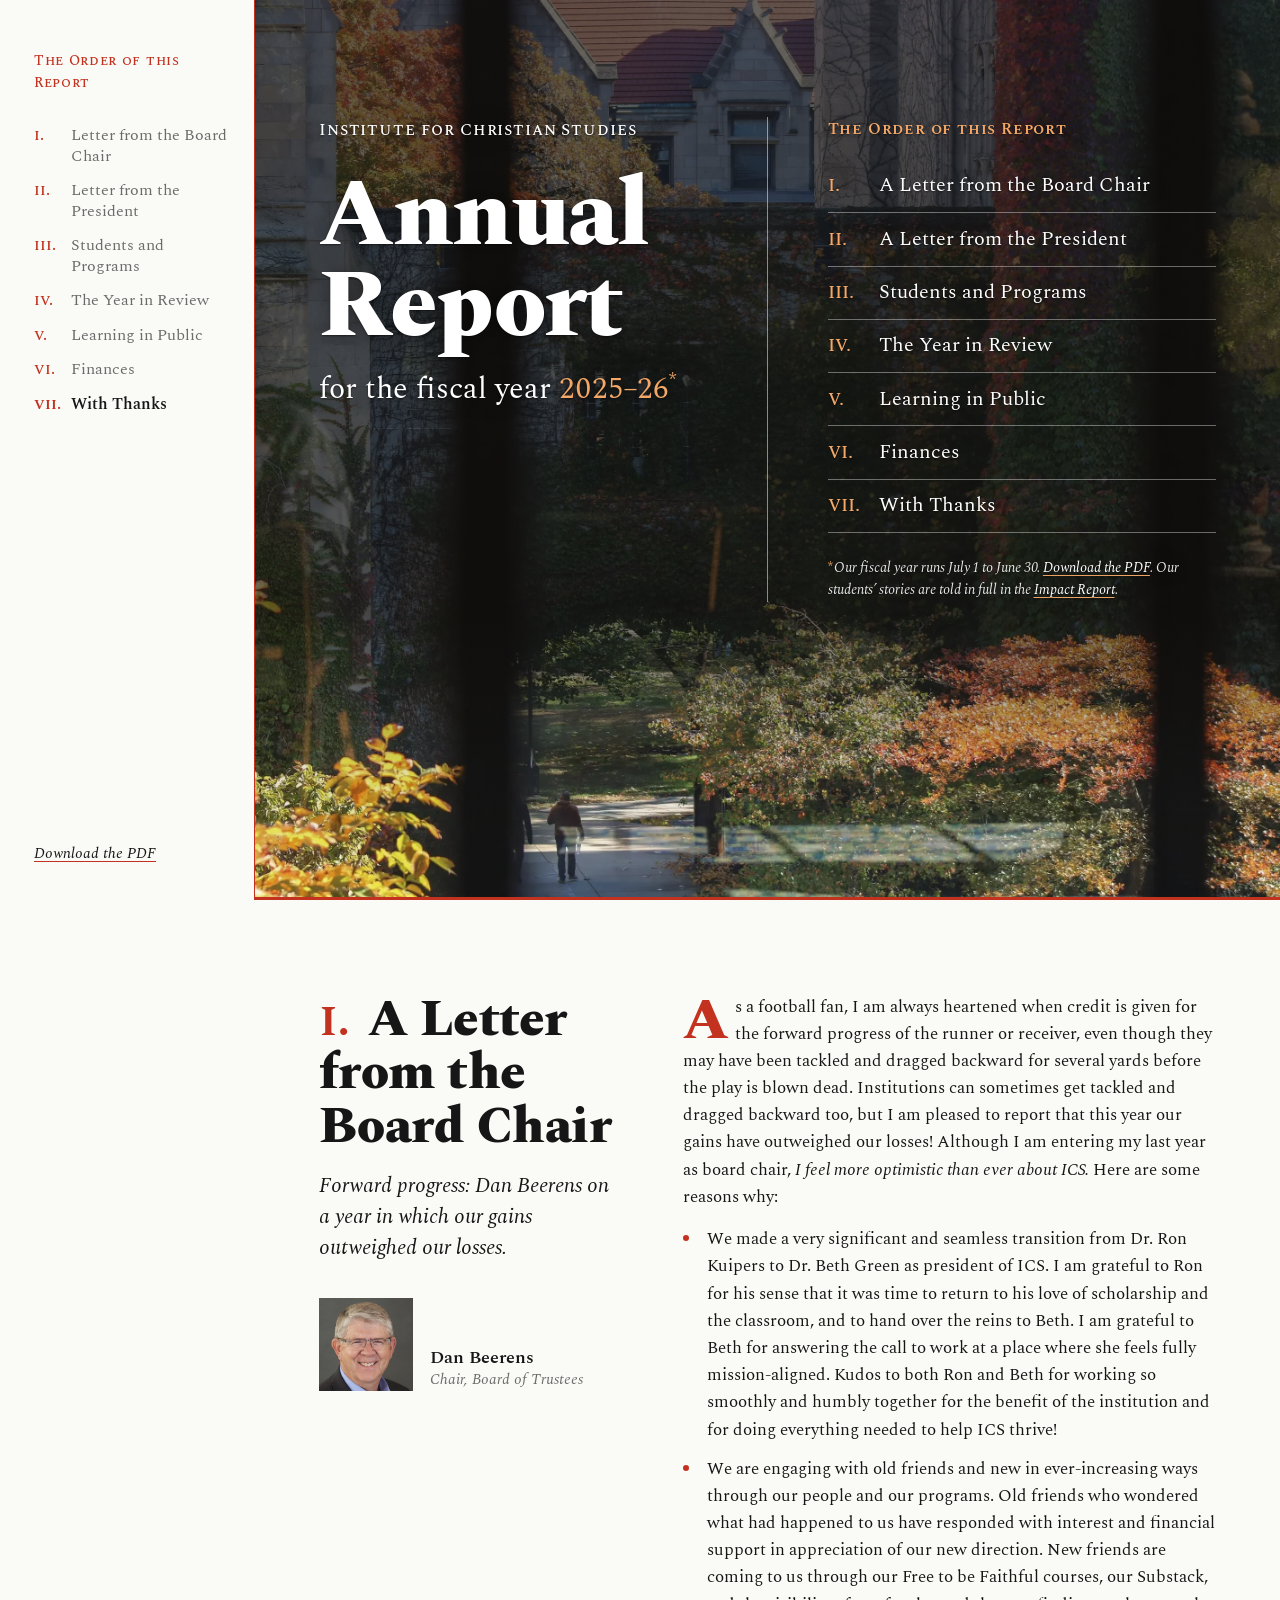
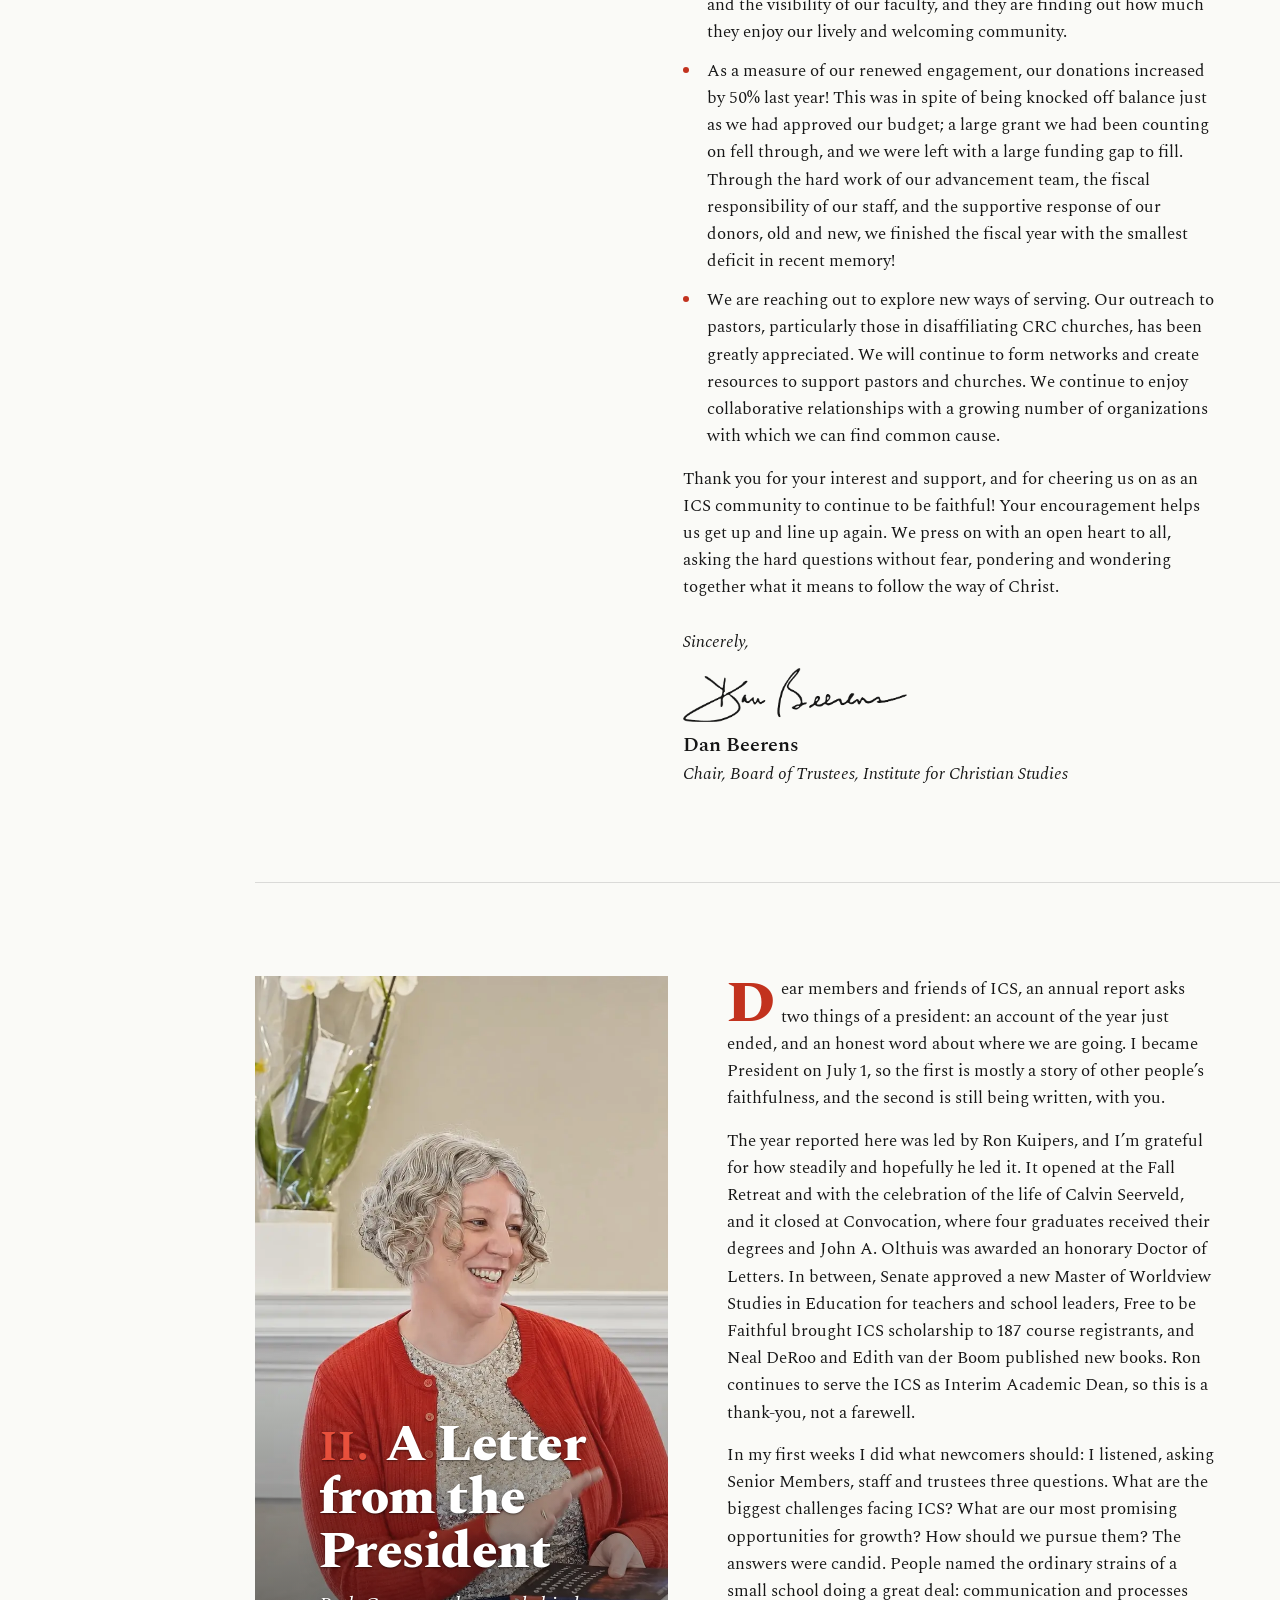
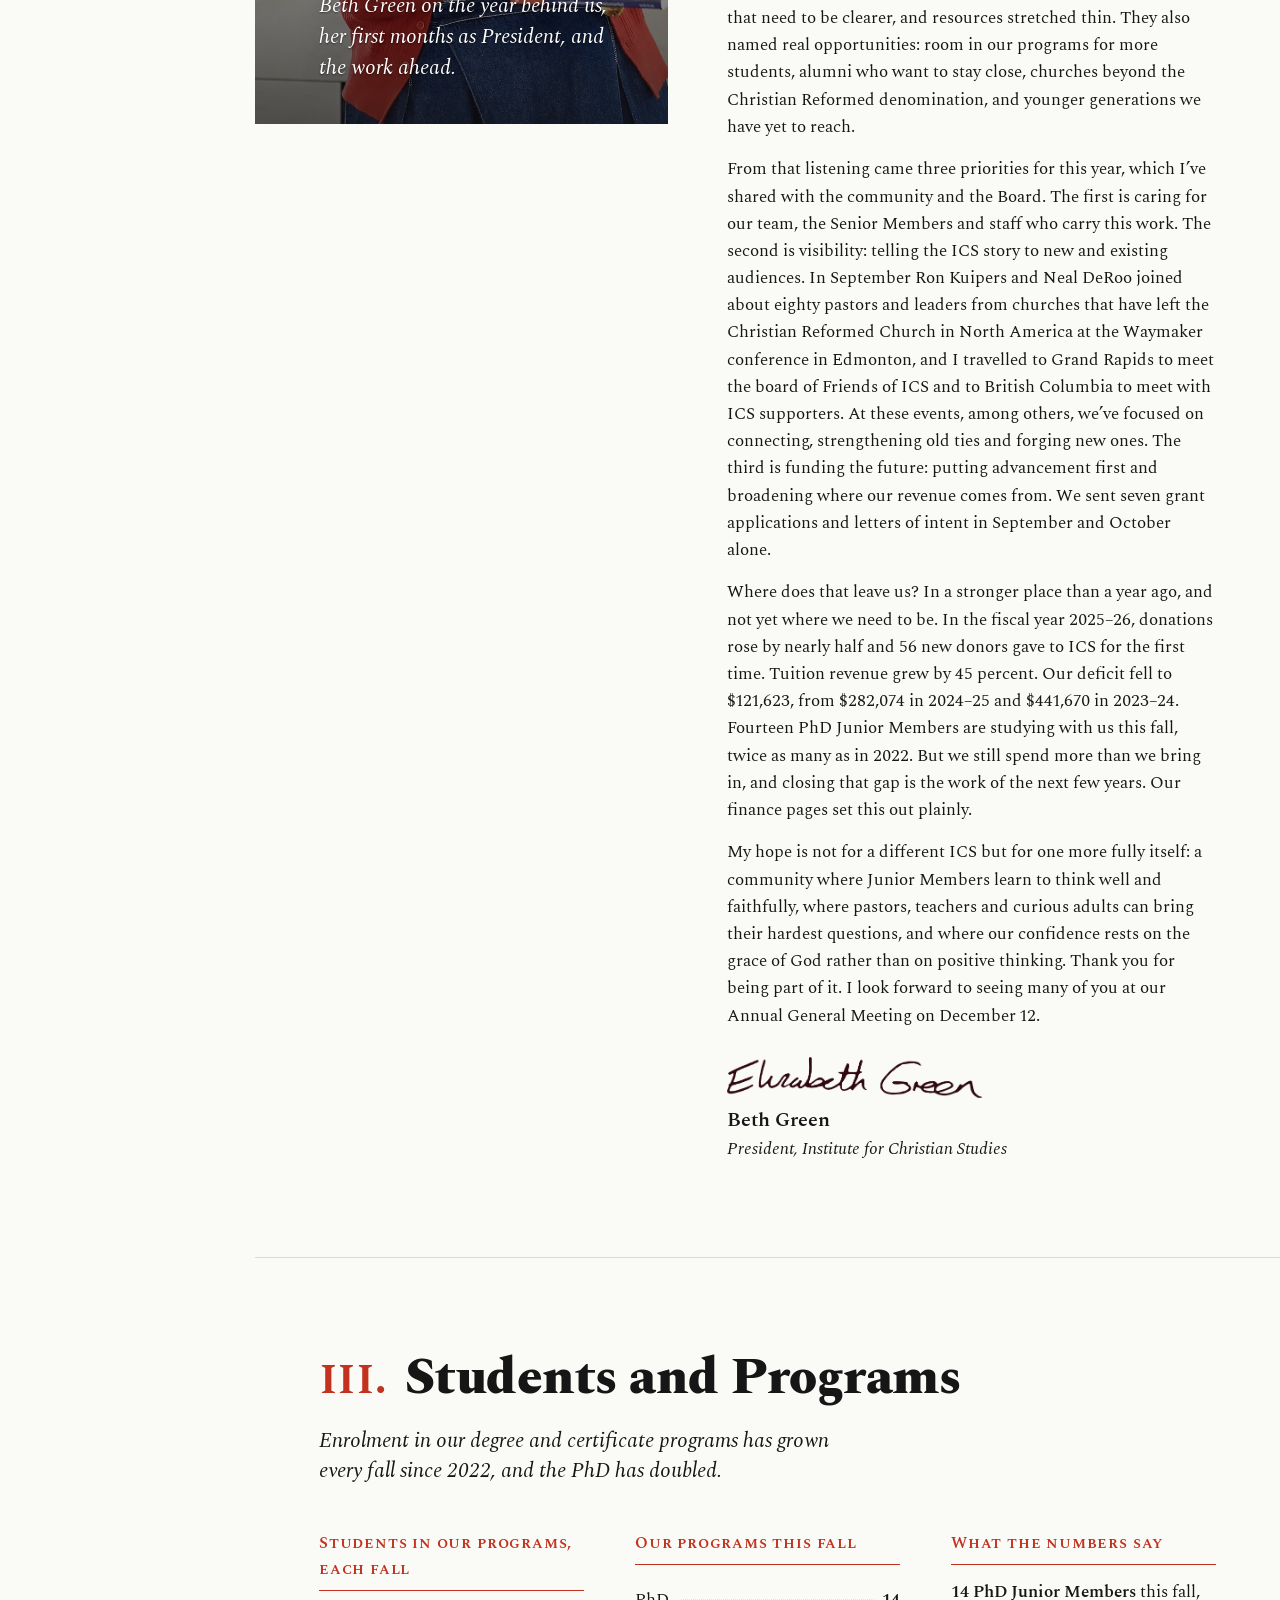
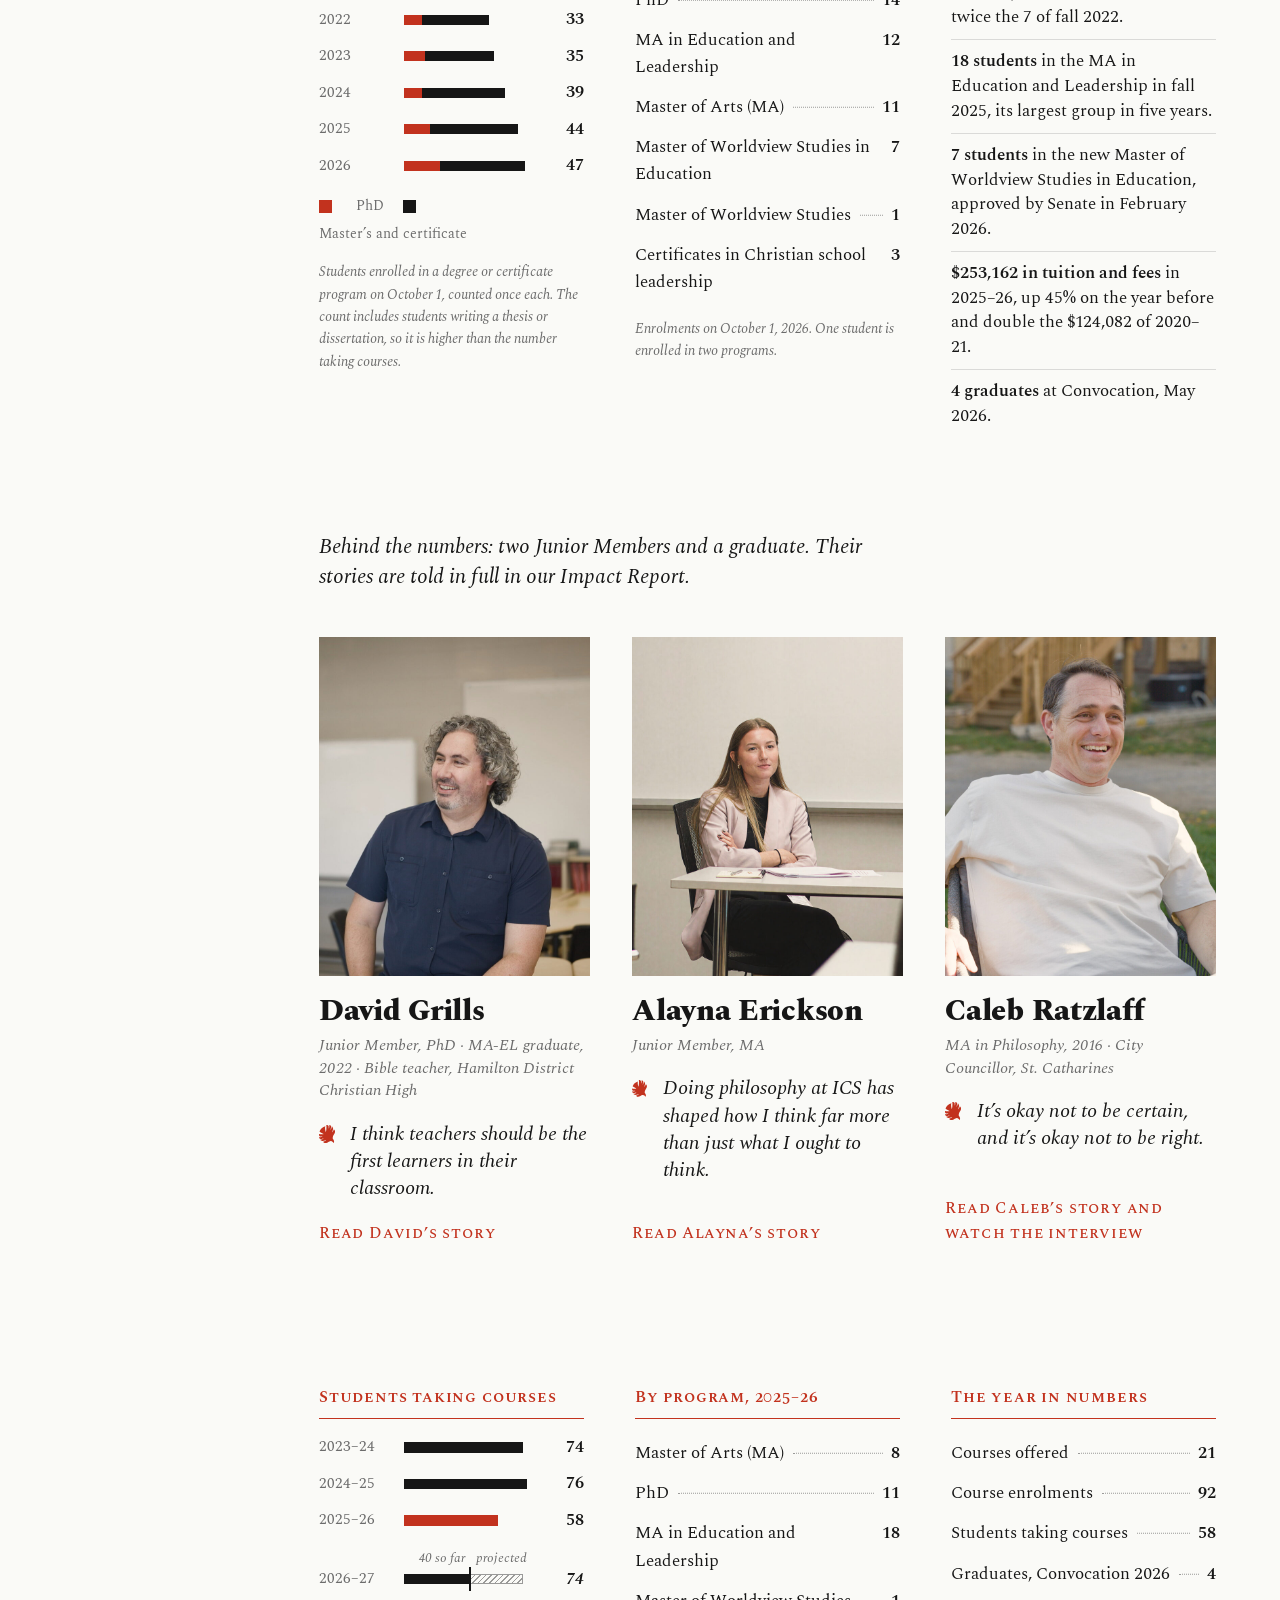
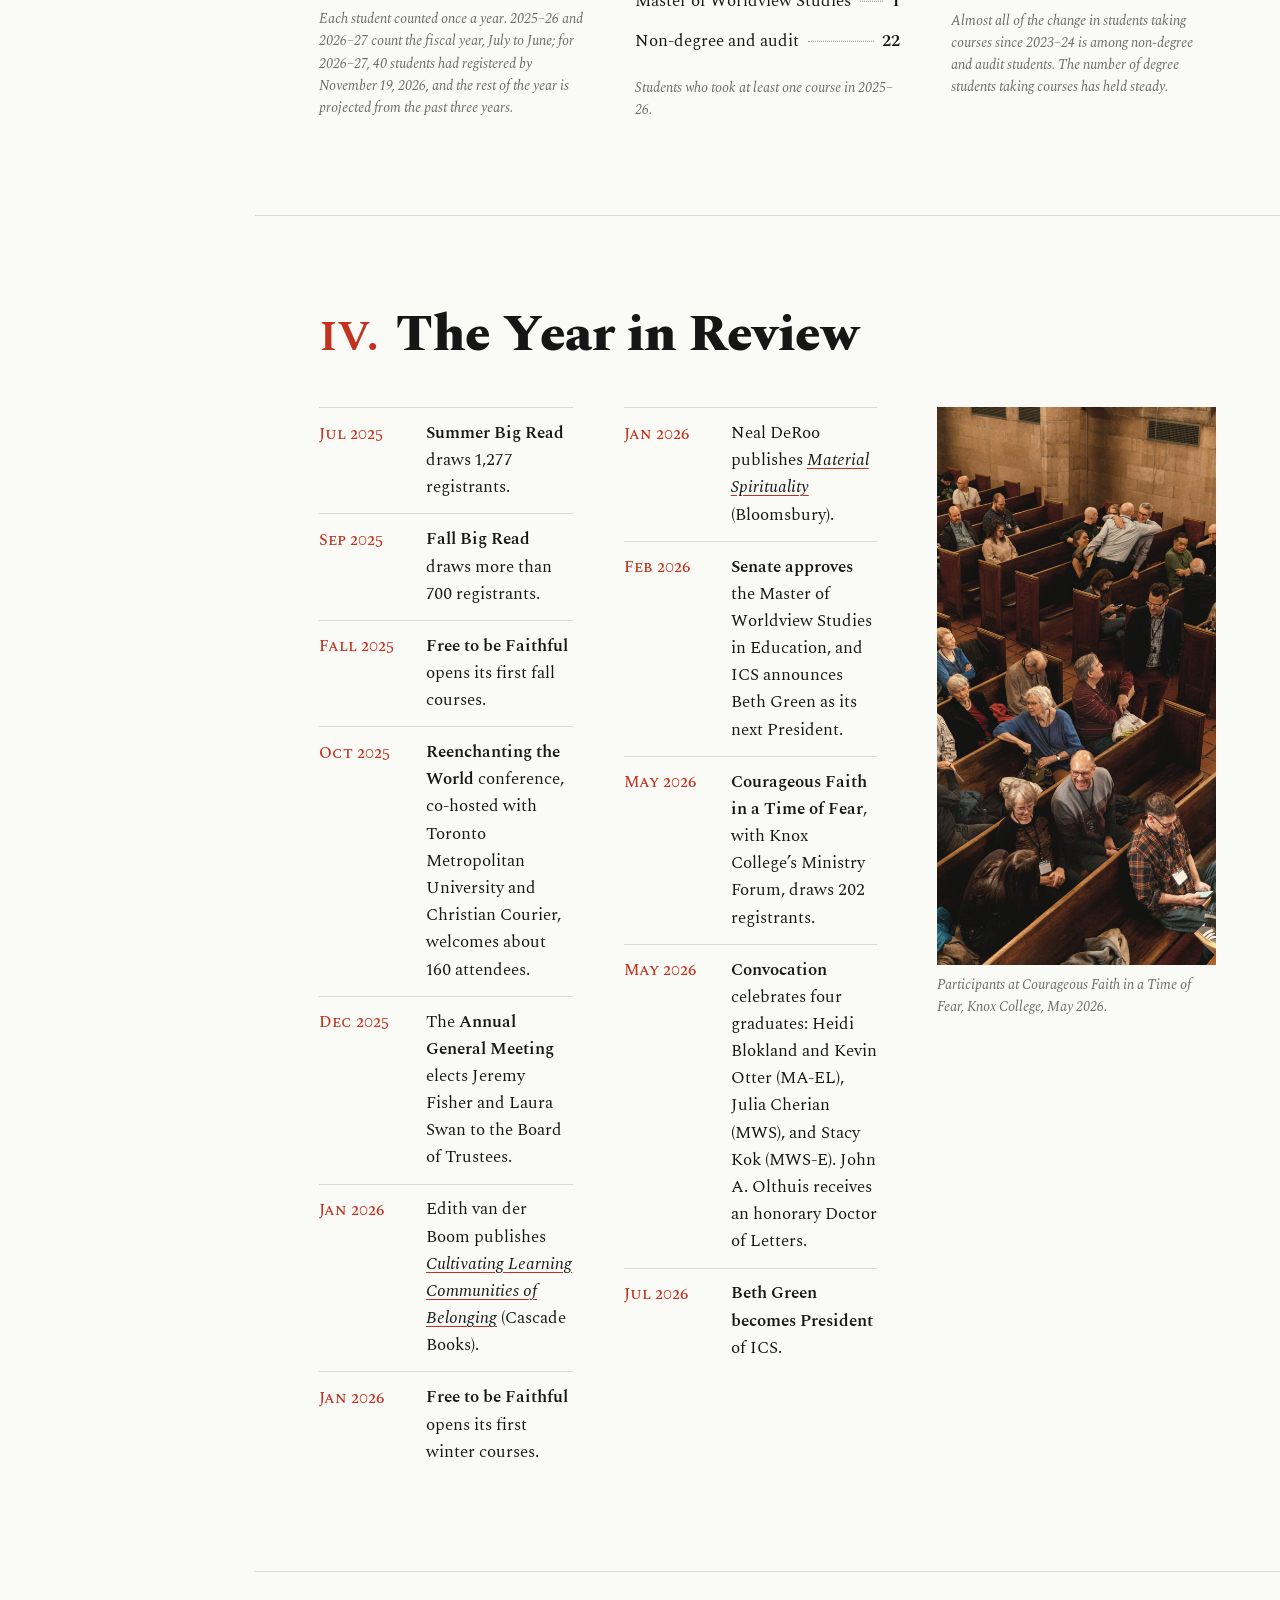
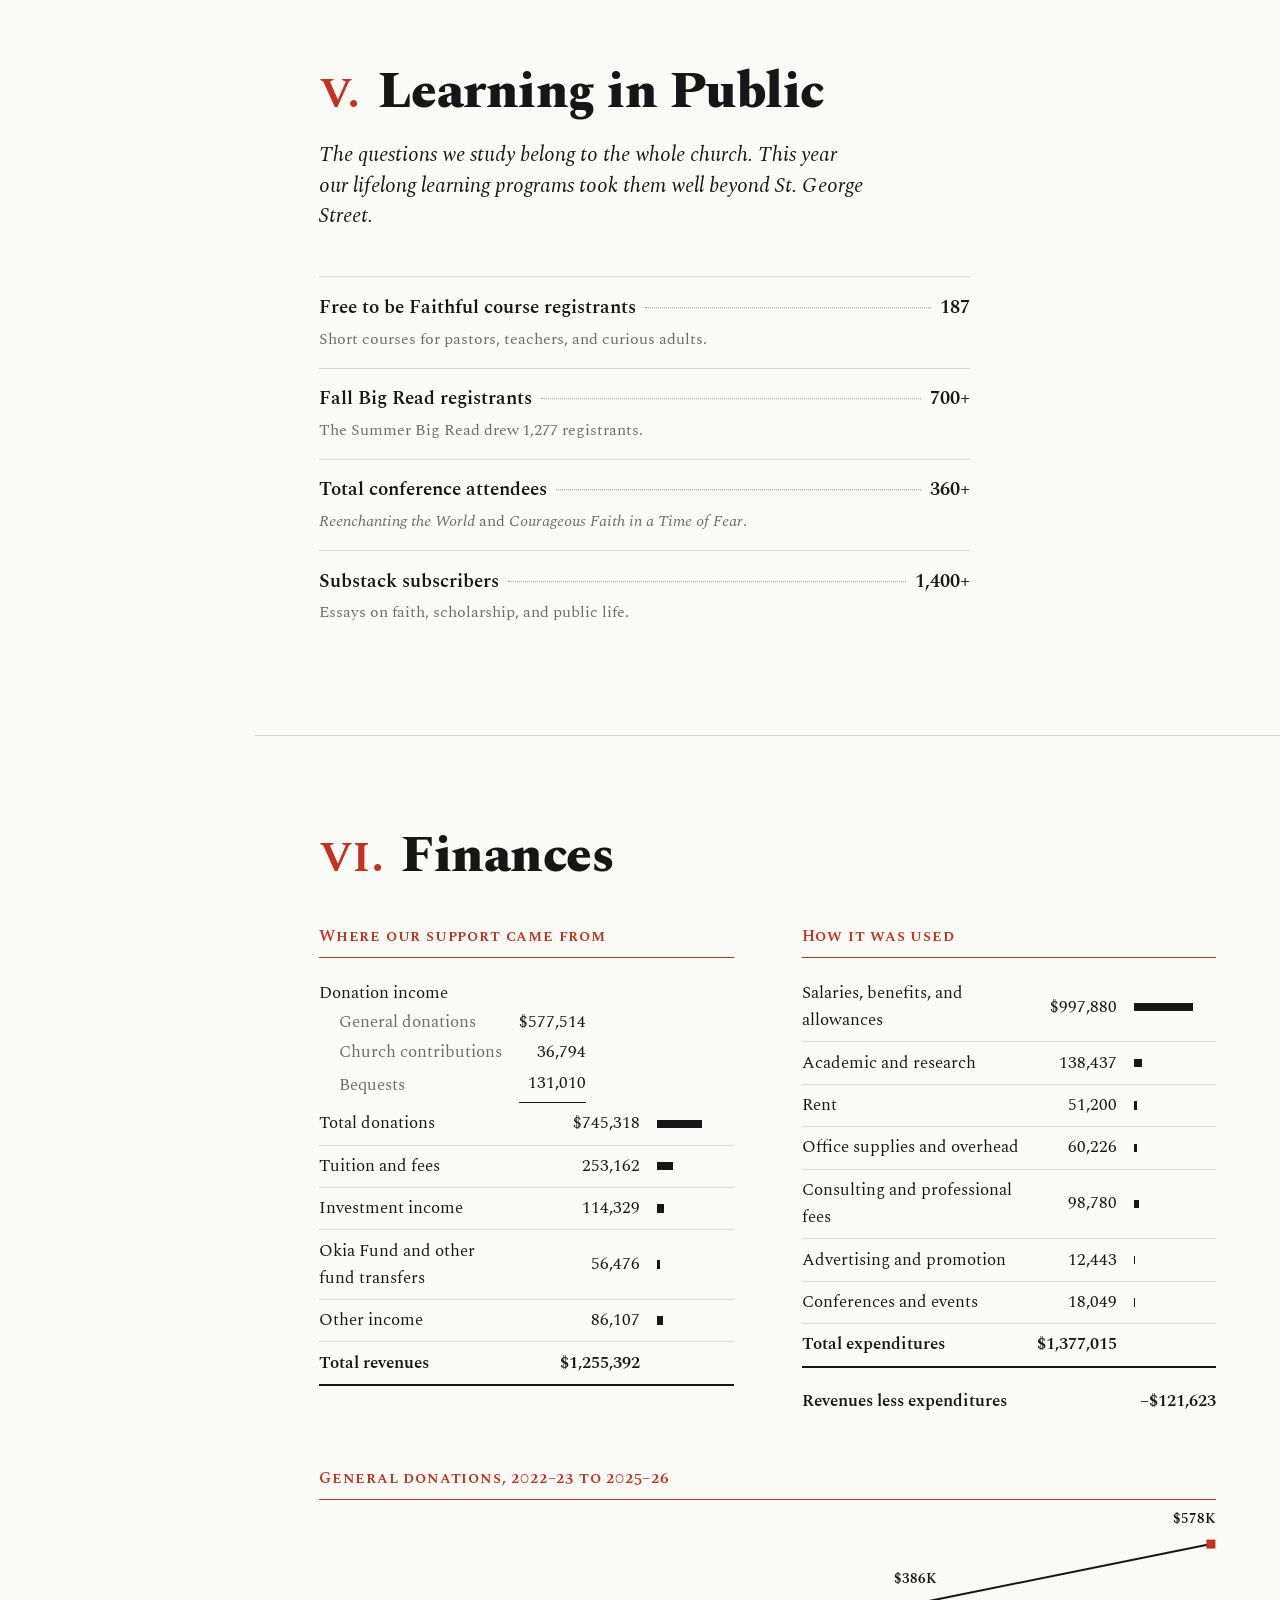
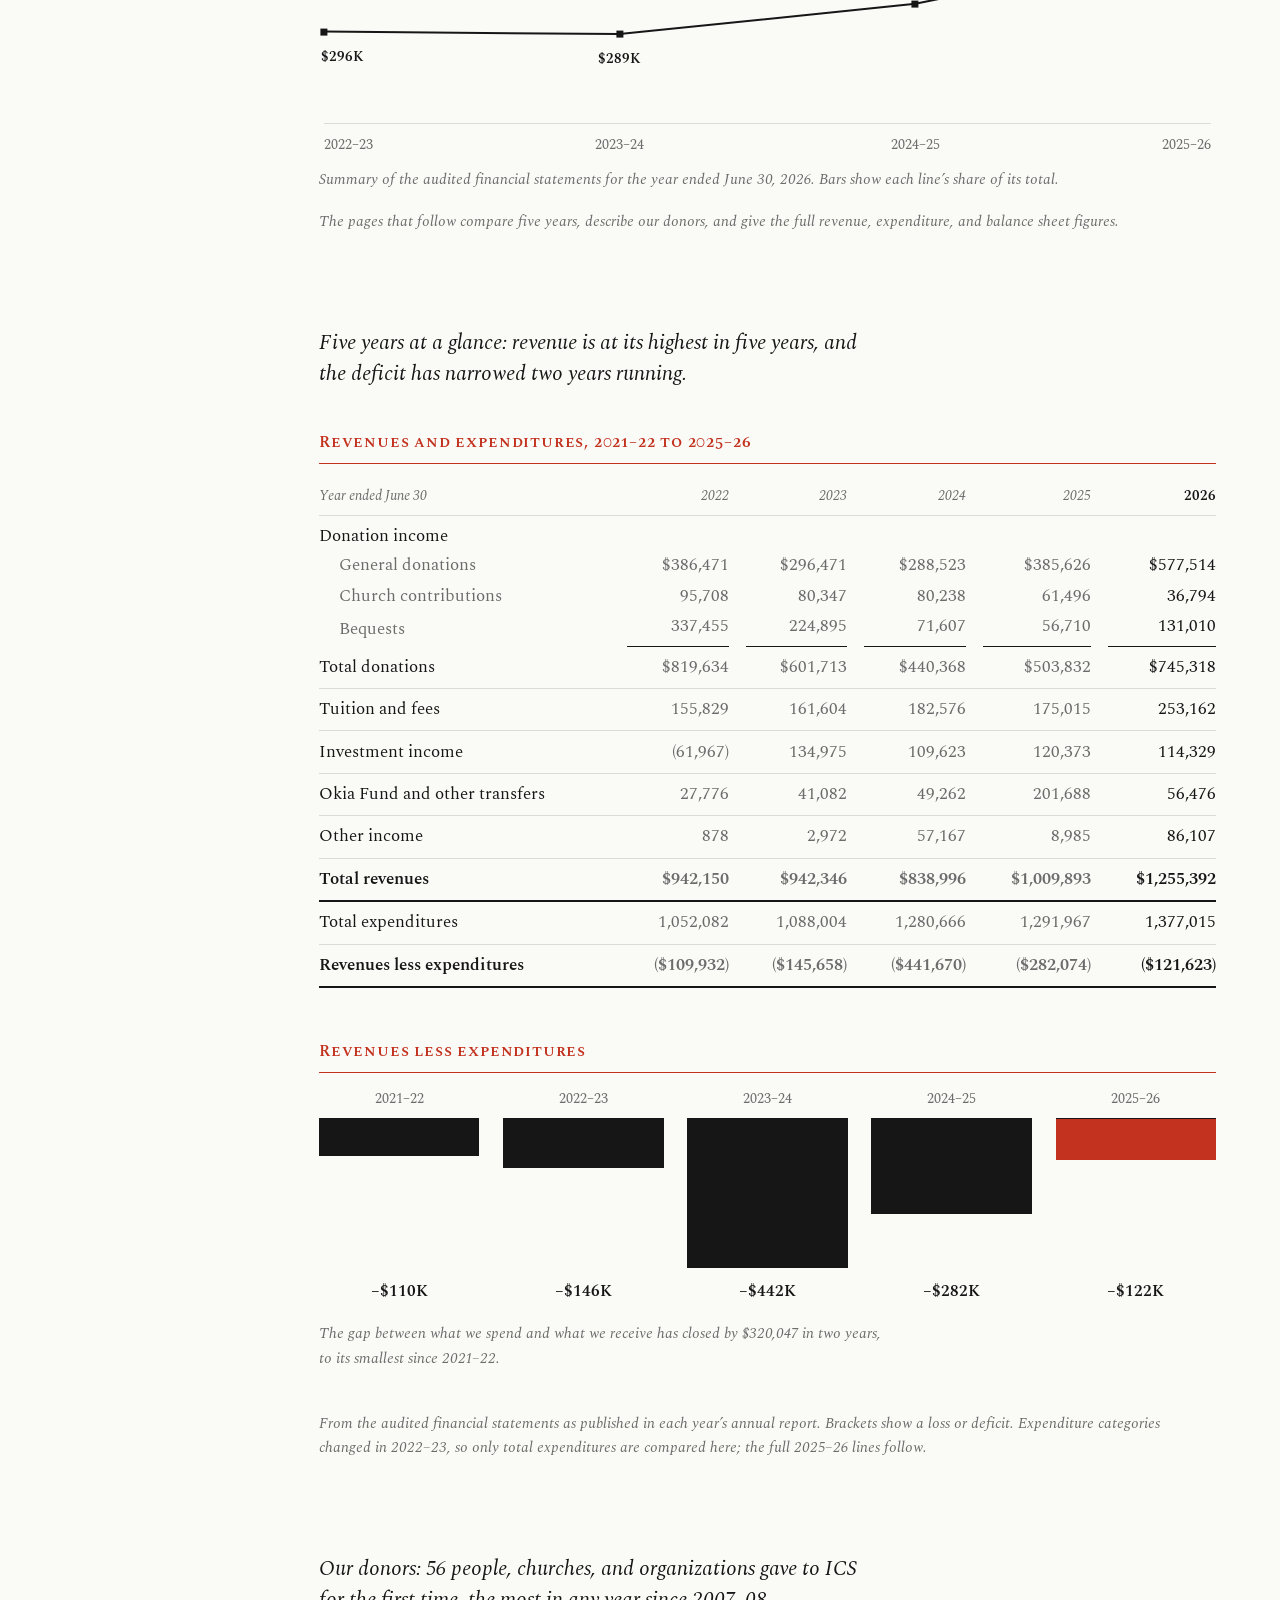
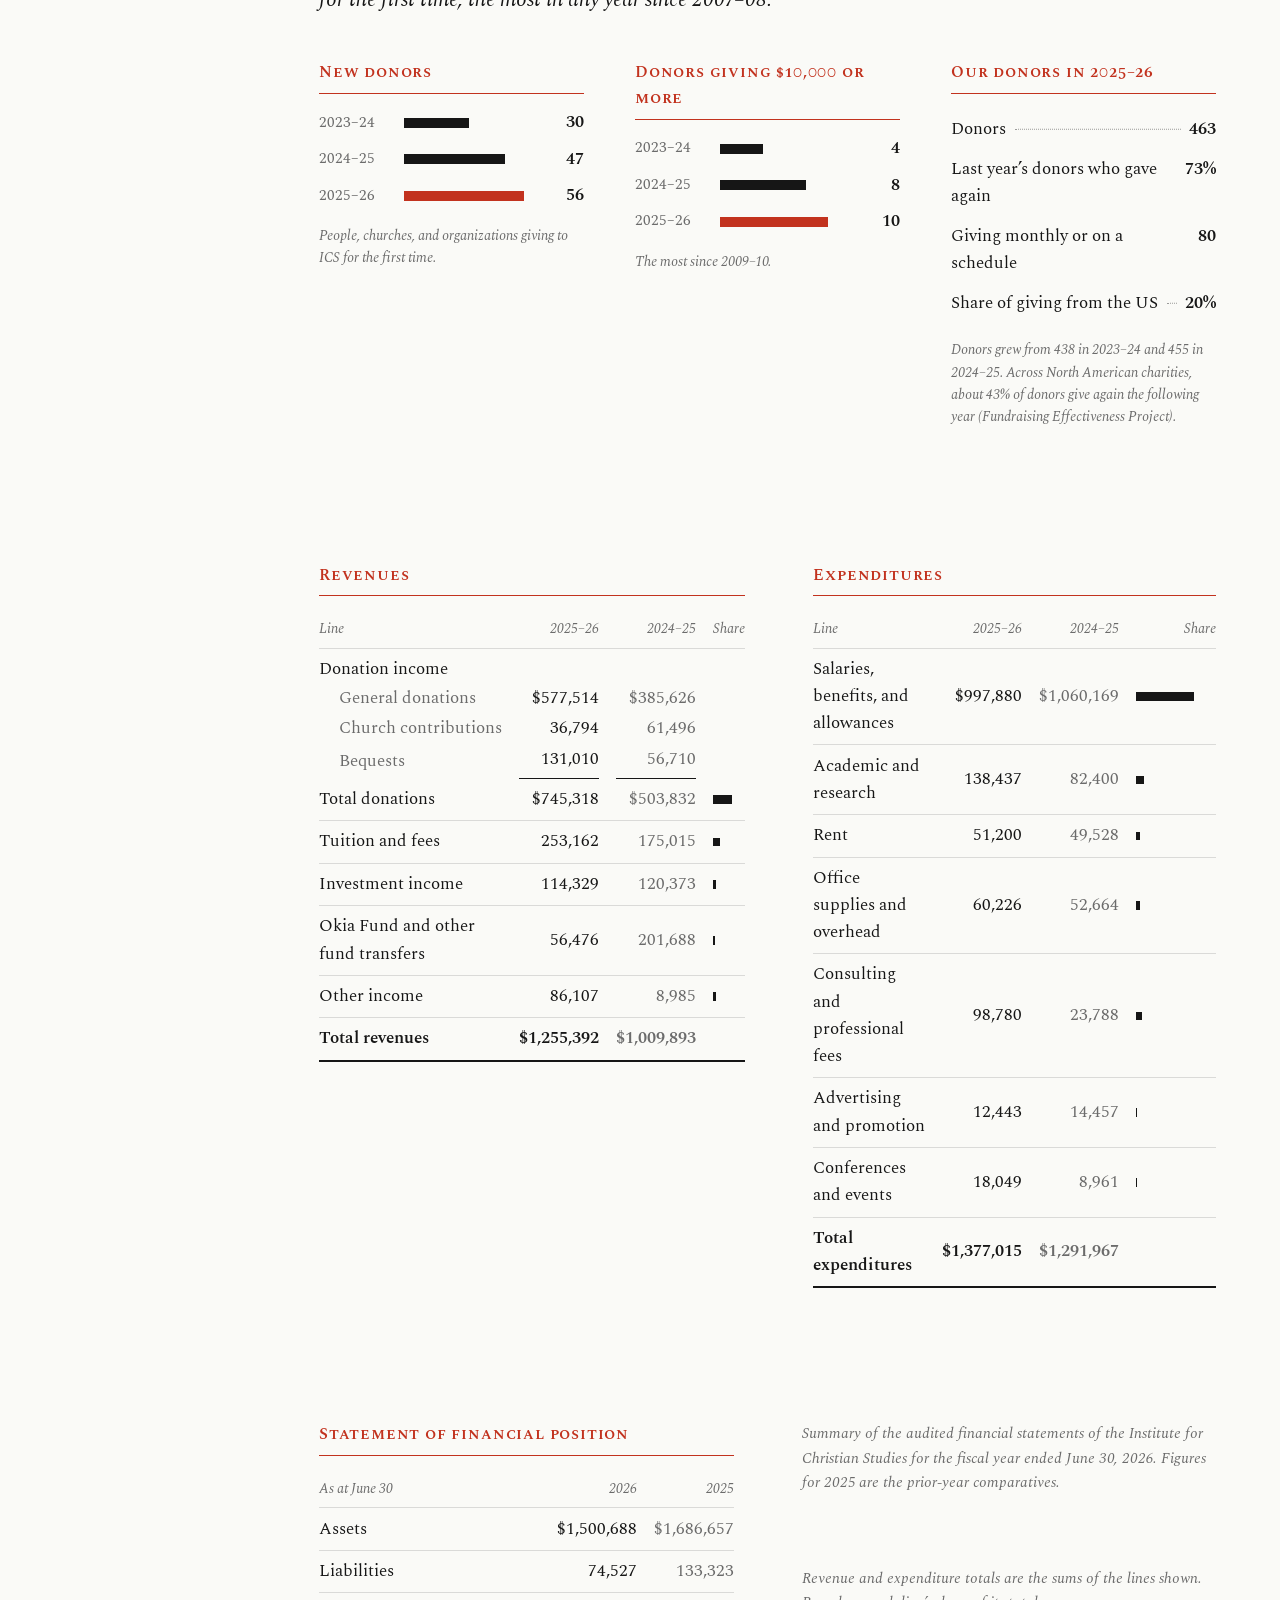
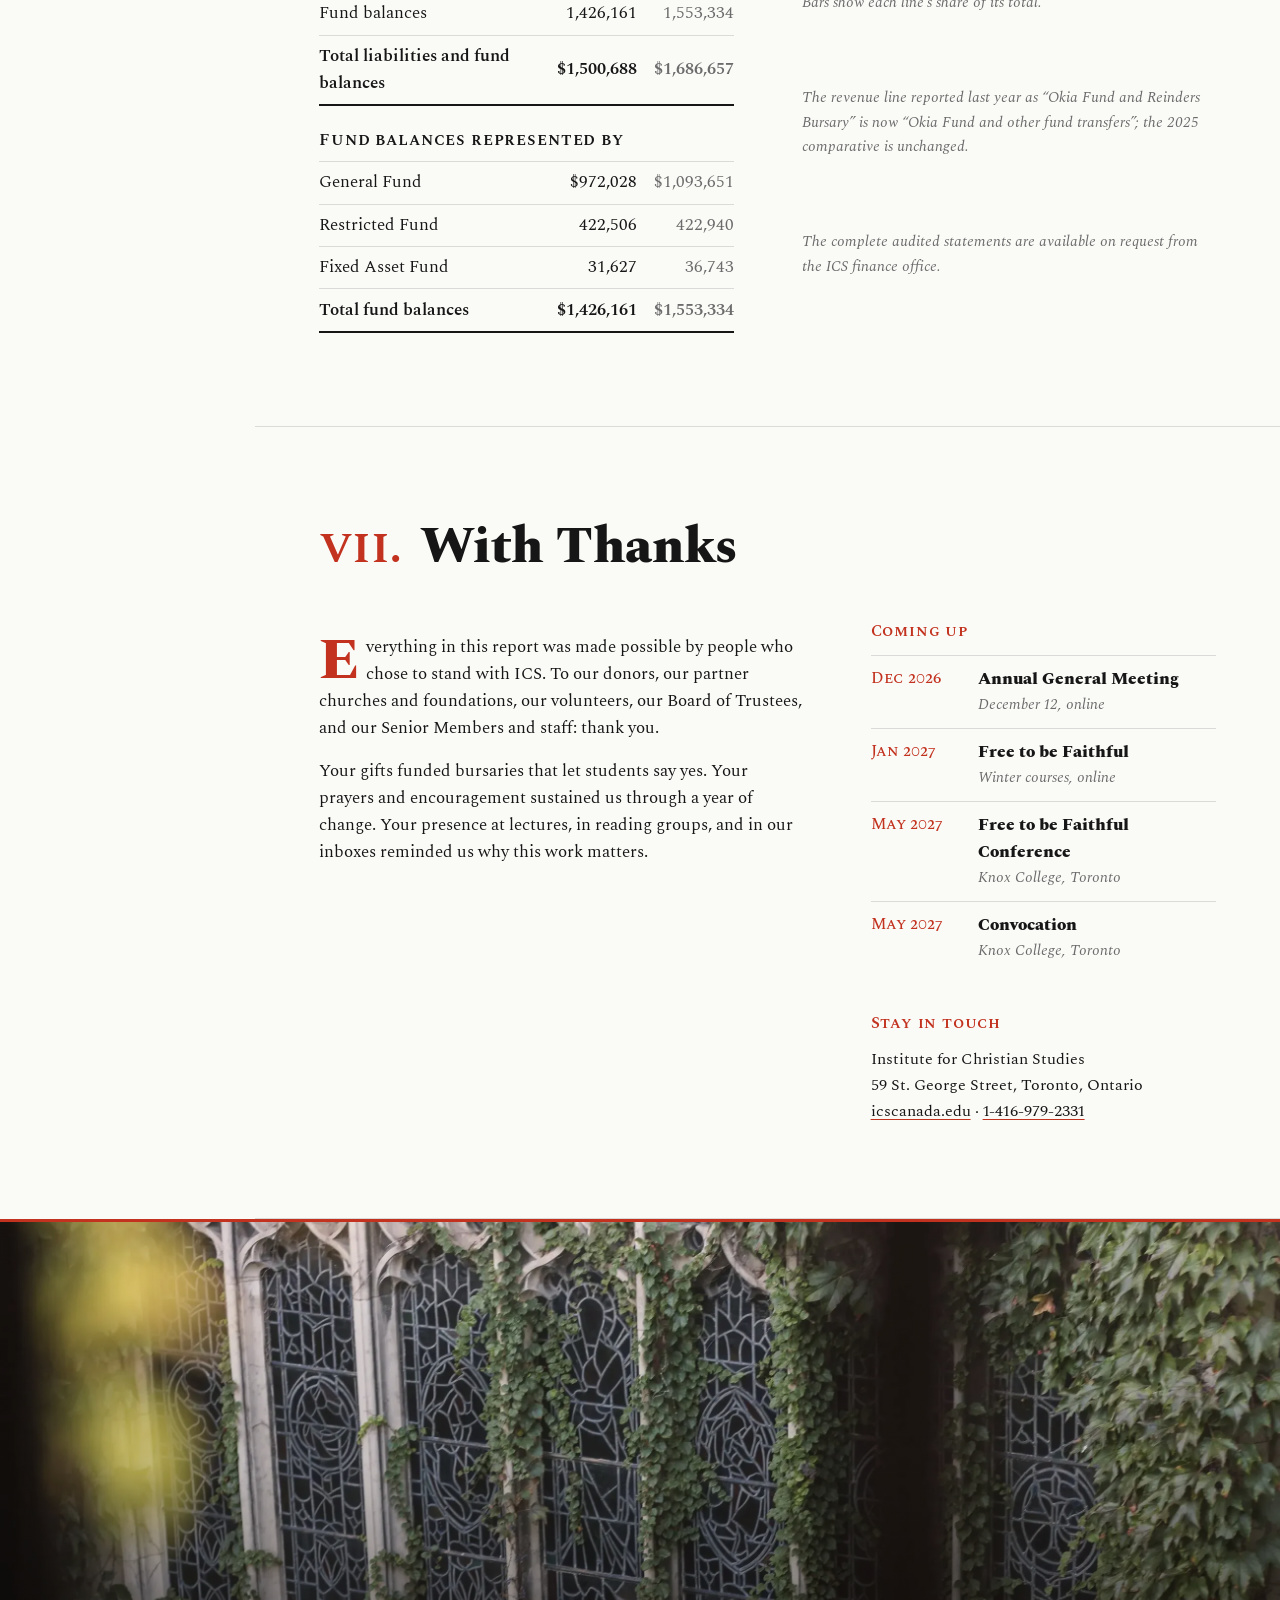
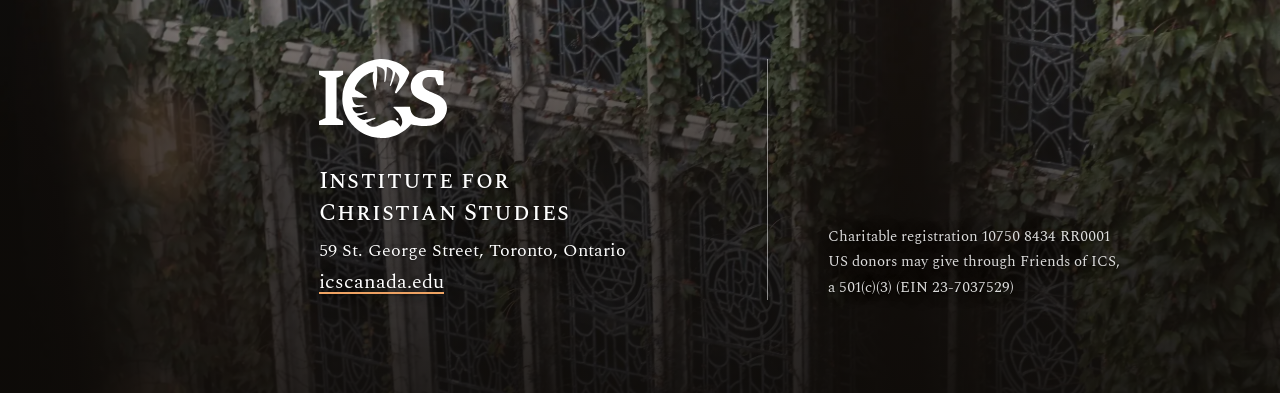
==== commit 641fc858: "Annual report: remove the draft note from the President's letter now that Beth Green has revised it " ====
--- a/26-annual/index.html
+++ b/26-annual/index.html
@@ -693,7 +693,7 @@
       <div class="folio">2</div>
     </section>
 
-    <!-- ii. President. First draft for Beth to revise (2026-11-24), from her October 1, 2026 90-day update, kept to what can be said publicly:
+    <!-- ii. President. Revised by Beth Green (2026-11-26) from a first draft (2026-11-24) based on her October 1, 2026 90-day update, kept to what can be said publicly:
          the three questions and priorities, Waymaker, Friends of ICS, grant applications, and the opportunities she heard.
          Left out on purpose: role descriptions, performance goals, the AOR mapping, the challenges list beyond "communication, processes, resources",
          the 40-donor list and the donor event host. Figures are from the audited statements and ICS student records (see iii. and vi.). -->
@@ -708,7 +708,6 @@
           <p class="lede">Beth Green on the year behind us, her first months as President, and the work ahead.</p>
         </div>
         <div class="prose">
-          <p class="ph-note draft">A first draft for Beth Green to revise.</p>
           <p class="versal">Dear members and friends of ICS, an annual report asks two things of a president: an account of the year just ended, and an honest word about where we are going. I became President on July 1, so the first is mostly a story of other people’s faithfulness, and the second is still being written, with you.</p>
           <p>The year reported here was led by Ron Kuipers, and I’m grateful for how steadily and hopefully he led it. It opened at the Fall Retreat and with the celebration of the life of Calvin Seerveld, and it closed at Convocation, where four graduates received their degrees and John A. Olthuis was awarded an honorary Doctor of Letters. In between, Senate approved a new Master of Worldview Studies in Education for teachers and school leaders, Free to be Faithful brought ICS scholarship to 187 course registrants, and Neal DeRoo and Edith van der Boom published new books. Ron continues to serve the ICS as Interim Academic Dean, so this is a thank-you, not a farewell.</p>
           <p>In my first weeks I did what newcomers should: I listened, asking Senior Members, staff and trustees three questions. What are the biggest challenges facing ICS? What are our most promising opportunities for growth? How should we pursue them? The answers were candid. People named the ordinary strains of a small school doing a great deal: communication and processes that need to be clearer, and resources stretched thin. They also named real opportunities: room in our programs for more students, alumni who want to stay close, churches beyond the Christian Reformed denomination, and younger generations we have yet to reach.</p>
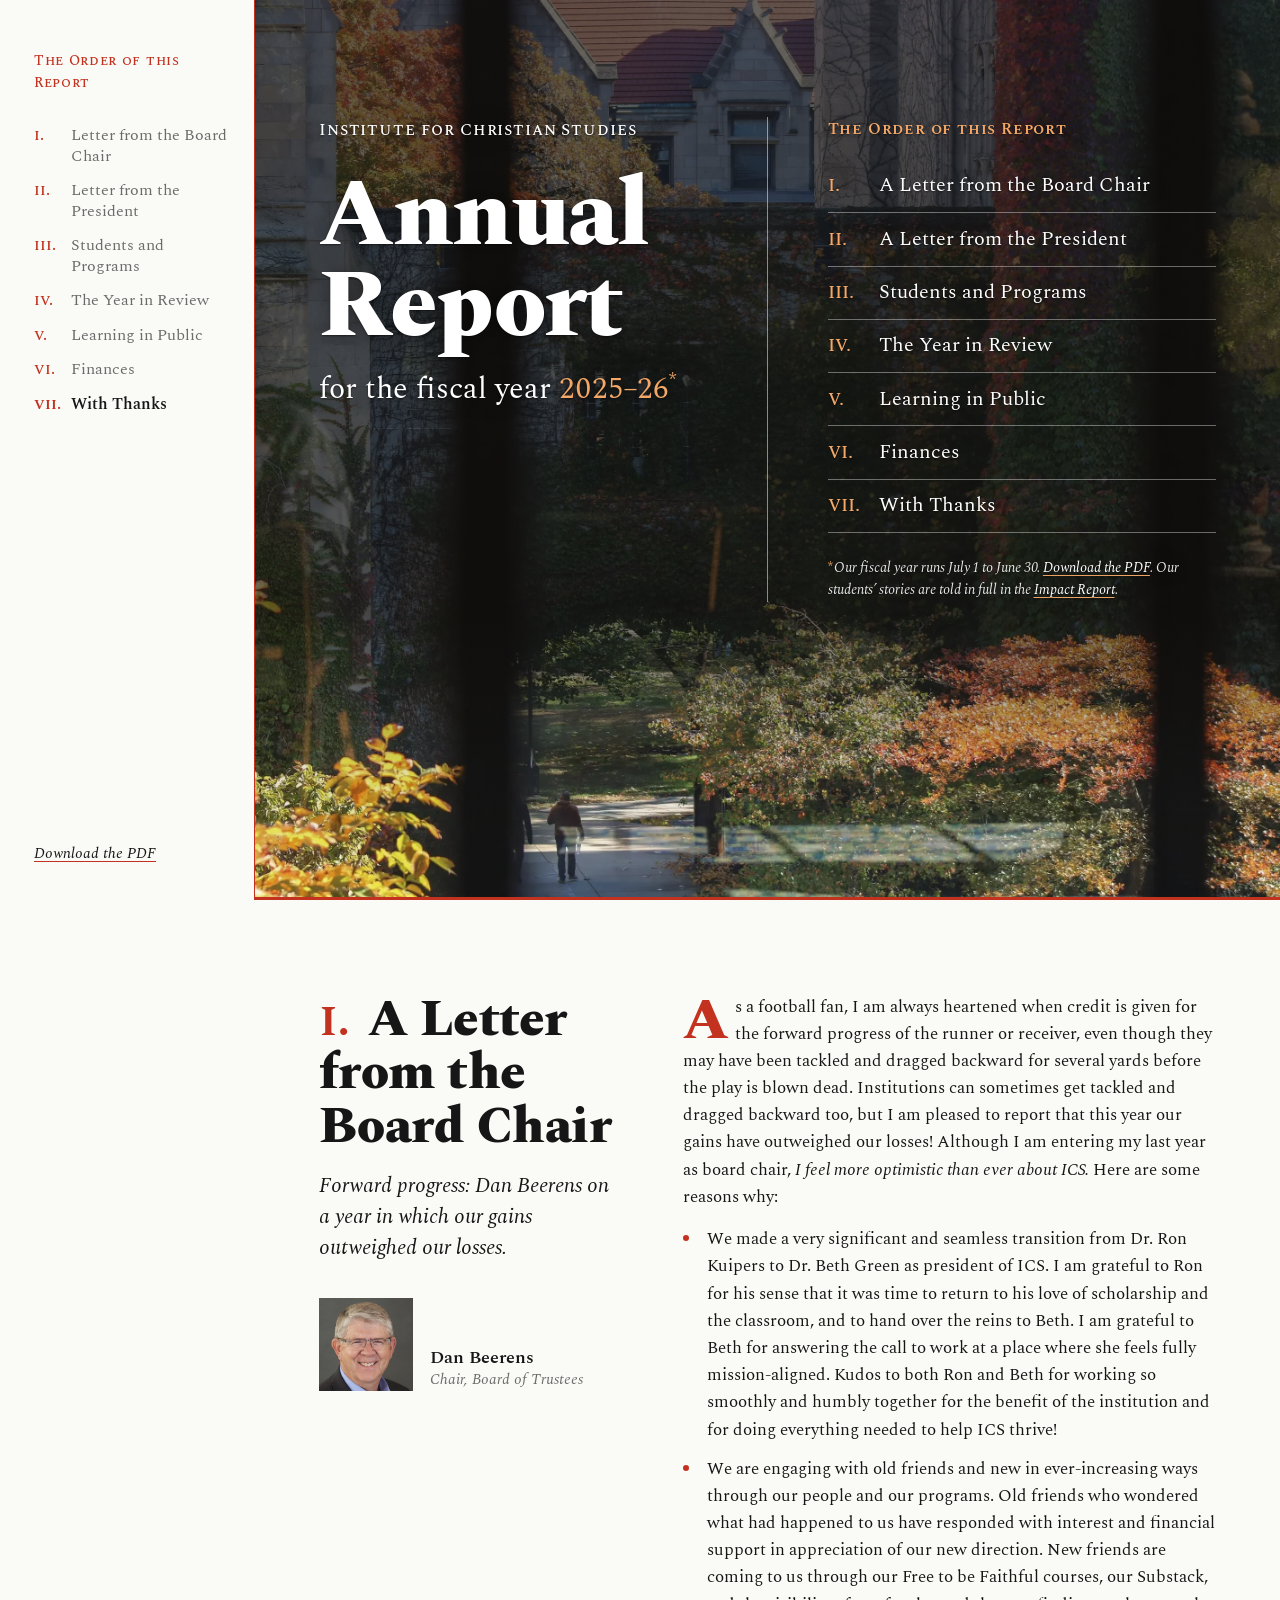
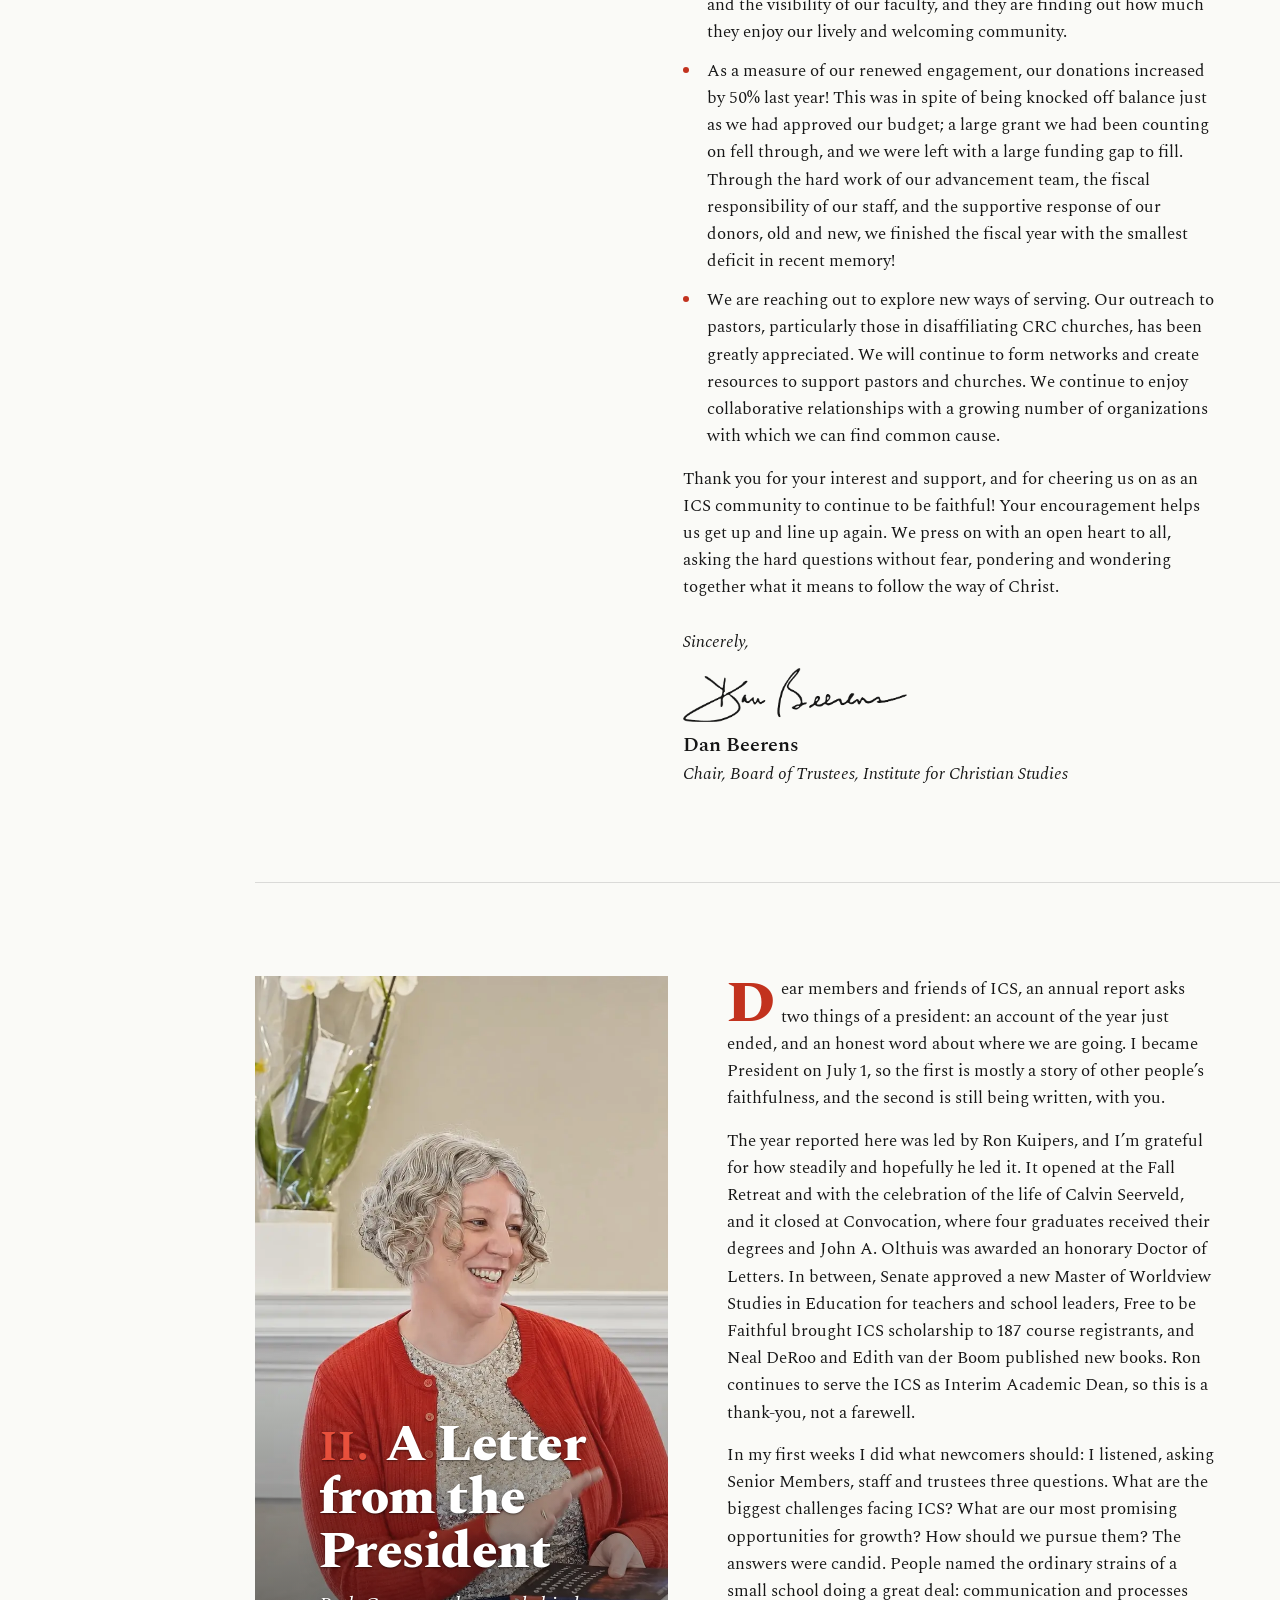
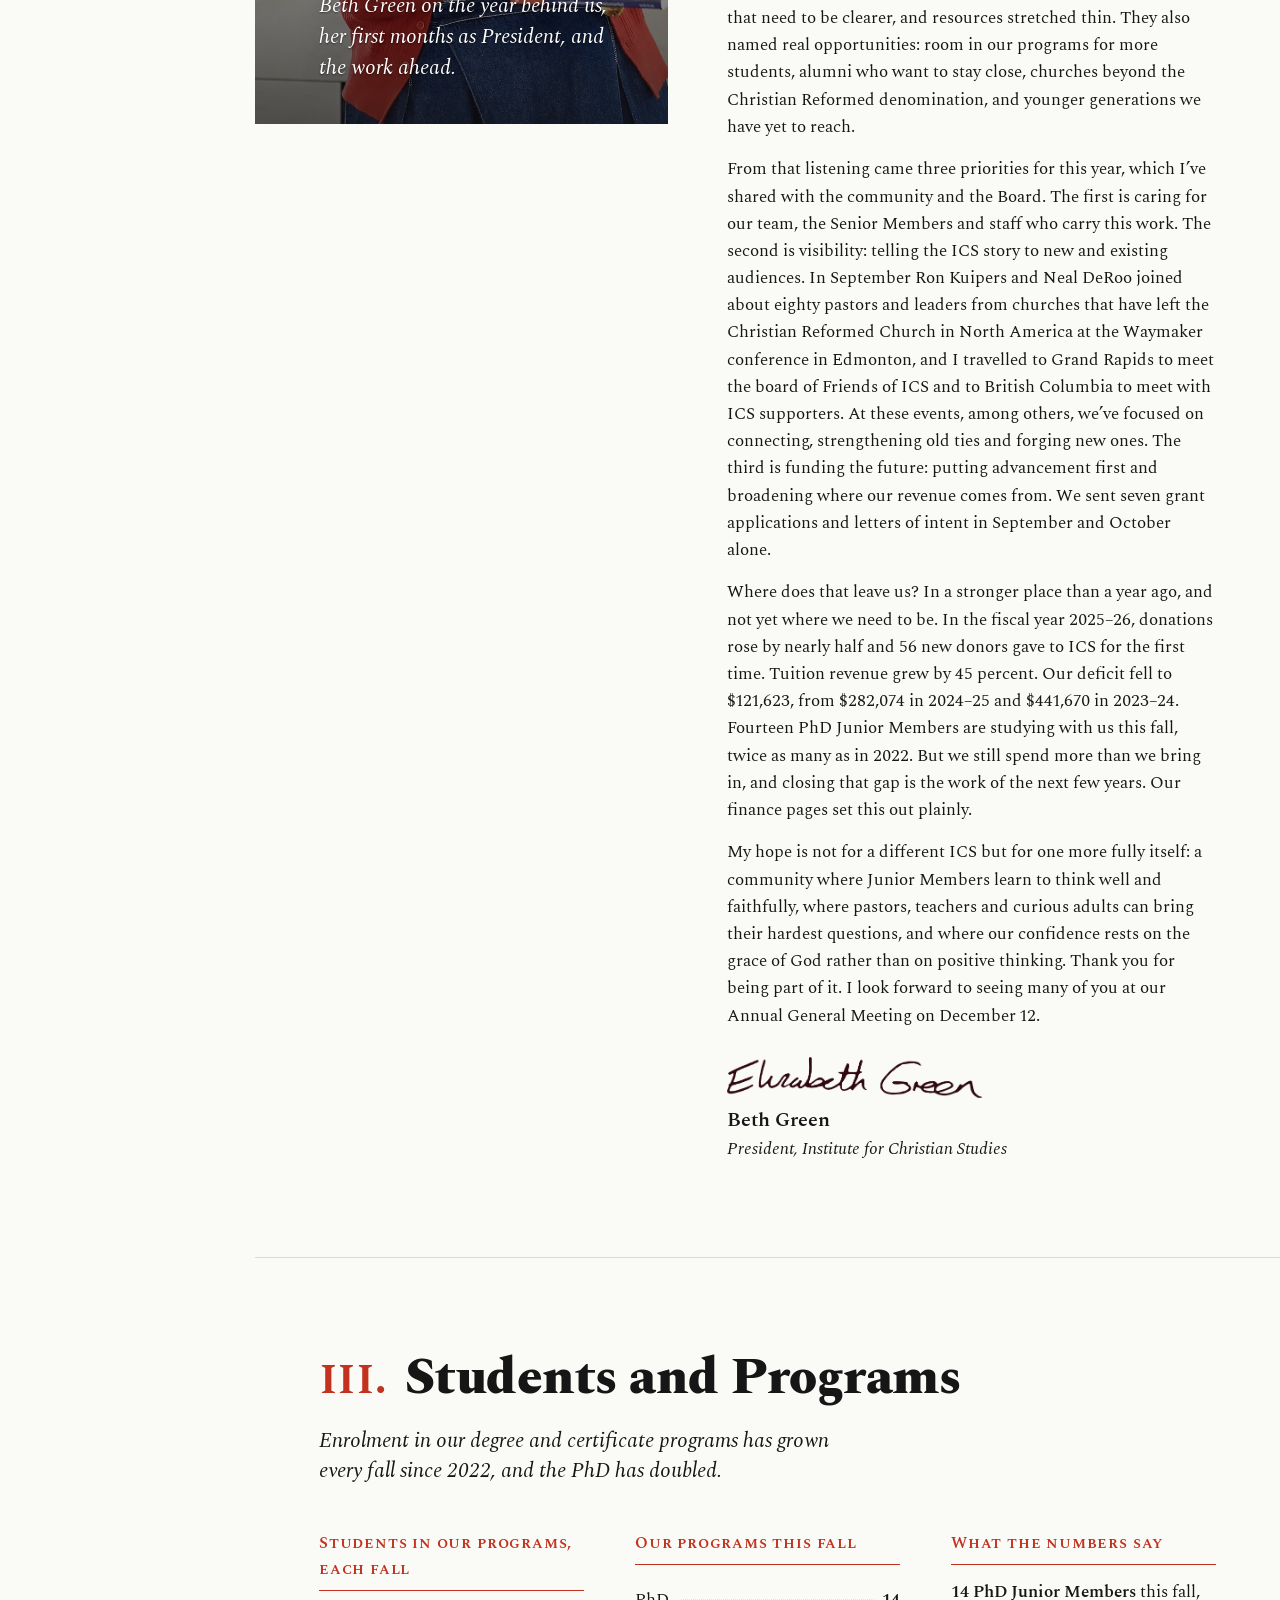
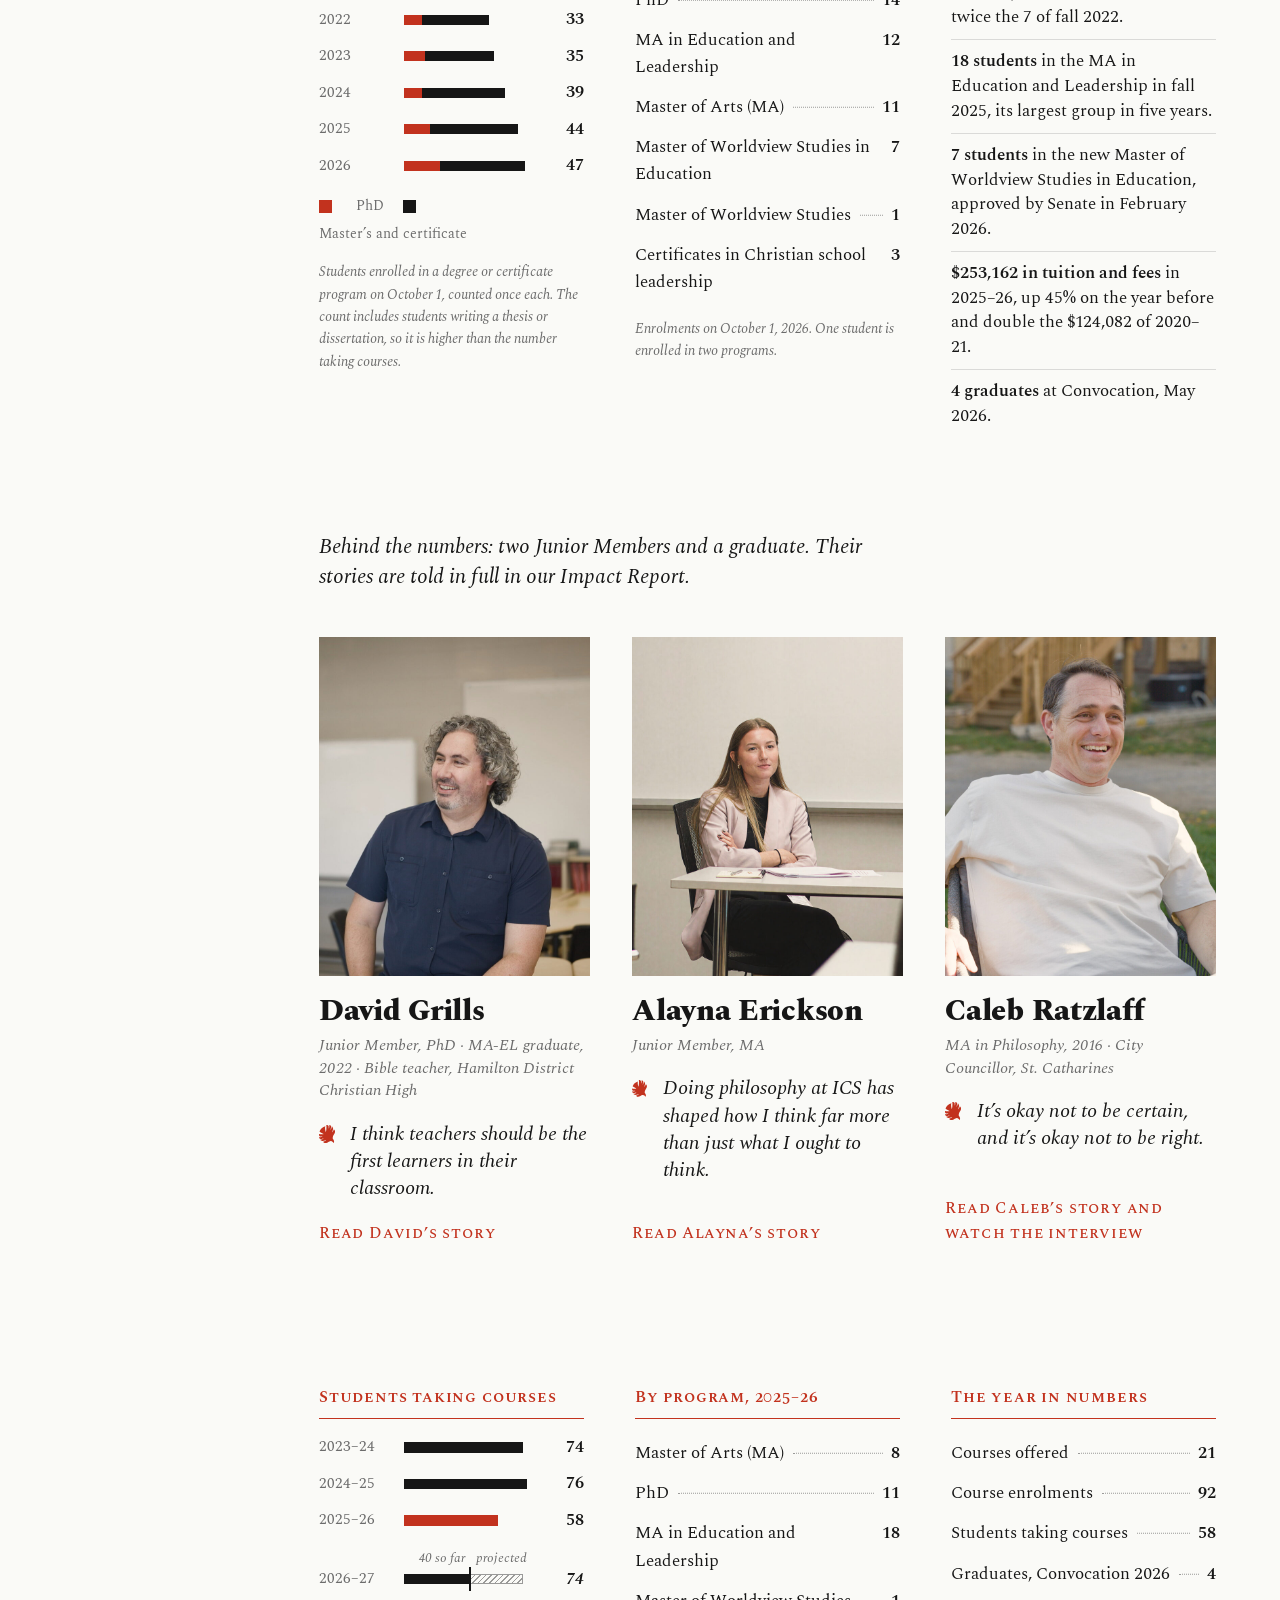
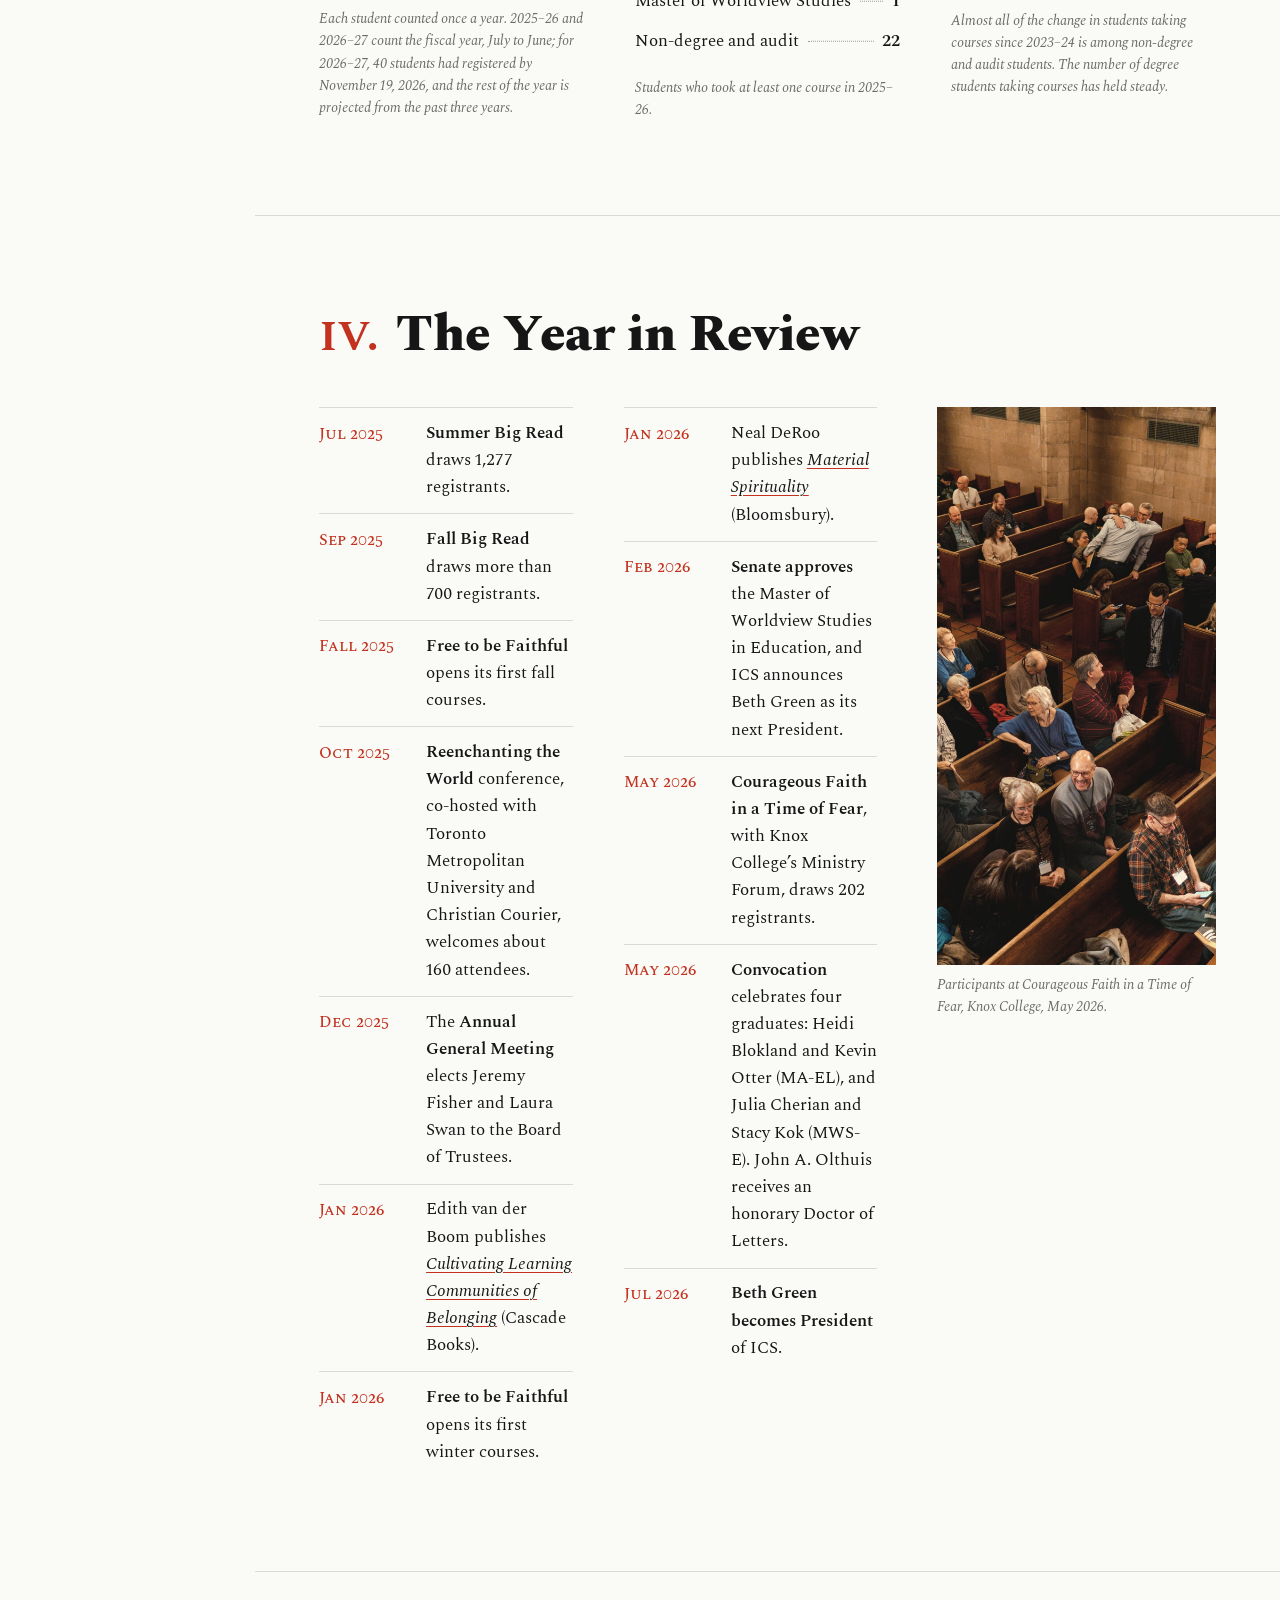
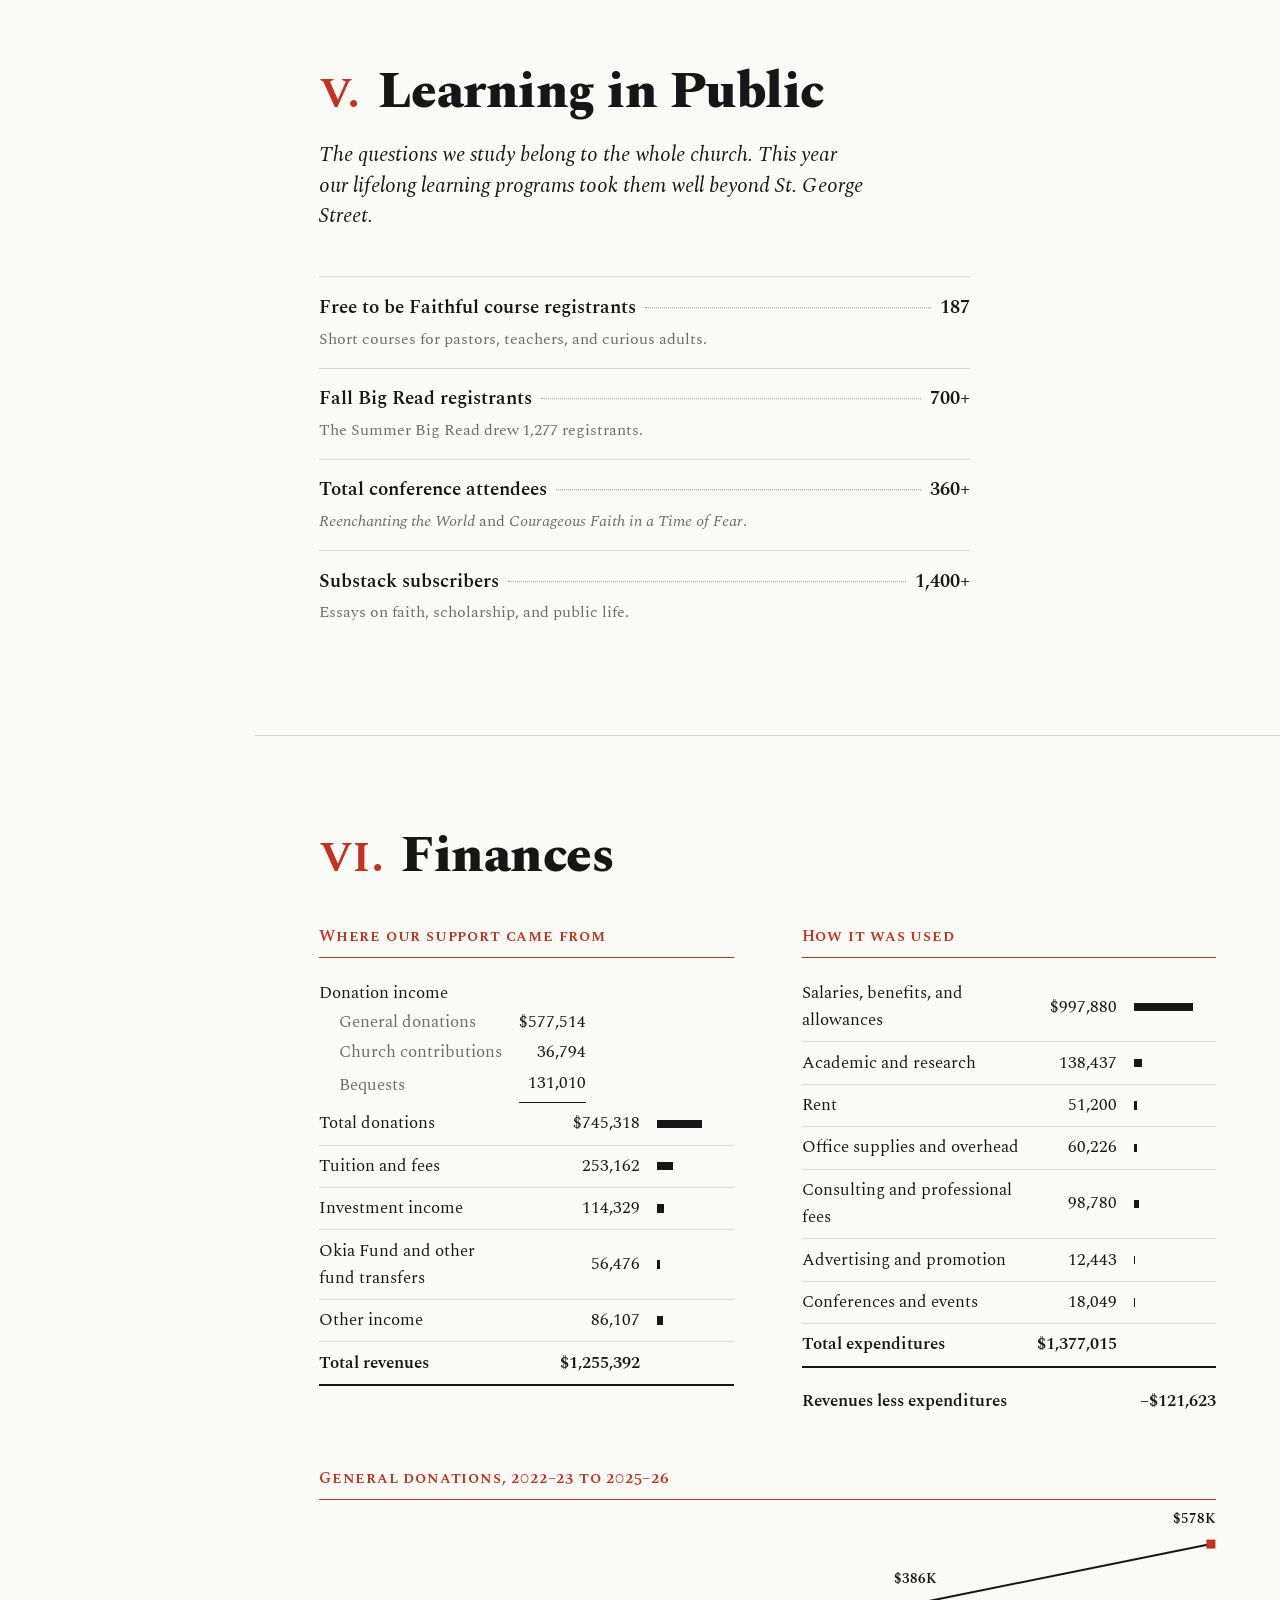
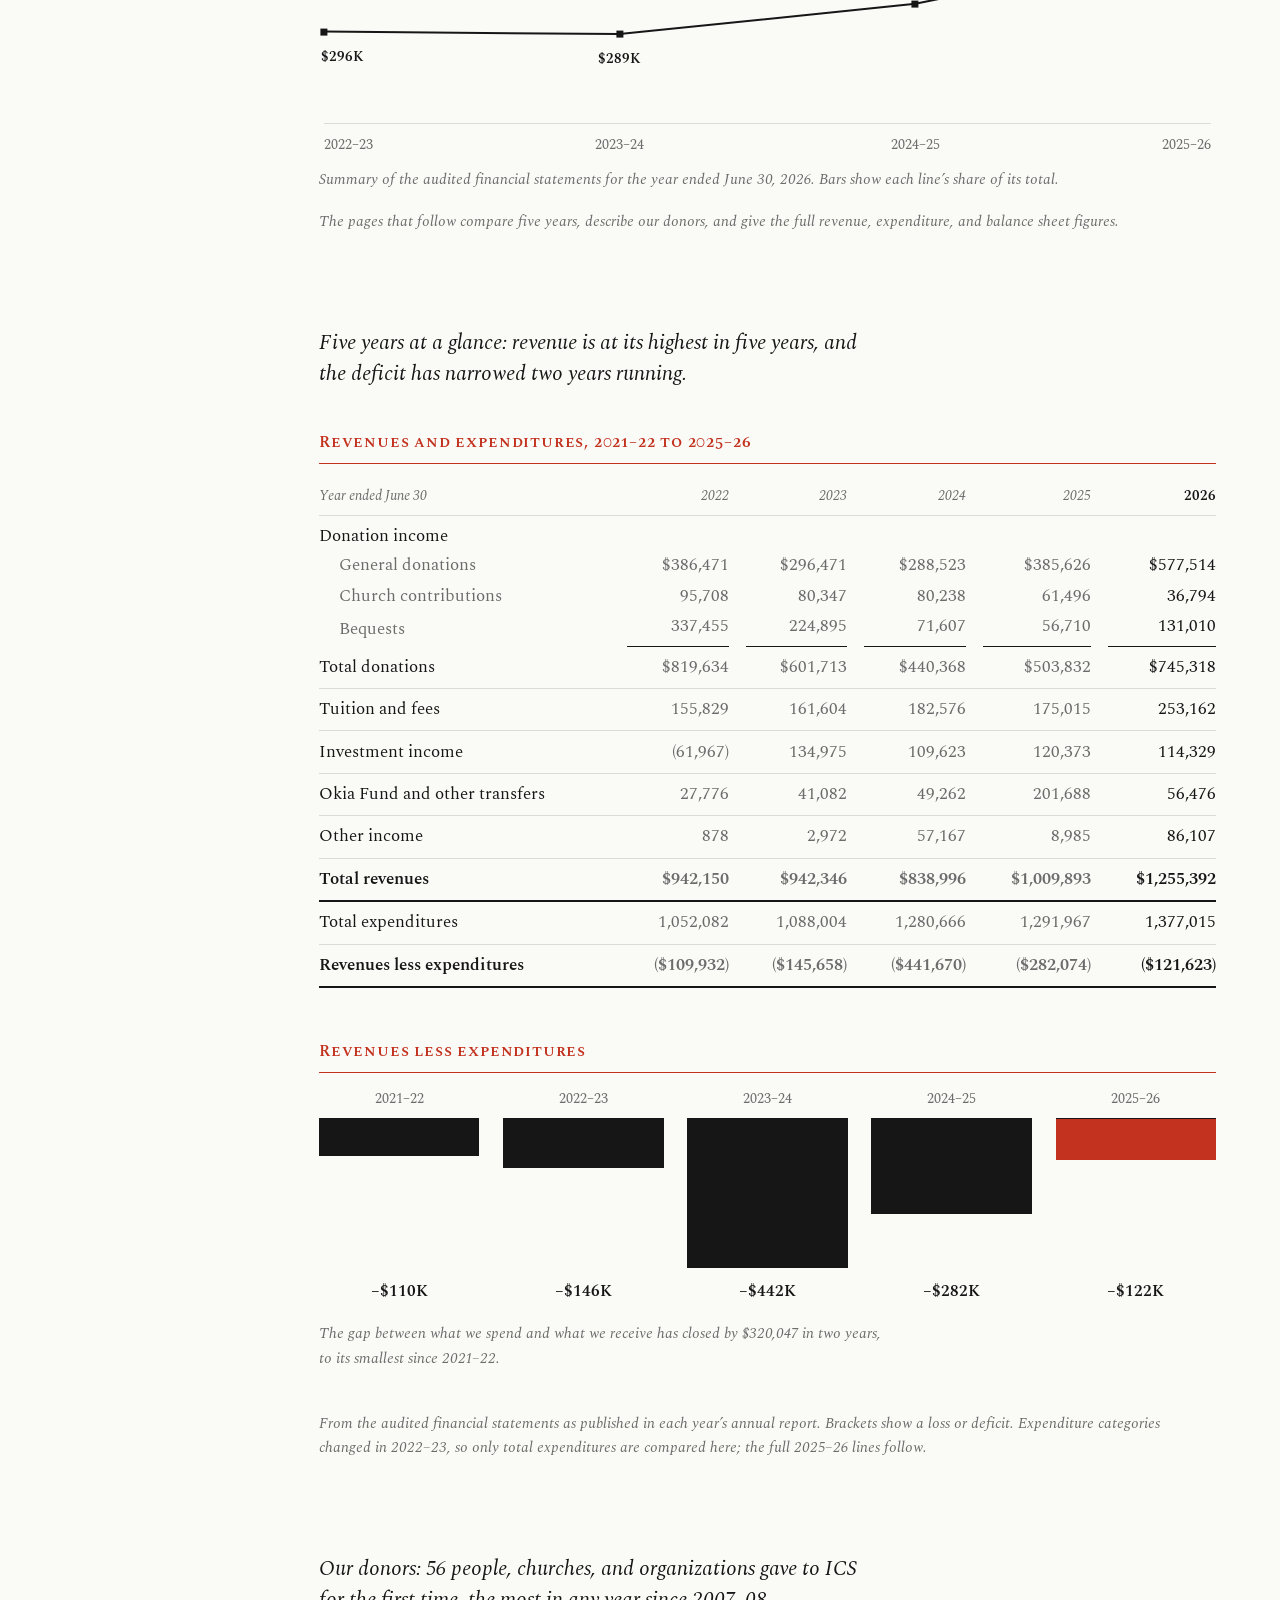
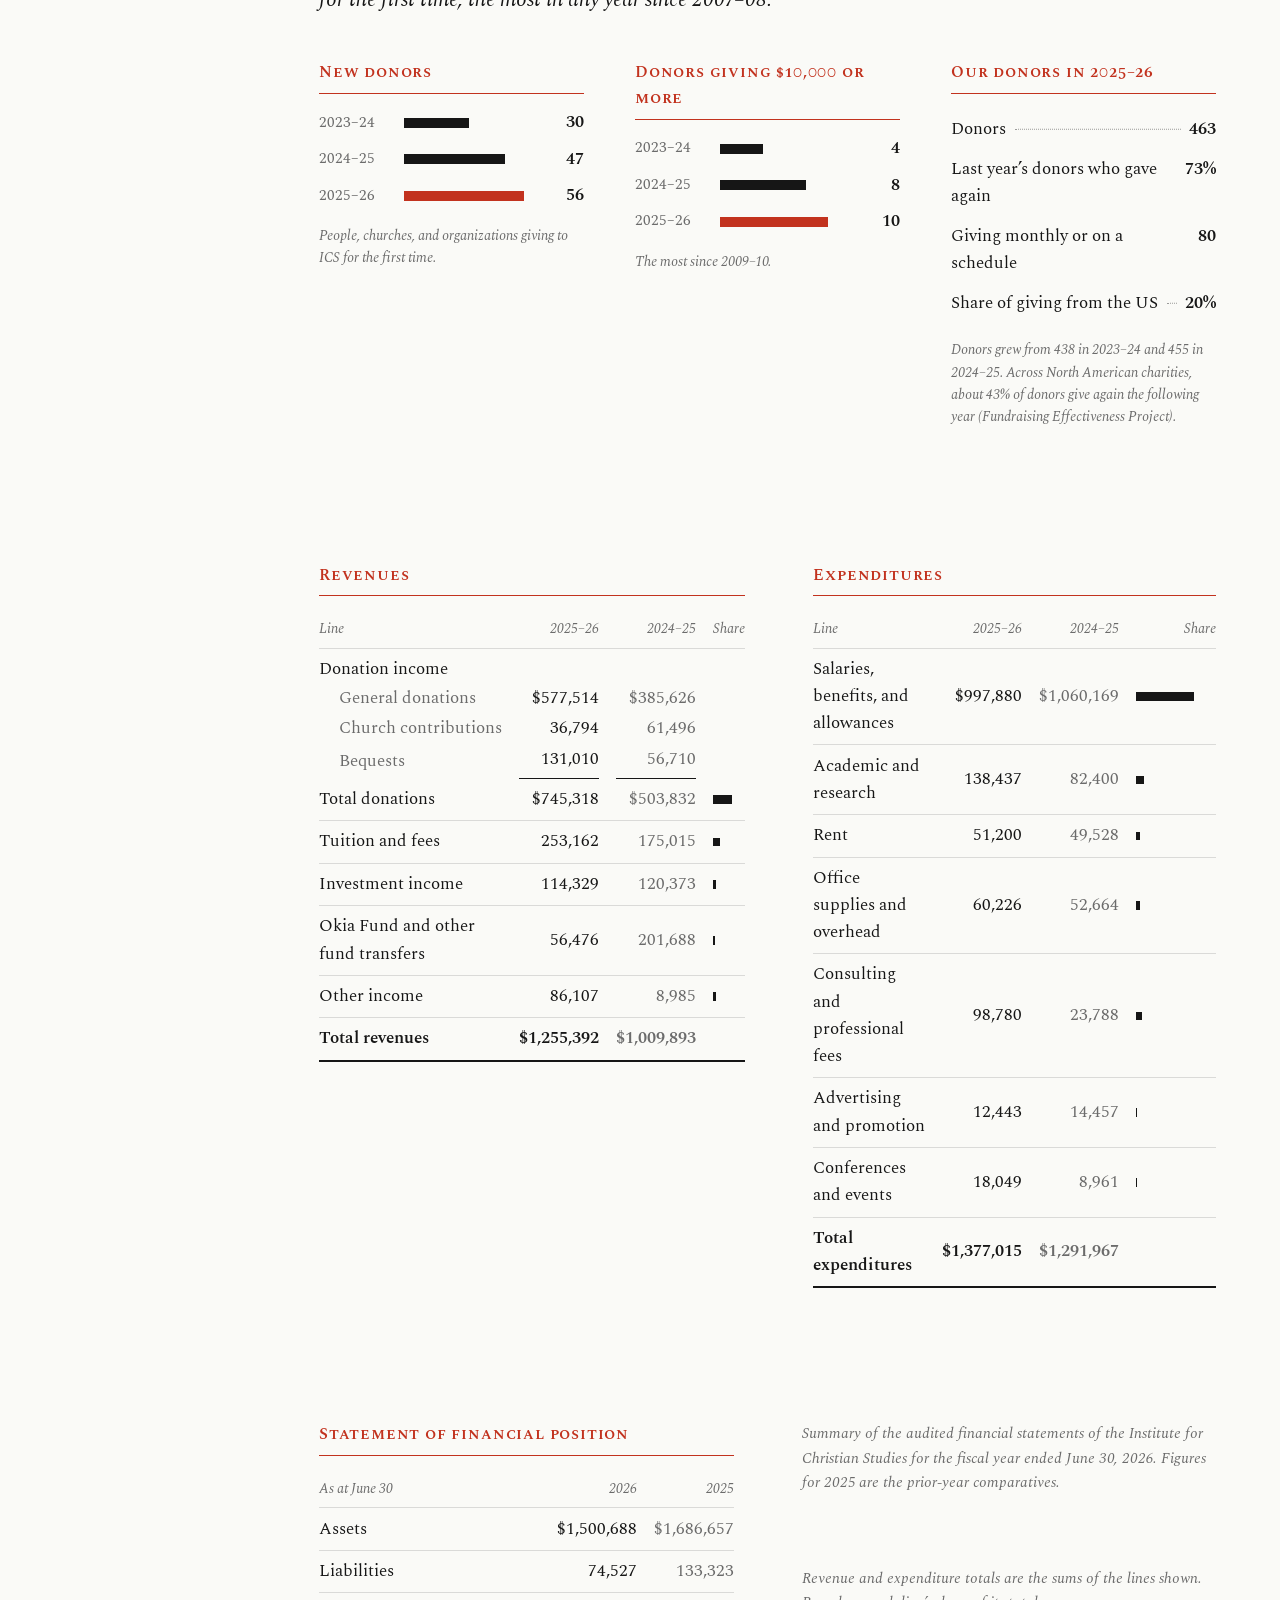
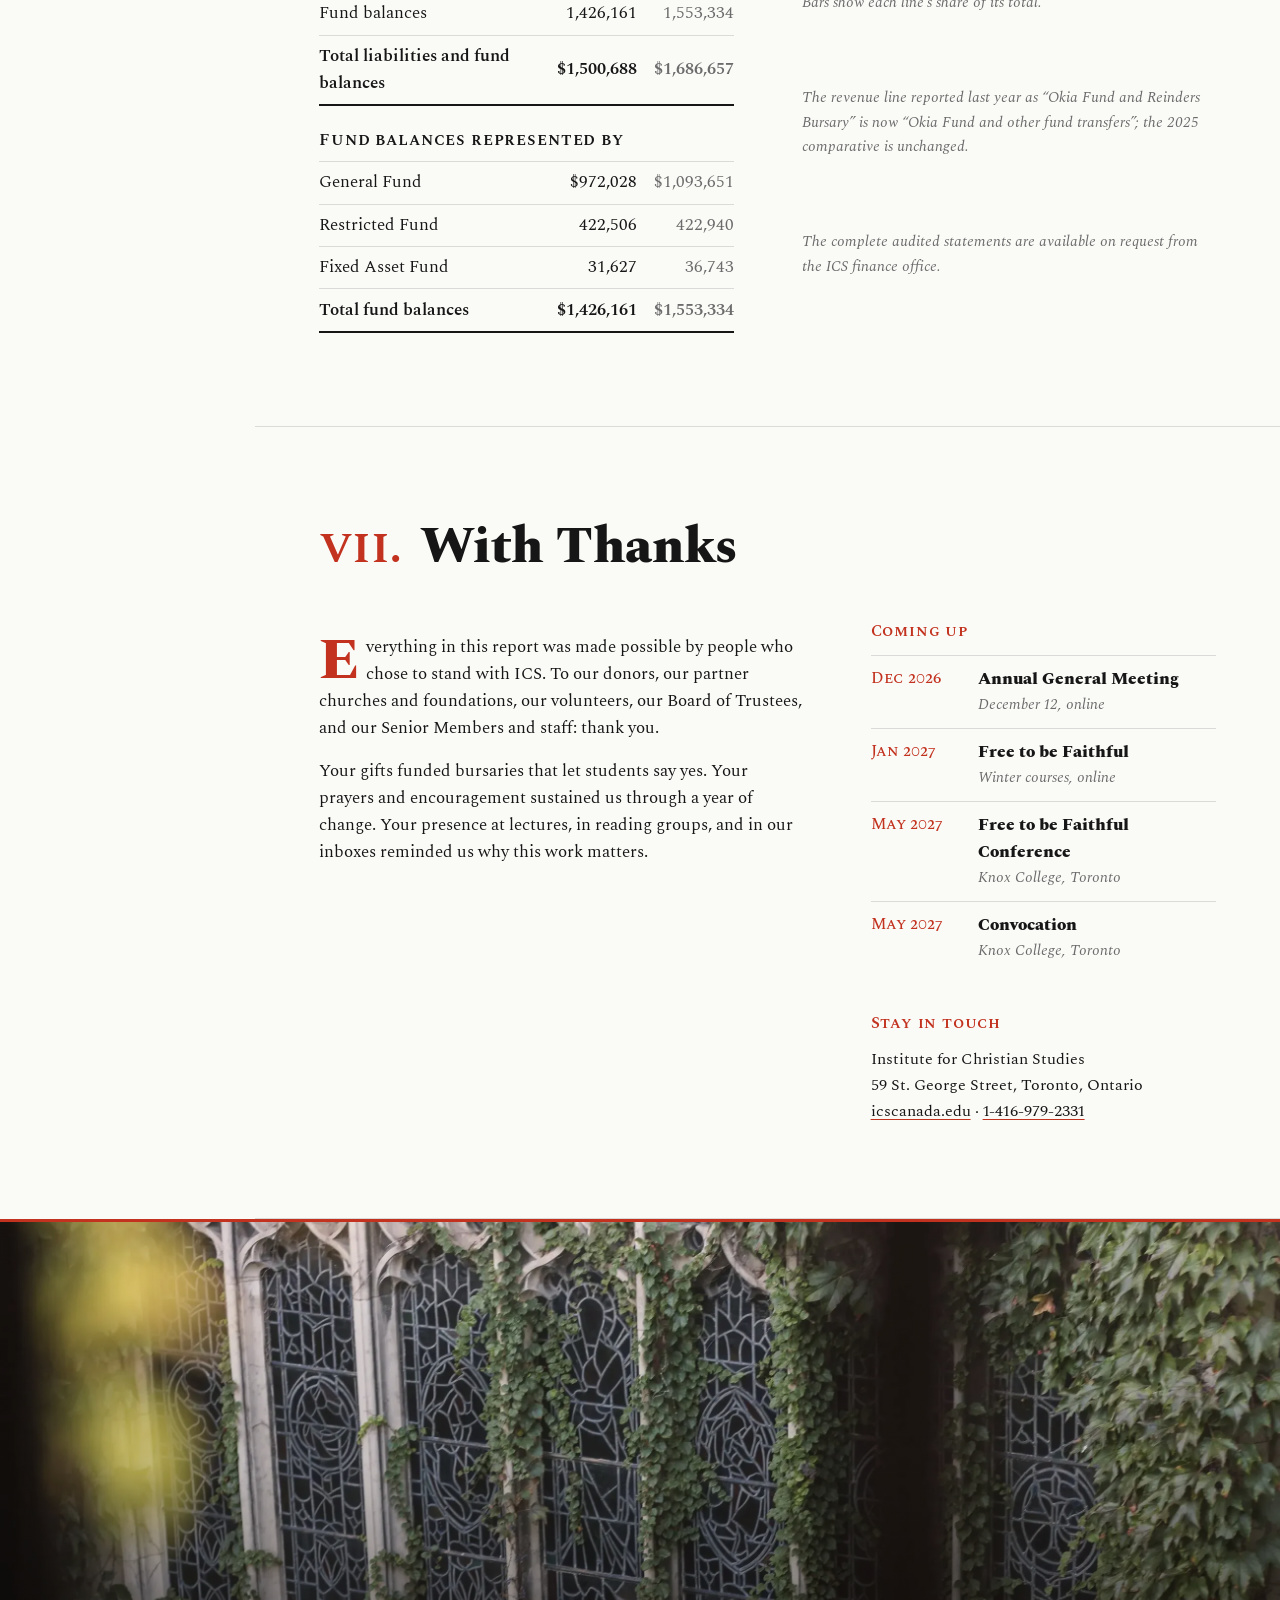
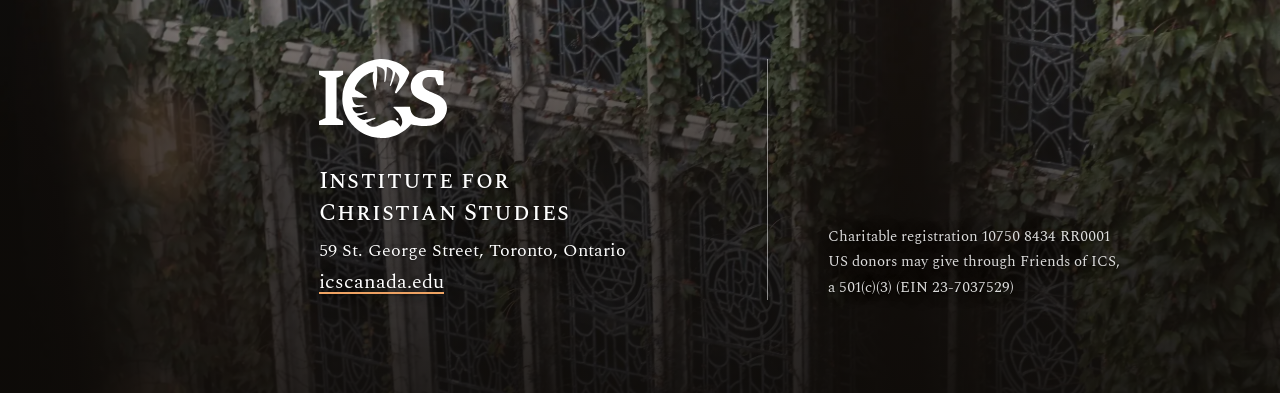
==== commit a25255de: "Reports: list Julia Cherian as an MWS-E graduate (per Edith van der Boom); rebuild both final PDFs C" ====
--- a/26-annual/index.html
+++ b/26-annual/index.html
@@ -635,7 +635,7 @@
       <li><a href="#finances"><span class="n">vi.</span>Finances</a></li>
       <li><a href="#thanks"><span class="n">vii.</span>With Thanks</a></li>
     </ol></div>
-    <a class="pdf" href="ICS-Annual-Report-2025-26.pdf">Download the PDF</a>
+    <a class="pdf" href="ICS-Annual-Report-2025-26.pdf?v=87a9aec5">Download the PDF</a>
   </nav>
 
   <main id="main">
@@ -659,7 +659,7 @@
           <li><a href="#finances"><span class="n">vi.</span><span class="t">Finances</span><span class="pg"></span></a></li>
           <li><a href="#thanks"><span class="n">vii.</span><span class="t">With Thanks</span><span class="pg"></span></a></li>
         </ol>
-        <p class="fine"><span class="r fn" aria-hidden="true">*</span>Our fiscal year runs July 1 to June 30.<span class="screen-only"> <a href="ICS-Annual-Report-2025-26.pdf">Download the PDF</a>. Our students’ stories are told in full in the <a href="../26-impact/">Impact Report</a>.</span></p>
+        <p class="fine"><span class="r fn" aria-hidden="true">*</span>Our fiscal year runs July 1 to June 30.<span class="screen-only"> <a href="ICS-Annual-Report-2025-26.pdf?v=87a9aec5">Download the PDF</a>. Our students’ stories are told in full in the <a href="../26-impact/">Impact Report</a>.</span></p>
       </div>
       <div class="foot-rule" aria-hidden="true"></div>
     </section>
@@ -854,7 +854,7 @@
           <li><span class="m">Jan 2026</span><span>Neal DeRoo publishes <a href="https://www.bloomsbury.com/ca/material-spirituality-9781350418035/"><i>Material Spirituality</i></a> (Bloomsbury).</span></li>
           <li><span class="m">Feb 2026</span><span><b>Senate approves</b> the Master of Worldview Studies in Education, and ICS announces Beth Green as its next President.</span></li>
           <li><span class="m">May 2026</span><span><b>Courageous Faith in a Time of Fear</b>, with Knox College’s Ministry Forum, draws 202 registrants.</span></li>
-          <li><span class="m">May 2026</span><span><b>Convocation</b> celebrates four graduates: Heidi Blokland and Kevin Otter (MA-EL), Julia Cherian (MWS), and Stacy Kok (MWS-E). John A. Olthuis receives an honorary Doctor of Letters.</span></li>
+          <li><span class="m">May 2026</span><span><b>Convocation</b> celebrates four graduates: Heidi Blokland and Kevin Otter (MA-EL), and Julia Cherian and Stacy Kok (MWS-E). John A. Olthuis receives an honorary Doctor of Letters.</span></li>
           <li><span class="m">Jul 2026</span><span><b>Beth Green becomes President</b> of ICS.</span></li>
         </ol>
         <figure>
